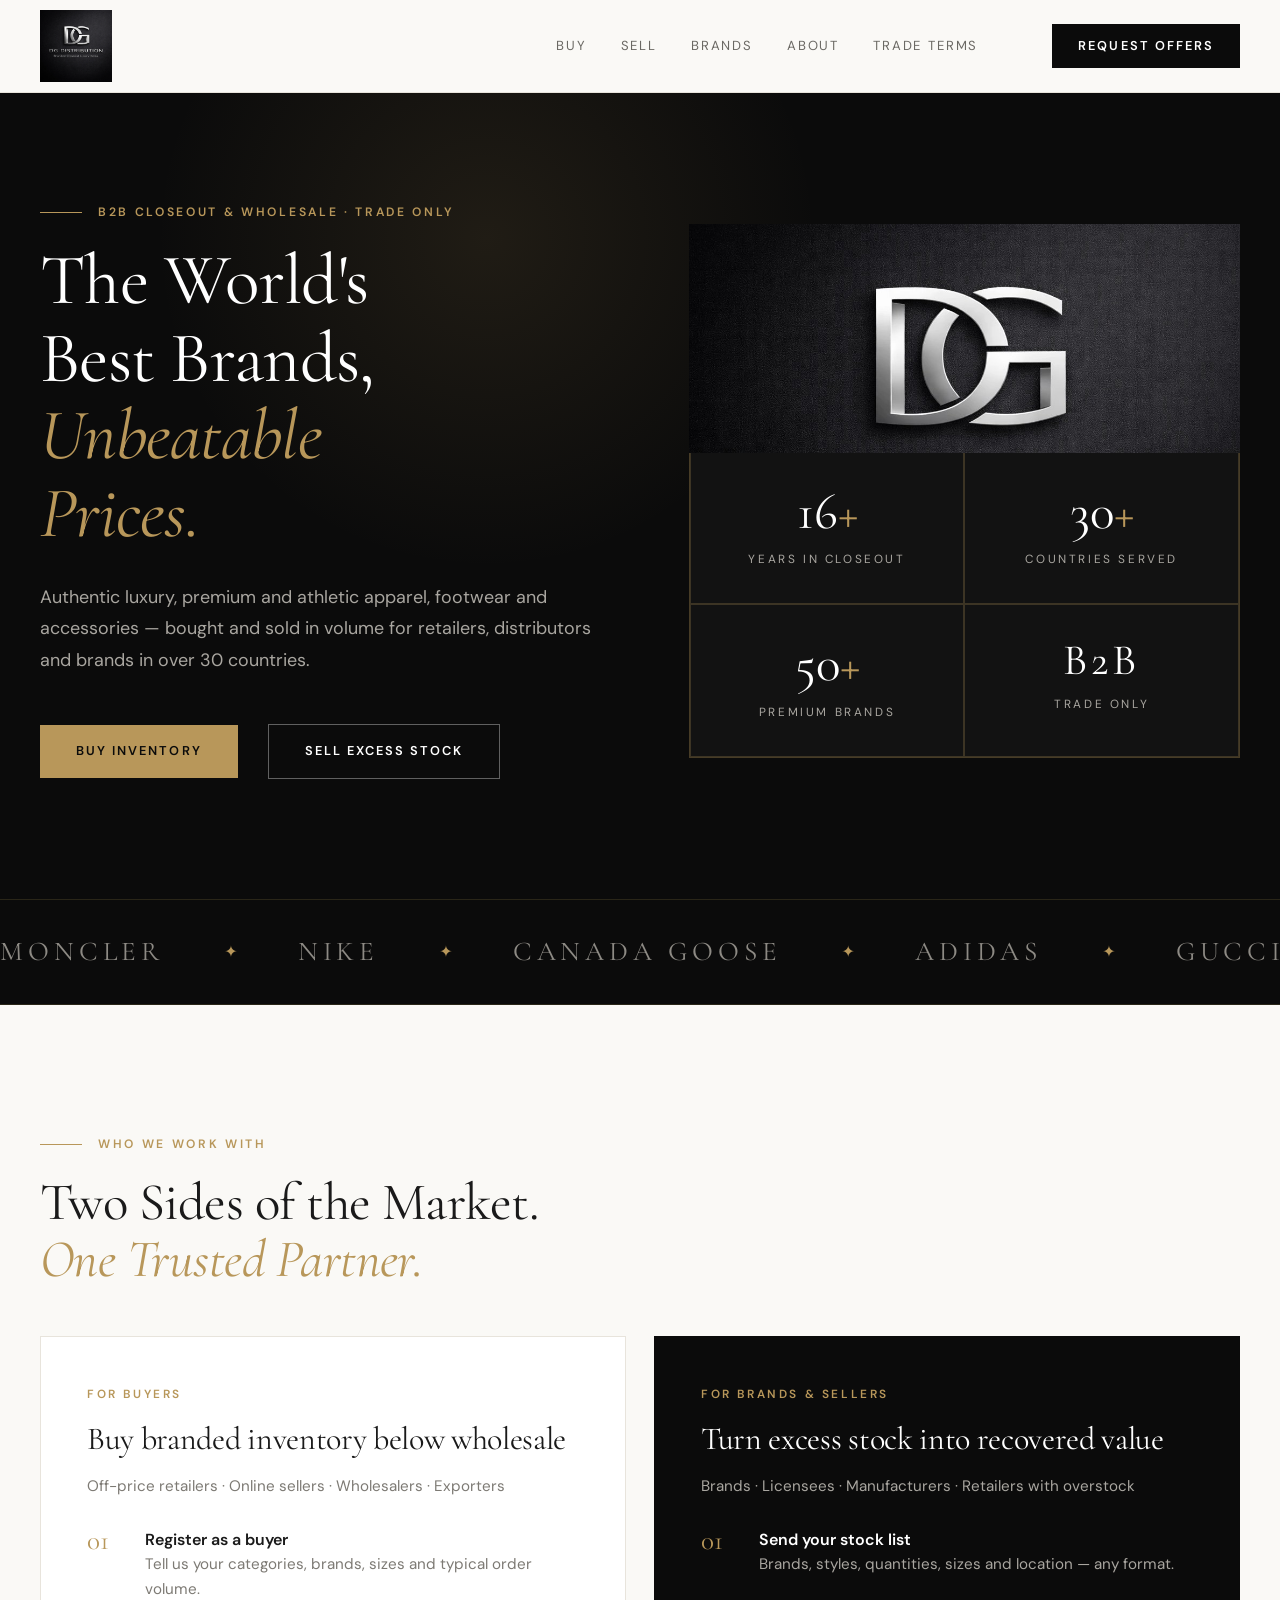
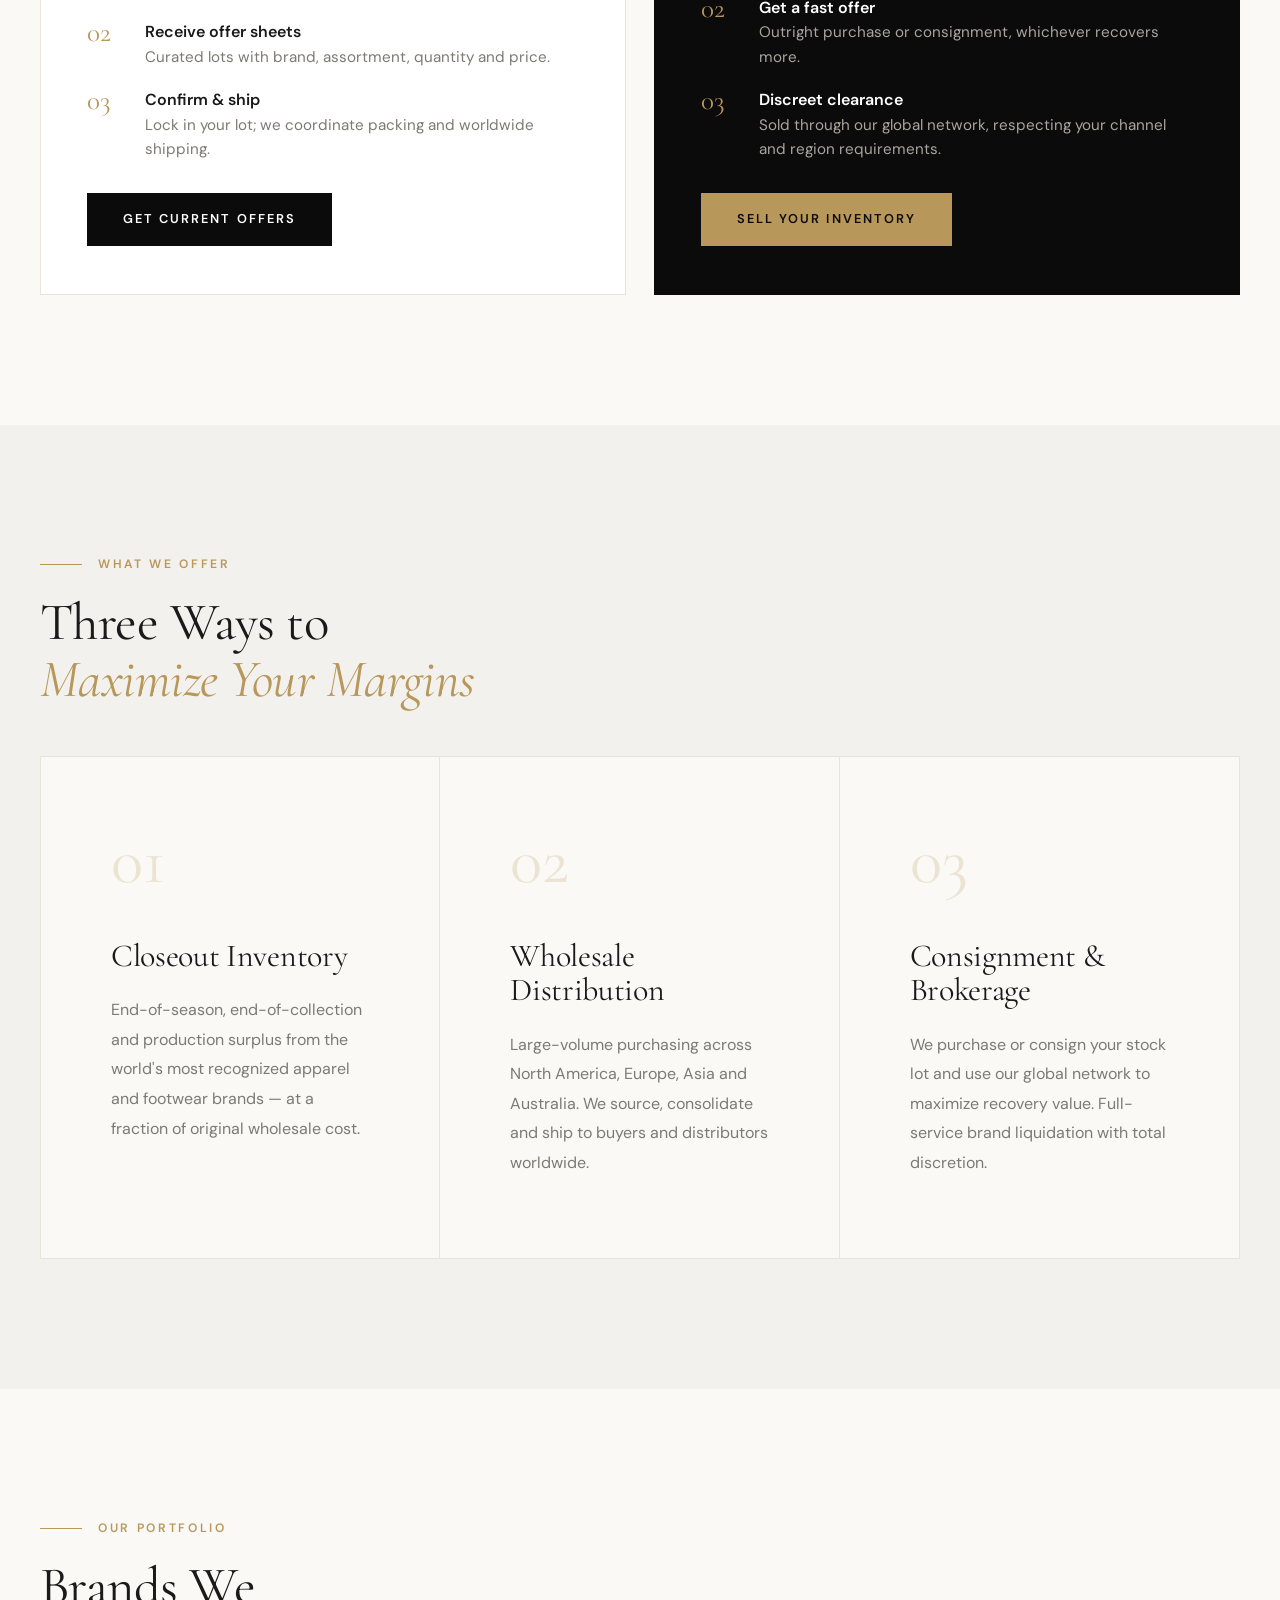
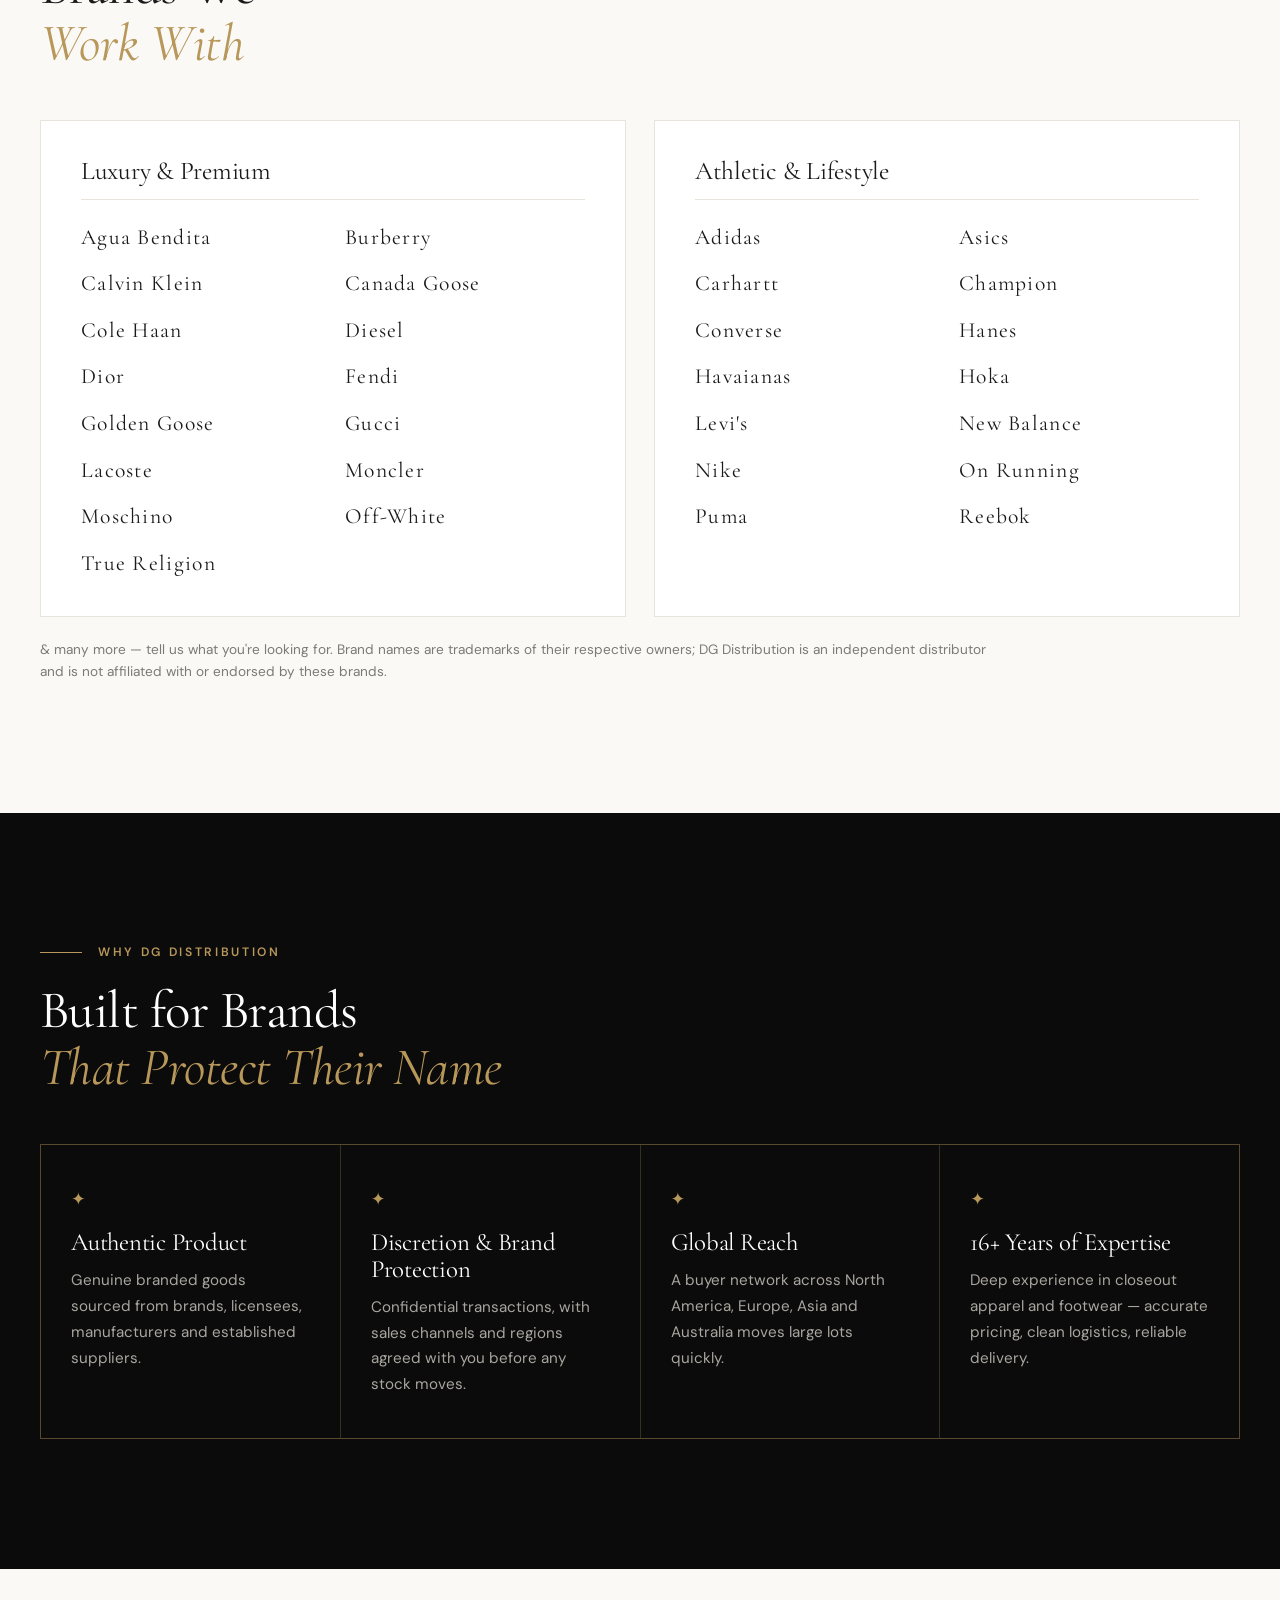
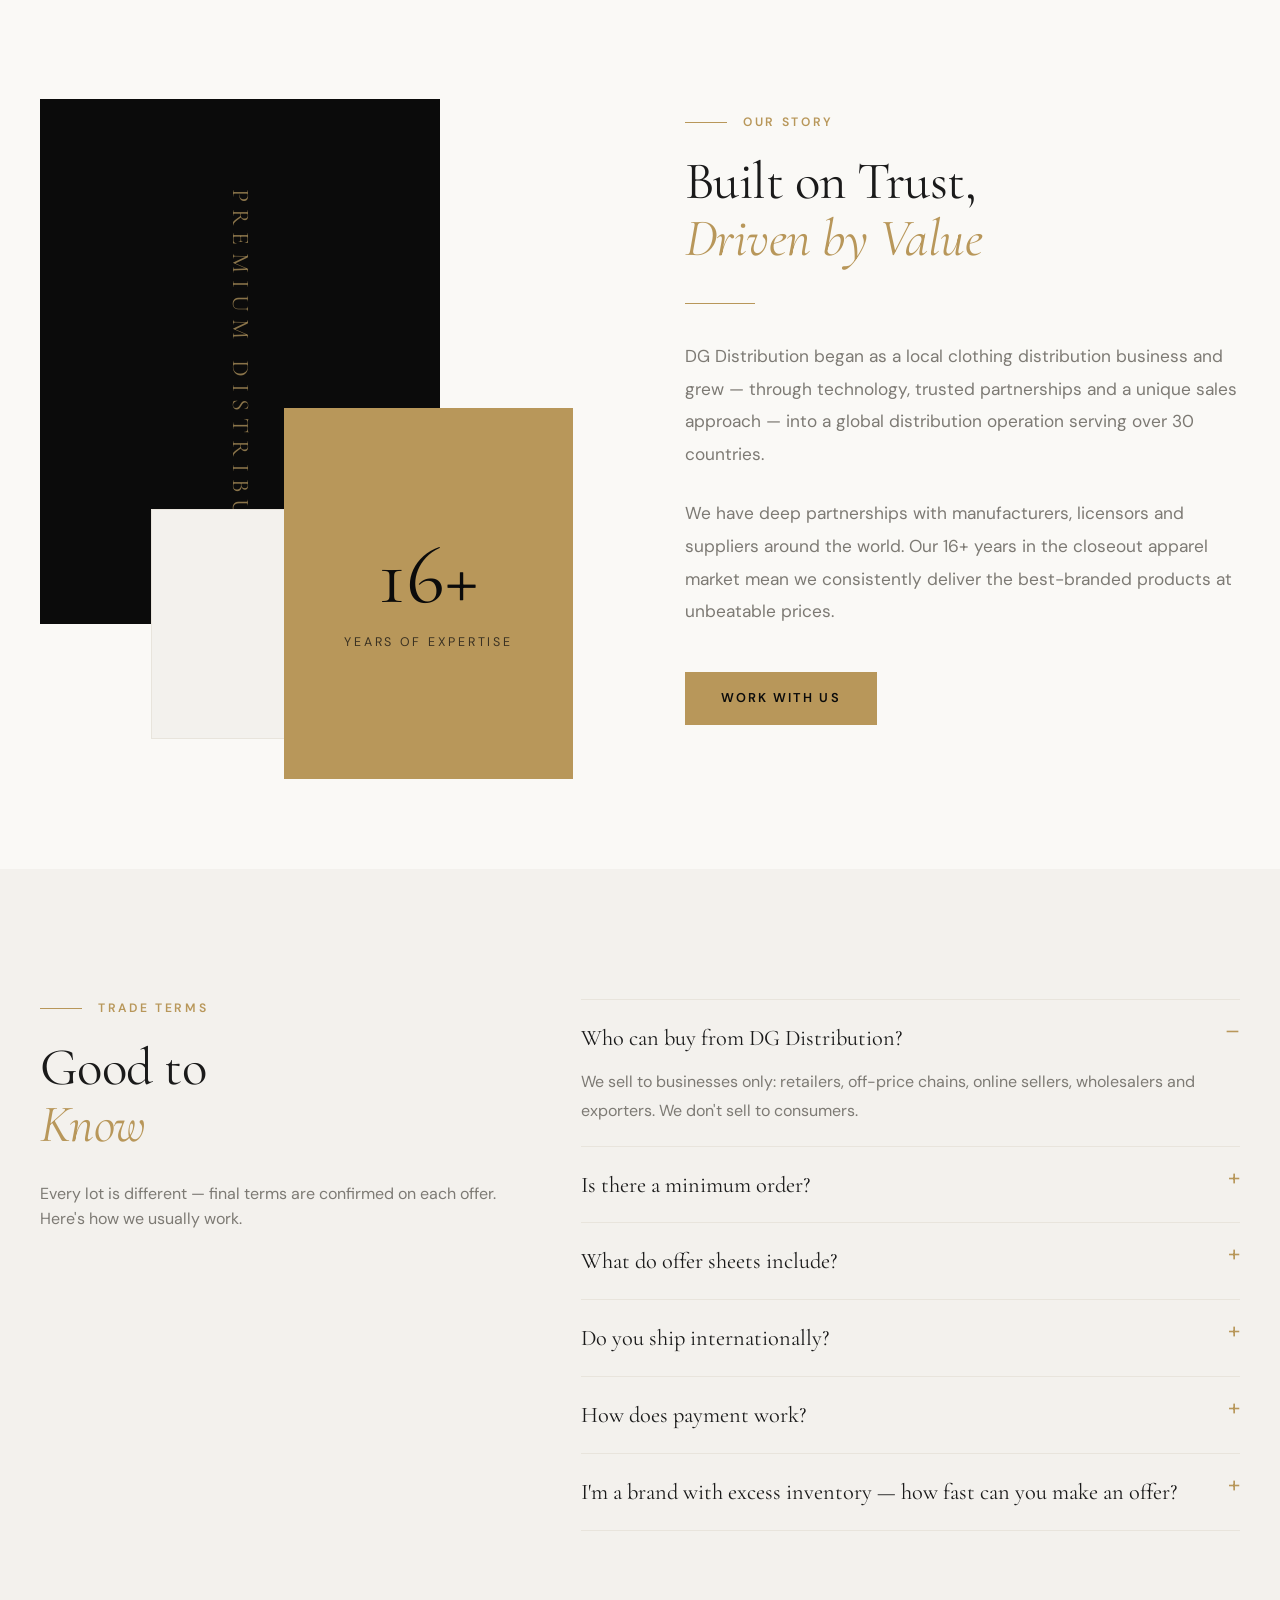
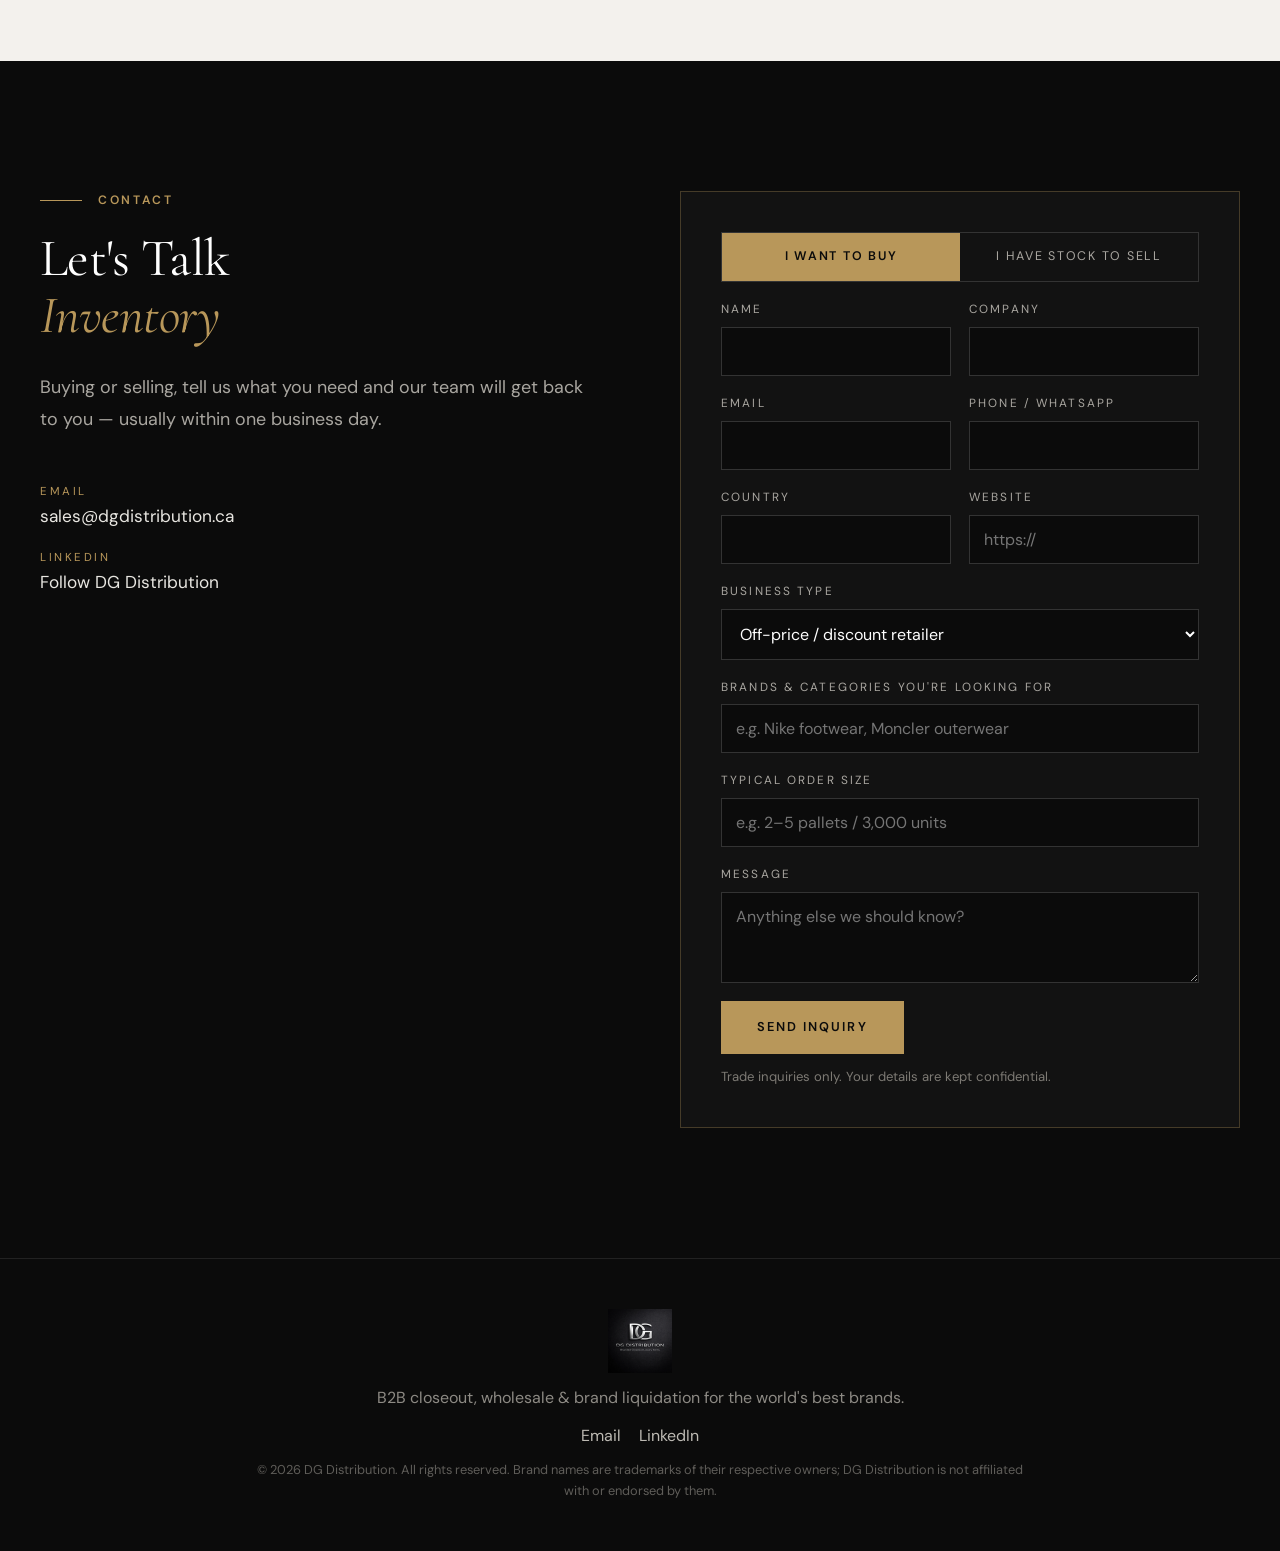
==== index.html @ c4bf0ea6 "Sort luxury and athletic brand lists alphabetically Co-Authored-By: Claude Opus 5.5 <noreply@anthrop" ====
<!doctype html>
<html lang="en">
<head>
  <meta charset="utf-8">
  <meta name="viewport" content="width=device-width, initial-scale=1, viewport-fit=cover">
  <title>DG Distribution | B2B Closeout &amp; Wholesale for Luxury and Athletic Brands</title>
  <meta name="description" content="DG Distribution buys and sells authentic branded closeout and wholesale inventory — luxury, premium and athletic apparel, footwear and accessories. Trade only. 16+ years, 30+ countries.">
  <meta property="og:title" content="DG Distribution — The World's Best Brands, Unbeatable Prices.">
  <meta property="og:description" content="B2B closeout, wholesale distribution and brand liquidation for luxury and athletic brands.">
  <meta property="og:image" content="https://dgdistribution.ca/img/logo-full.jpg">
  <meta name="theme-color" content="#0b0b0b">
  <link rel="icon" type="image/png" href="img/icon.png">
  <link rel="apple-touch-icon" href="img/icon.png">
  <link rel="preconnect" href="https://fonts.googleapis.com">
  <link rel="preconnect" href="https://fonts.gstatic.com" crossorigin>
  <link rel="stylesheet" href="https://fonts.googleapis.com/css2?family=Cormorant+Garamond:ital,wght@0,400;0,500;0,600;1,400;1,500&family=DM+Sans:wght@400;500;600&display=swap">
  <link rel="stylesheet" href="styles.css?v=2">
  <script src="script.js?v=2" defer></script>
</head>
<body>
  <a class="skip" href="#main">Skip to content</a>

  <header class="header" id="top">
    <div class="wrap header-in">
      <a class="logo" href="#top" aria-label="DG Distribution — home"><img src="img/logo.png" alt="DG Distribution" width="92" height="92"></a>
      <button class="menu-btn" type="button" aria-expanded="false" aria-controls="nav" aria-label="Open menu"><span></span><span></span><span></span></button>
      <nav class="nav" id="nav" aria-label="Main">
        <a href="#buyers">Buy</a>
        <a href="#sellers">Sell</a>
        <a href="#brands">Brands</a>
        <a href="#about">About</a>
        <a href="#terms">Trade Terms</a>
        <a class="btn btn-dark nav-cta" href="#contact" data-role="buyer">Request Offers</a>
      </nav>
    </div>
  </header>

  <main id="main">
    <!-- Hero -->
    <section class="hero">
      <div class="wrap hero-in">
        <div class="hero-copy">
          <p class="eyebrow">B2B Closeout &amp; Wholesale · Trade Only</p>
          <h1>The World's Best Brands, <em>Unbeatable Prices.</em></h1>
          <p class="lead">Authentic luxury, premium and athletic apparel, footwear and accessories — bought and sold in volume for retailers, distributors and brands in over 30 countries.</p>
          <div class="hero-cta">
            <a class="btn btn-gold" href="#contact" data-role="buyer">Buy Inventory</a>
            <a class="btn btn-ghost" href="#contact" data-role="seller">Sell Excess Stock</a>
          </div>
        </div>
        <div class="hero-art">
          <div class="emblem"><img src="img/dg-emblem.jpg" alt="DG Distribution" width="1024" height="425"></div>
          <dl class="stats">
            <div><dt>16<span>+</span></dt><dd>Years in Closeout</dd></div>
            <div><dt>30<span>+</span></dt><dd>Countries Served</dd></div>
            <div><dt>50<span>+</span></dt><dd>Premium Brands</dd></div>
            <div><dt class="dt-text">B2B</dt><dd>Trade Only</dd></div>
          </dl>
        </div>
      </div>
    </section>

    <!-- Brand ticker -->
    <div class="ticker" aria-hidden="true">
      <div class="ticker-track">
        <span>Moncler</span><i>✦</i><span>Nike</span><i>✦</i><span>Canada Goose</span><i>✦</i><span>Adidas</span><i>✦</i><span>Gucci</span><i>✦</i><span>New Balance</span><i>✦</i><span>Lacoste</span><i>✦</i><span>Puma</span><i>✦</i><span>Calvin Klein</span><i>✦</i><span>Asics</span><i>✦</i>
        <span>Moncler</span><i>✦</i><span>Nike</span><i>✦</i><span>Canada Goose</span><i>✦</i><span>Adidas</span><i>✦</i><span>Gucci</span><i>✦</i><span>New Balance</span><i>✦</i><span>Lacoste</span><i>✦</i><span>Puma</span><i>✦</i><span>Calvin Klein</span><i>✦</i><span>Asics</span><i>✦</i>
      </div>
    </div>

    <!-- Two audiences -->
    <section class="section" id="who">
      <div class="wrap">
        <p class="eyebrow">Who We Work With</p>
        <h2>Two Sides of the Market. <em>One Trusted Partner.</em></h2>
        <div class="paths">
          <article class="path reveal" id="buyers">
            <p class="path-tag">For Buyers</p>
            <h3>Buy branded inventory below wholesale</h3>
            <p class="path-who">Off-price retailers · Online sellers · Wholesalers · Exporters</p>
            <ol class="steps">
              <li><strong>Register as a buyer</strong><span>Tell us your categories, brands, sizes and typical order volume.</span></li>
              <li><strong>Receive offer sheets</strong><span>Curated lots with brand, assortment, quantity and price.</span></li>
              <li><strong>Confirm &amp; ship</strong><span>Lock in your lot; we coordinate packing and worldwide shipping.</span></li>
            </ol>
            <a class="btn btn-dark" href="#contact" data-role="buyer">Get Current Offers</a>
          </article>
          <article class="path path-dark reveal" id="sellers">
            <p class="path-tag">For Brands &amp; Sellers</p>
            <h3>Turn excess stock into recovered value</h3>
            <p class="path-who">Brands · Licensees · Manufacturers · Retailers with overstock</p>
            <ol class="steps">
              <li><strong>Send your stock list</strong><span>Brands, styles, quantities, sizes and location — any format.</span></li>
              <li><strong>Get a fast offer</strong><span>Outright purchase or consignment, whichever recovers more.</span></li>
              <li><strong>Discreet clearance</strong><span>Sold through our global network, respecting your channel and region requirements.</span></li>
            </ol>
            <a class="btn btn-gold" href="#contact" data-role="seller">Sell Your Inventory</a>
          </article>
        </div>
      </div>
    </section>

    <!-- Services -->
    <section class="section section-alt" id="services">
      <div class="wrap">
        <p class="eyebrow">What We Offer</p>
        <h2>Three Ways to <em>Maximize Your Margins</em></h2>
        <div class="services">
          <article class="service reveal">
            <span class="num">01</span>
            <h3>Closeout Inventory</h3>
            <p>End-of-season, end-of-collection and production surplus from the world's most recognized apparel and footwear brands — at a fraction of original wholesale cost.</p>
          </article>
          <article class="service reveal">
            <span class="num">02</span>
            <h3>Wholesale Distribution</h3>
            <p>Large-volume purchasing across North America, Europe, Asia and Australia. We source, consolidate and ship to buyers and distributors worldwide.</p>
          </article>
          <article class="service reveal">
            <span class="num">03</span>
            <h3>Consignment &amp; Brokerage</h3>
            <p>We purchase or consign your stock lot and use our global network to maximize recovery value. Full-service brand liquidation with total discretion.</p>
          </article>
        </div>
      </div>
    </section>

    <!-- Brands -->
    <section class="section" id="brands">
      <div class="wrap">
        <p class="eyebrow">Our Portfolio</p>
        <h2>Brands We <em>Work With</em></h2>
        <div class="brand-groups">
          <div class="brand-group reveal">
            <h3>Luxury &amp; Premium</h3>
            <ul>
              <li>Agua Bendita</li><li>Burberry</li><li>Calvin Klein</li><li>Canada Goose</li><li>Cole Haan</li><li>Diesel</li><li>Dior</li><li>Fendi</li><li>Golden Goose</li><li>Gucci</li><li>Lacoste</li><li>Moncler</li><li>Moschino</li><li>Off-White</li><li>True Religion</li>
            </ul>
          </div>
          <div class="brand-group reveal">
            <h3>Athletic &amp; Lifestyle</h3>
            <ul>
              <li>Adidas</li><li>Asics</li><li>Carhartt</li><li>Champion</li><li>Converse</li><li>Hanes</li><li>Havaianas</li><li>Hoka</li><li>Levi's</li><li>New Balance</li><li>Nike</li><li>On Running</li><li>Puma</li><li>Reebok</li>
            </ul>
          </div>
        </div>
        <p class="brand-note">&amp; many more — tell us what you're looking for. Brand names are trademarks of their respective owners; DG Distribution is an independent distributor and is not affiliated with or endorsed by these brands.</p>
      </div>
    </section>

    <!-- Why DG -->
    <section class="section section-dark" id="why">
      <div class="wrap">
        <p class="eyebrow">Why DG Distribution</p>
        <h2>Built for Brands <em>That Protect Their Name</em></h2>
        <div class="why">
          <div class="why-item reveal">
            <span class="why-icon" aria-hidden="true">✦</span>
            <h3>Authentic Product</h3>
            <p>Genuine branded goods sourced from brands, licensees, manufacturers and established suppliers.</p>
          </div>
          <div class="why-item reveal">
            <span class="why-icon" aria-hidden="true">✦</span>
            <h3>Discretion &amp; Brand Protection</h3>
            <p>Confidential transactions, with sales channels and regions agreed with you before any stock moves.</p>
          </div>
          <div class="why-item reveal">
            <span class="why-icon" aria-hidden="true">✦</span>
            <h3>Global Reach</h3>
            <p>A buyer network across North America, Europe, Asia and Australia moves large lots quickly.</p>
          </div>
          <div class="why-item reveal">
            <span class="why-icon" aria-hidden="true">✦</span>
            <h3>16+ Years of Expertise</h3>
            <p>Deep experience in closeout apparel and footwear — accurate pricing, clean logistics, reliable delivery.</p>
          </div>
        </div>
      </div>
    </section>

    <!-- About -->
    <section class="section" id="about">
      <div class="wrap about">
        <div class="about-art reveal" aria-hidden="true">
          <div class="art-black"><span>Premium Distribution</span></div>
          <div class="art-light"></div>
          <div class="art-gold"><strong>16+</strong><span>Years of Expertise</span></div>
        </div>
        <div class="about-copy">
          <p class="eyebrow">Our Story</p>
          <h2>Built on Trust, <em>Driven by Value</em></h2>
          <hr class="rule">
          <p>DG Distribution began as a local clothing distribution business and grew — through technology, trusted partnerships and a unique sales approach — into a global distribution operation serving over 30 countries.</p>
          <p>We have deep partnerships with manufacturers, licensors and suppliers around the world. Our 16+ years in the closeout apparel market mean we consistently deliver the best-branded products at unbeatable prices.</p>
          <a class="btn btn-gold" href="#contact" data-role="buyer">Work With Us</a>
        </div>
      </div>
    </section>

    <!-- Trade terms -->
    <section class="section section-alt" id="terms">
      <div class="wrap terms">
        <div>
          <p class="eyebrow">Trade Terms</p>
          <h2>Good to <em>Know</em></h2>
          <p class="terms-intro">Every lot is different — final terms are confirmed on each offer. Here's how we usually work.</p>
        </div>
        <div class="faq">
          <details open>
            <summary>Who can buy from DG Distribution?</summary>
            <p>We sell to businesses only: retailers, off-price chains, online sellers, wholesalers and exporters. We don't sell to consumers.</p>
          </details>
          <details>
            <summary>Is there a minimum order?</summary>
            <p>Minimums depend on the lot. Most offers are sold by the case or by the pallet. Tell us your typical order size and we'll match offers to it.</p>
          </details>
          <details>
            <summary>What do offer sheets include?</summary>
            <p>Brand, product type, assortment and size breakdown, quantities, condition, location and price — with photos where available.</p>
          </details>
          <details>
            <summary>Do you ship internationally?</summary>
            <p>Yes. We ship worldwide; shipping terms (pick-up, FOB or delivered) are quoted with each lot.</p>
          </details>
          <details>
            <summary>How does payment work?</summary>
            <p>Payment is by bank wire transfer. Terms are confirmed on each order before shipping.</p>
          </details>
          <details>
            <summary>I'm a brand with excess inventory — how fast can you make an offer?</summary>
            <p>Send us your stock list and we'll come back quickly with an outright purchase or consignment proposal. All conversations are confidential.</p>
          </details>
        </div>
      </div>
    </section>

    <!-- Contact -->
    <section class="section section-dark" id="contact">
      <div class="wrap contact">
        <div class="contact-copy">
          <p class="eyebrow">Contact</p>
          <h2>Let's Talk <em>Inventory</em></h2>
          <p class="lead">Buying or selling, tell us what you need and our team will get back to you — usually within one business day.</p>
          <ul class="contact-list" id="contact-list"></ul>
        </div>
        <form class="inquiry" id="inquiry" novalidate>
          <div class="role-switch" role="radiogroup" aria-label="I want to">
            <label><input type="radio" name="role" value="buyer" checked><span>I want to buy</span></label>
            <label><input type="radio" name="role" value="seller"><span>I have stock to sell</span></label>
          </div>
          <div class="row">
            <label>Name<input name="name" required autocomplete="name"></label>
            <label>Company<input name="company" required autocomplete="organization"></label>
          </div>
          <div class="row">
            <label>Email<input name="email" type="email" required autocomplete="email"></label>
            <label>Phone / WhatsApp<input name="phone" type="tel" autocomplete="tel"></label>
          </div>
          <div class="row">
            <label>Country<input name="country" autocomplete="country-name"></label>
            <label>Website<input name="website" type="url" placeholder="https://" autocomplete="url"></label>
          </div>
          <label data-for="buyer">Business type
            <select name="business_type">
              <option>Off-price / discount retailer</option>
              <option>Online seller / marketplace</option>
              <option>Wholesaler / distributor</option>
              <option>Exporter</option>
              <option>Other</option>
            </select>
          </label>
          <label><span data-for="buyer">Brands &amp; categories you're looking for</span><span data-for="seller" hidden>Brands &amp; categories you have</span>
            <input name="brands" placeholder="e.g. Nike footwear, Moncler outerwear">
          </label>
          <label><span data-for="buyer">Typical order size</span><span data-for="seller" hidden>Approximate quantity &amp; stock location</span>
            <input name="volume" placeholder="e.g. 2–5 pallets / 3,000 units">
          </label>
          <label>Message<textarea name="message" rows="3" placeholder="Anything else we should know?"></textarea></label>
          <input type="text" name="_honey" class="hp" tabindex="-1" autocomplete="off" aria-hidden="true">
          <p class="form-msg" role="status" aria-live="polite" hidden></p>
          <button class="btn btn-gold" type="submit">Send Inquiry</button>
          <p class="fine">Trade inquiries only. Your details are kept confidential.</p>
        </form>
      </div>
    </section>
  </main>

  <footer class="footer">
    <div class="wrap footer-in">
      <img src="img/logo.png" alt="DG Distribution" width="64" height="64">
      <p>B2B closeout, wholesale &amp; brand liquidation for the world's best brands.</p>
      <p class="footer-links" id="footer-links"></p>
      <p class="copy">© <span data-year></span> DG Distribution. All rights reserved. Brand names are trademarks of their respective owners; DG Distribution is not affiliated with or endorsed by them.</p>
    </div>
  </footer>

  <a class="sticky-cta" href="#contact" data-role="buyer">Request Offers</a>
</body>
</html>
---- styles.css ----
:root {
  --black: #0b0b0b;
  --black-2: #161616;
  --gold: #b8975a;
  --gold-soft: #c9ab72;
  --cream: #faf9f6;
  --stone: #f3f1ed;
  --line: #e8e4dc;
  --ink: #1a1a1a;
  --muted: #7d7a74;
  --serif: 'Cormorant Garamond', Georgia, serif;
  --sans: 'DM Sans', system-ui, -apple-system, sans-serif;
}

* { box-sizing: border-box; }
html { scroll-behavior: smooth; scroll-padding-top: 96px; }
body { margin: 0; font-family: var(--sans); color: var(--ink); background: var(--cream); line-height: 1.6; -webkit-font-smoothing: antialiased; }
img { max-width: 100%; display: block; }
a { color: inherit; }
.wrap { width: min(1200px, calc(100% - 40px)); margin: 0 auto; }
.skip { position: absolute; left: -9999px; }
.skip:focus { left: 16px; top: 16px; background: #fff; padding: 8px 14px; z-index: 100; }

h1, h2, h3 { font-family: var(--serif); font-weight: 400; line-height: 1.08; margin: 0; letter-spacing: -.01em; }
h1 em, h2 em { color: var(--gold); font-style: italic; }
h2 { font-size: clamp(2.1rem, 4.2vw, 3.3rem); margin-bottom: 48px; }
h2 em { display: block; }
.eyebrow { display: flex; align-items: center; gap: 16px; margin: 0 0 20px; font-size: .76rem; font-weight: 600; letter-spacing: .22em; text-transform: uppercase; color: var(--gold); }
.eyebrow::before { content: ''; width: 42px; height: 1px; background: currentColor; }

/* Buttons */
.btn { display: inline-block; font: 600 .8rem/1 var(--sans); letter-spacing: .16em; text-transform: uppercase; text-decoration: none; padding: 20px 36px; border: 0; cursor: pointer; transition: background .2s, color .2s; }
.btn-dark { background: var(--black); color: #fff; }
.btn-dark:hover { background: #2a2a2a; }
.btn-gold { background: var(--gold); color: var(--black); }
.btn-gold:hover { background: var(--gold-soft); }
.link-arrow { font-size: .82rem; letter-spacing: .2em; text-transform: uppercase; color: #bdbdbd; text-decoration: none; }
.link-arrow:hover { color: #fff; }

/* Header */
.header { position: sticky; top: 0; z-index: 50; background: rgba(250, 249, 246, .94); backdrop-filter: blur(8px); border-bottom: 1px solid var(--line); }
.header-in { display: flex; align-items: center; justify-content: space-between; height: 92px; gap: 24px; }
.logo img { width: 72px; height: 72px; }
.nav { display: flex; align-items: center; gap: 34px; }
.nav a:not(.btn) { font-size: .82rem; letter-spacing: .14em; text-transform: uppercase; text-decoration: none; color: #6b6964; }
.nav a:not(.btn):hover { color: var(--black); }
.nav-cta { margin-left: 40px; padding: 16px 26px; }
.menu-btn { display: none; background: none; border: 0; width: 44px; height: 44px; padding: 10px; cursor: pointer; }
.menu-btn span { display: block; height: 2px; background: var(--black); margin: 5px 0; }

/* Hero */
.hero { background: radial-gradient(circle at 38% 18%, rgba(184, 151, 90, .12), transparent 32%), var(--black); color: #fff; padding: 110px 0 120px; overflow: hidden; }
.hero-in { display: grid; grid-template-columns: 1.05fr 1fr; gap: 70px; align-items: center; }
.hero h1 { font-size: clamp(2.6rem, 5.6vw, 5rem); margin-bottom: 30px; max-width: 11ch; }
.hero h1 em { display: block; }
.lead { font-size: 1.12rem; color: #a9a6a0; max-width: 34em; margin: 0 0 48px; line-height: 1.75; }
.hero-cta { display: flex; align-items: center; gap: 30px; flex-wrap: wrap; }
.hero-art { position: relative; }
.emblem { background: #1b1b1b; aspect-ratio: 1024 / 425; overflow: hidden; }
.emblem { position: relative; background: #121212; }
.emblem img { width: 100%; height: 100%; object-fit: cover; }
.stats { display: grid; grid-template-columns: 1fr 1fr; margin: -2px 0 0; border: 1px solid rgba(184, 151, 90, .35); }
.stats div { padding: 34px 16px; text-align: center; border: 1px solid rgba(184, 151, 90, .25); background: #121212; }
.stats dt { font-family: var(--serif); font-size: clamp(2.4rem, 4vw, 3.4rem); line-height: 1; }
.stats dt span { color: var(--gold); }
.stats dd { margin: 12px 0 0; font-size: .74rem; letter-spacing: .22em; text-transform: uppercase; color: #a9a6a0; }

/* Ticker */
.ticker { background: var(--black); border-top: 1px solid #2a2618; border-bottom: 1px solid #2a2618; overflow: hidden; padding: 30px 0; }
.ticker-track { display: flex; gap: 60px; width: max-content; animation: ticker 40s linear infinite; align-items: center; }
.ticker span { font-family: var(--serif); font-size: 1.7rem; letter-spacing: .18em; text-transform: uppercase; color: #8d8a84; white-space: nowrap; }
.ticker i { color: var(--gold); font-style: normal; font-size: 1rem; }
@keyframes ticker { to { transform: translateX(-50%); } }
@media (prefers-reduced-motion: reduce) { .ticker-track { animation: none; } }

/* Sections */
.section { padding: 130px 0; }
.section-alt { background: var(--stone); }
.section-dark { background: var(--black); color: #fff; }

.services { display: grid; grid-template-columns: repeat(3, 1fr); border: 1px solid var(--line); }
.service { padding: 70px 70px 80px; border-right: 1px solid var(--line); background: var(--cream); transition: background .25s; }
.service:last-child { border-right: 0; }
.service:hover { background: var(--stone); }
.num { display: block; font-family: var(--serif); font-size: 4.2rem; line-height: 1; color: #ece4d3; margin-bottom: 44px; }
.service h3 { font-size: 2rem; margin-bottom: 22px; }
.service p { color: var(--muted); margin: 0; line-height: 1.85; }

.brand-grid { list-style: none; margin: 0; padding: 0; display: flex; flex-wrap: wrap; border-left: 1px solid var(--line); border-top: 1px solid var(--line); }
.brand-grid li { font-family: var(--serif); font-size: 1.6rem; letter-spacing: .12em; padding: 26px 56px; background: var(--cream); border-right: 1px solid var(--line); border-bottom: 1px solid var(--line); transition: color .2s, background .2s; }
.brand-grid li:hover { background: #fff; color: var(--gold); }
.brand-grid .more { color: var(--muted); }

.about { display: grid; grid-template-columns: 1fr 1fr; gap: 90px; align-items: center; }
.about-art { position: relative; min-height: 640px; }
.art-black { position: absolute; left: 0; top: 0; width: 72%; height: 82%; background: var(--black); display: flex; justify-content: center; padding-top: 90px; }
.art-black span { writing-mode: vertical-rl; font-family: var(--serif); font-size: 1.5rem; letter-spacing: .3em; text-transform: uppercase; color: #8a744a; }
.art-light { position: absolute; left: 20%; bottom: 0; width: 30%; height: 36%; background: var(--stone); border: 1px solid var(--line); }
.art-gold { position: absolute; left: 44%; bottom: -40px; width: 52%; height: 58%; background: var(--gold); display: flex; flex-direction: column; align-items: center; justify-content: center; }
.art-gold strong { font-family: var(--serif); font-weight: 400; font-size: 5.2rem; line-height: 1; color: var(--black); }
.art-gold span { margin-top: 16px; font-size: .78rem; letter-spacing: .22em; text-transform: uppercase; color: #3a3122; }
.about-copy h2 { margin-bottom: 36px; }
.rule { width: 70px; border: 0; border-top: 1px solid var(--gold); margin: 0 0 36px; }
.about-copy p { color: var(--muted); font-size: 1.08rem; line-height: 1.9; margin: 0 0 26px; }
.about-copy .btn { margin-top: 18px; }

/* Contact */
.contact { display: grid; grid-template-columns: 1fr 1fr; gap: 80px; align-items: start; }
.contact h2 { margin-bottom: 28px; }
.contact-list { list-style: none; padding: 0; margin: 0; display: grid; gap: 18px; }
.contact-list li { display: grid; gap: 2px; }
.contact-list small { font-size: .72rem; letter-spacing: .22em; text-transform: uppercase; color: var(--gold); }
.contact-list a, .contact-list span { color: #e8e6e1; font-size: 1.08rem; text-decoration: none; }
.contact-list a:hover { color: var(--gold-soft); }
.inquiry { background: #121212; border: 1px solid rgba(184, 151, 90, .3); padding: 40px; display: grid; gap: 18px; }
.inquiry .row { display: grid; grid-template-columns: 1fr 1fr; gap: 18px; }
.inquiry label { display: grid; gap: 8px; font-size: .74rem; letter-spacing: .18em; text-transform: uppercase; color: #a9a6a0; }
.inquiry input, .inquiry select, .inquiry textarea { font: 400 1rem var(--sans); letter-spacing: 0; text-transform: none; color: #fff; background: #0b0b0b; border: 1px solid #333; padding: 13px 14px; border-radius: 0; width: 100%; }
.inquiry input:focus, .inquiry select:focus, .inquiry textarea:focus { outline: none; border-color: var(--gold); }
.inquiry .btn { justify-self: start; }
.form-error { margin: 0; color: #e6a07a; font-size: .92rem; }
.fine { margin: -6px 0 0; font-size: .82rem; color: #7d7a74; }

/* Footer */
.footer { background: var(--black); color: #8d8a84; border-top: 1px solid #222; padding: 50px 0; }
.footer-in { display: grid; justify-items: center; text-align: center; gap: 12px; }
.footer p { margin: 0; }
.footer .copy { font-size: .8rem; color: #5f5d59; max-width: 60em; }

/* Reveal on scroll */
.reveal { opacity: 0; transform: translateY(18px); transition: opacity .7s ease, transform .7s ease; }
.reveal.in { opacity: 1; transform: none; }
@media (prefers-reduced-motion: reduce) { .reveal { opacity: 1; transform: none; transition: none; } }

/* Responsive */
@media (max-width: 1080px) {
  .nav-cta { margin-left: 20px; }
  .nav { gap: 28px; }
  .service { padding: 50px 40px 60px; }
  .brand-grid li { padding: 22px 36px; }
}
@media (max-width: 900px) {
  .menu-btn { display: block; }
  .nav { position: absolute; top: 92px; left: 0; right: 0; background: var(--cream); border-bottom: 1px solid var(--line); flex-direction: column; align-items: stretch; gap: 0; padding: 10px 20px 20px; display: none; }
  .nav.open { display: flex; }
  .nav a:not(.btn) { padding: 14px 0; border-bottom: 1px solid var(--line); }
  .nav-cta { margin: 16px 0 0; text-align: center; }
  .hero { padding: 70px 0 80px; }
  .hero-in, .about, .contact { grid-template-columns: 1fr; gap: 50px; }
  .services { grid-template-columns: 1fr; }
  .service { border-right: 0; border-bottom: 1px solid var(--line); }
  .service:last-child { border-bottom: 0; }
  .section { padding: 90px 0; }
  .about-art { min-height: 460px; margin-bottom: 40px; }
}
@media (max-width: 560px) {
  .header-in { height: 76px; }
  .logo img { width: 56px; height: 56px; }
  .nav { top: 76px; }
  h2 { margin-bottom: 34px; }
  .stats div { padding: 24px 10px; }
  .brand-grid li { font-size: 1.25rem; padding: 18px 22px; flex: 1 1 auto; text-align: center; }
  .inquiry { padding: 24px 18px; }
  .inquiry .row { grid-template-columns: 1fr; }
  .art-gold strong { font-size: 3.8rem; }
  .ticker span { font-size: 1.3rem; }
}

/* ---------- Redesign additions ---------- */
.btn-ghost { background: transparent; color: #fff; border: 1px solid rgba(255,255,255,.35); }
.btn-ghost:hover { border-color: var(--gold); color: var(--gold-soft); }
.stats .dt-text { font-size: clamp(2rem, 3.4vw, 2.8rem); letter-spacing: .08em; }

/* Two audiences */
.paths { display: grid; grid-template-columns: 1fr 1fr; gap: 28px; }
.path { border: 1px solid var(--line); background: #fff; padding: 48px 46px; display: flex; flex-direction: column; gap: 18px; scroll-margin-top: 110px; }
.path-dark { background: var(--black); color: #fff; border-color: var(--black); }
.path-tag { margin: 0; font-size: .74rem; font-weight: 600; letter-spacing: .22em; text-transform: uppercase; color: var(--gold); }
.path h3 { font-size: 2rem; }
.path-who { margin: 0; color: var(--muted); font-size: .95rem; }
.path-dark .path-who { color: #a9a6a0; }
.steps { list-style: none; counter-reset: step; margin: 10px 0 14px; padding: 0; display: grid; gap: 18px; flex: 1; }
.steps li { counter-increment: step; display: grid; grid-template-columns: 44px 1fr; column-gap: 14px; }
.steps li::before { content: counter(step, decimal-leading-zero); grid-row: span 2; font-family: var(--serif); font-size: 1.7rem; line-height: 1; color: var(--gold); }
.steps strong { font-weight: 600; }
.steps span { color: var(--muted); font-size: .95rem; line-height: 1.6; }
.path-dark .steps span { color: #a9a6a0; }
.path .btn { align-self: flex-start; }

/* Brands in two groups */
.brand-groups { display: grid; grid-template-columns: 1fr 1fr; gap: 28px; }
.brand-group { border: 1px solid var(--line); background: #fff; padding: 36px 40px; }
.brand-group h3 { font-size: 1.6rem; margin-bottom: 20px; padding-bottom: 14px; border-bottom: 1px solid var(--line); }
.brand-group ul { list-style: none; margin: 0; padding: 0; display: grid; grid-template-columns: repeat(2, 1fr); gap: 12px 24px; }
.brand-group li { font-family: var(--serif); font-size: 1.35rem; letter-spacing: .06em; color: var(--ink); }
.brand-note { margin: 22px 0 0; font-size: .85rem; color: var(--muted); max-width: 70em; }

/* Why DG */
.why { display: grid; grid-template-columns: repeat(4, 1fr); gap: 1px; background: rgba(184,151,90,.25); border: 1px solid rgba(184,151,90,.25); }
.why-item { background: var(--black); padding: 40px 30px; }
.why-icon { color: var(--gold); font-size: 1.1rem; }
.why-item h3 { font-size: 1.55rem; margin: 16px 0 12px; color: #fff; }
.why-item p { margin: 0; color: #a9a6a0; font-size: .95rem; line-height: 1.7; }

/* Trade terms */
.terms { display: grid; grid-template-columns: 1fr 1.4fr; gap: 70px; align-items: start; }
.terms-intro { color: var(--muted); margin: -20px 0 0; }
.faq details { border-bottom: 1px solid var(--line); padding: 20px 0; }
.faq details:first-child { border-top: 1px solid var(--line); }
.faq summary { cursor: pointer; list-style: none; font-family: var(--serif); font-size: 1.4rem; display: flex; justify-content: space-between; gap: 20px; }
.faq summary::-webkit-details-marker { display: none; }
.faq summary::after { content: '+'; color: var(--gold); font-family: var(--sans); font-size: 1.4rem; line-height: 1; }
.faq details[open] summary::after { content: '–'; }
.faq p { margin: 12px 0 0; color: var(--muted); line-height: 1.8; }

/* Inquiry form */
.role-switch { display: grid; grid-template-columns: 1fr 1fr; border: 1px solid #333; }
.role-switch label { display: block; cursor: pointer; position: relative; }
.role-switch input { position: absolute; inset: 0; width: 1px !important; height: 1px; padding: 0 !important; border: 0 !important; opacity: 0; pointer-events: none; }
.role-switch span { display: block; text-align: center; padding: 14px 10px; font-size: .78rem; letter-spacing: .14em; text-transform: uppercase; color: #a9a6a0; }
.role-switch input:checked + span { background: var(--gold); color: var(--black); font-weight: 600; }
.role-switch input:focus-visible + span { outline: 2px solid var(--gold-soft); outline-offset: -4px; }
.hp { position: absolute; left: -9999px; width: 1px; height: 1px; opacity: 0; }
.form-msg { margin: 0; font-size: .95rem; }
.form-msg.ok { color: #9fd19a; }
.form-msg.err { color: #e6a07a; }
.footer-links { display: flex; gap: 18px; flex-wrap: wrap; justify-content: center; }
.footer-links a { color: #bdbab3; text-decoration: none; }
.footer-links a:hover { color: var(--gold-soft); }

/* Sticky CTA on phones */
.sticky-cta { display: none; }
@media (max-width: 900px) {
  .paths, .brand-groups, .terms { grid-template-columns: 1fr; gap: 24px; }
  .why { grid-template-columns: 1fr 1fr; }
  .path { padding: 36px 26px; }
  .sticky-cta { display: block; position: fixed; left: 16px; right: 16px; bottom: max(16px, env(safe-area-inset-bottom)); z-index: 40; background: var(--gold); color: var(--black); text-align: center; text-decoration: none; font: 600 .82rem/1 var(--sans); letter-spacing: .16em; text-transform: uppercase; padding: 18px; box-shadow: 0 10px 30px rgba(0,0,0,.25); }
  .footer { padding-bottom: 100px; }
}
@media (max-width: 560px) {
  .why { grid-template-columns: 1fr; }
  .brand-group { padding: 28px 22px; }
  .brand-group li { font-size: 1.2rem; }
  .faq summary { font-size: 1.2rem; }
  .hero-cta .btn { flex: 1 1 100%; text-align: center; }
}

.about-copy .eyebrow { color: var(--gold); font-size: .76rem; line-height: 1.6; margin-bottom: 20px; }
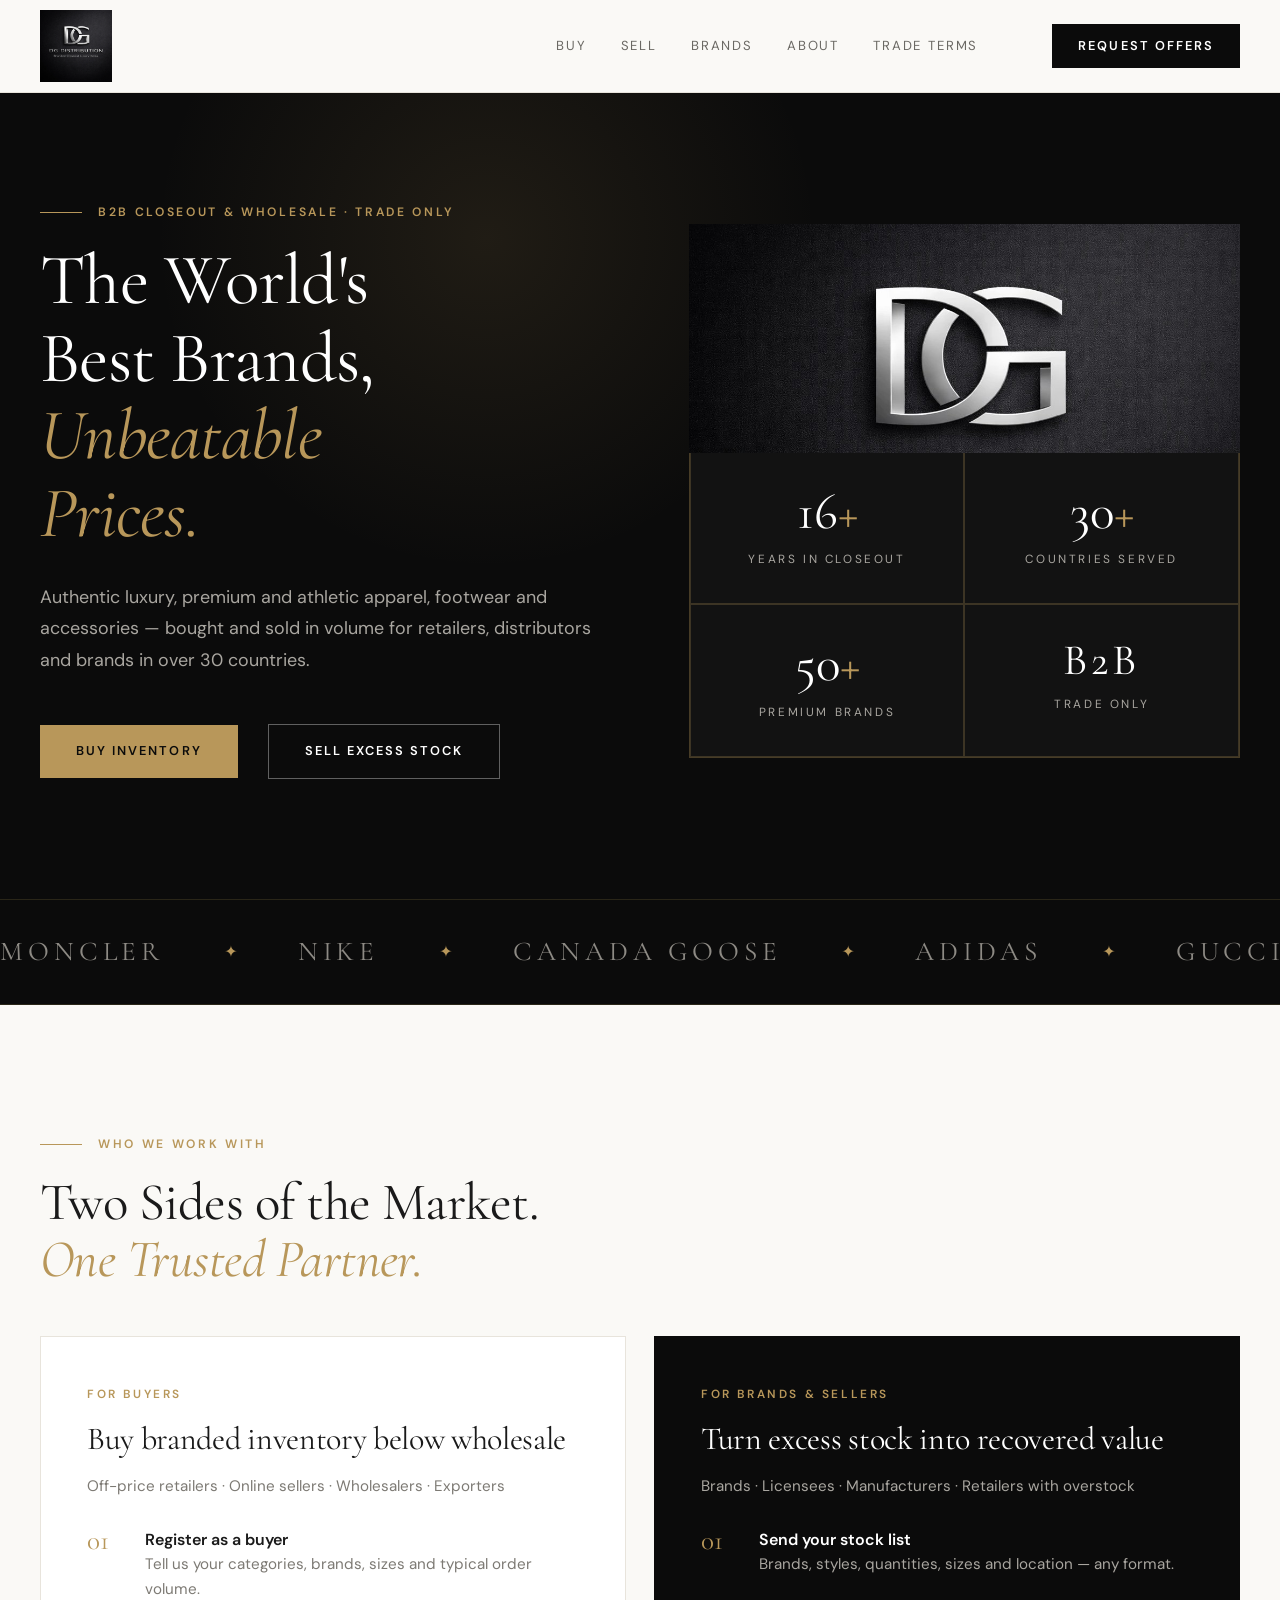
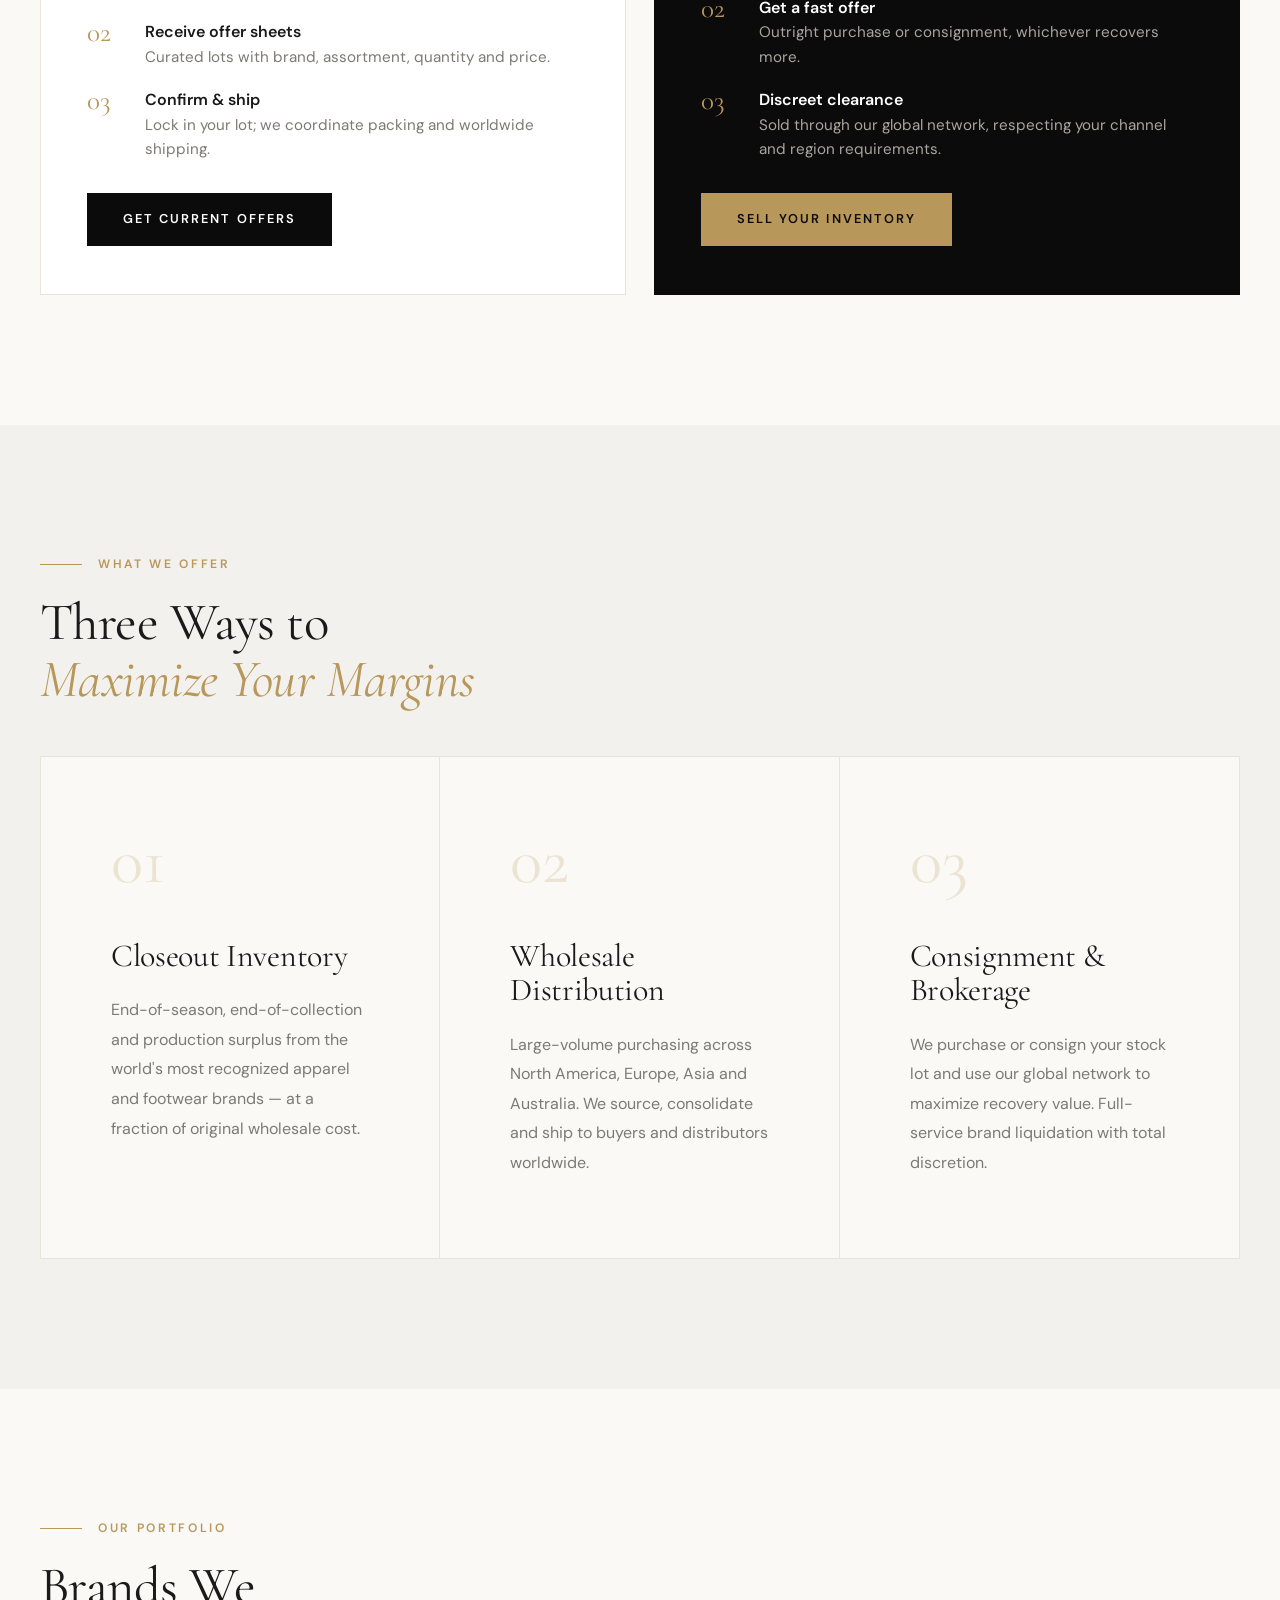
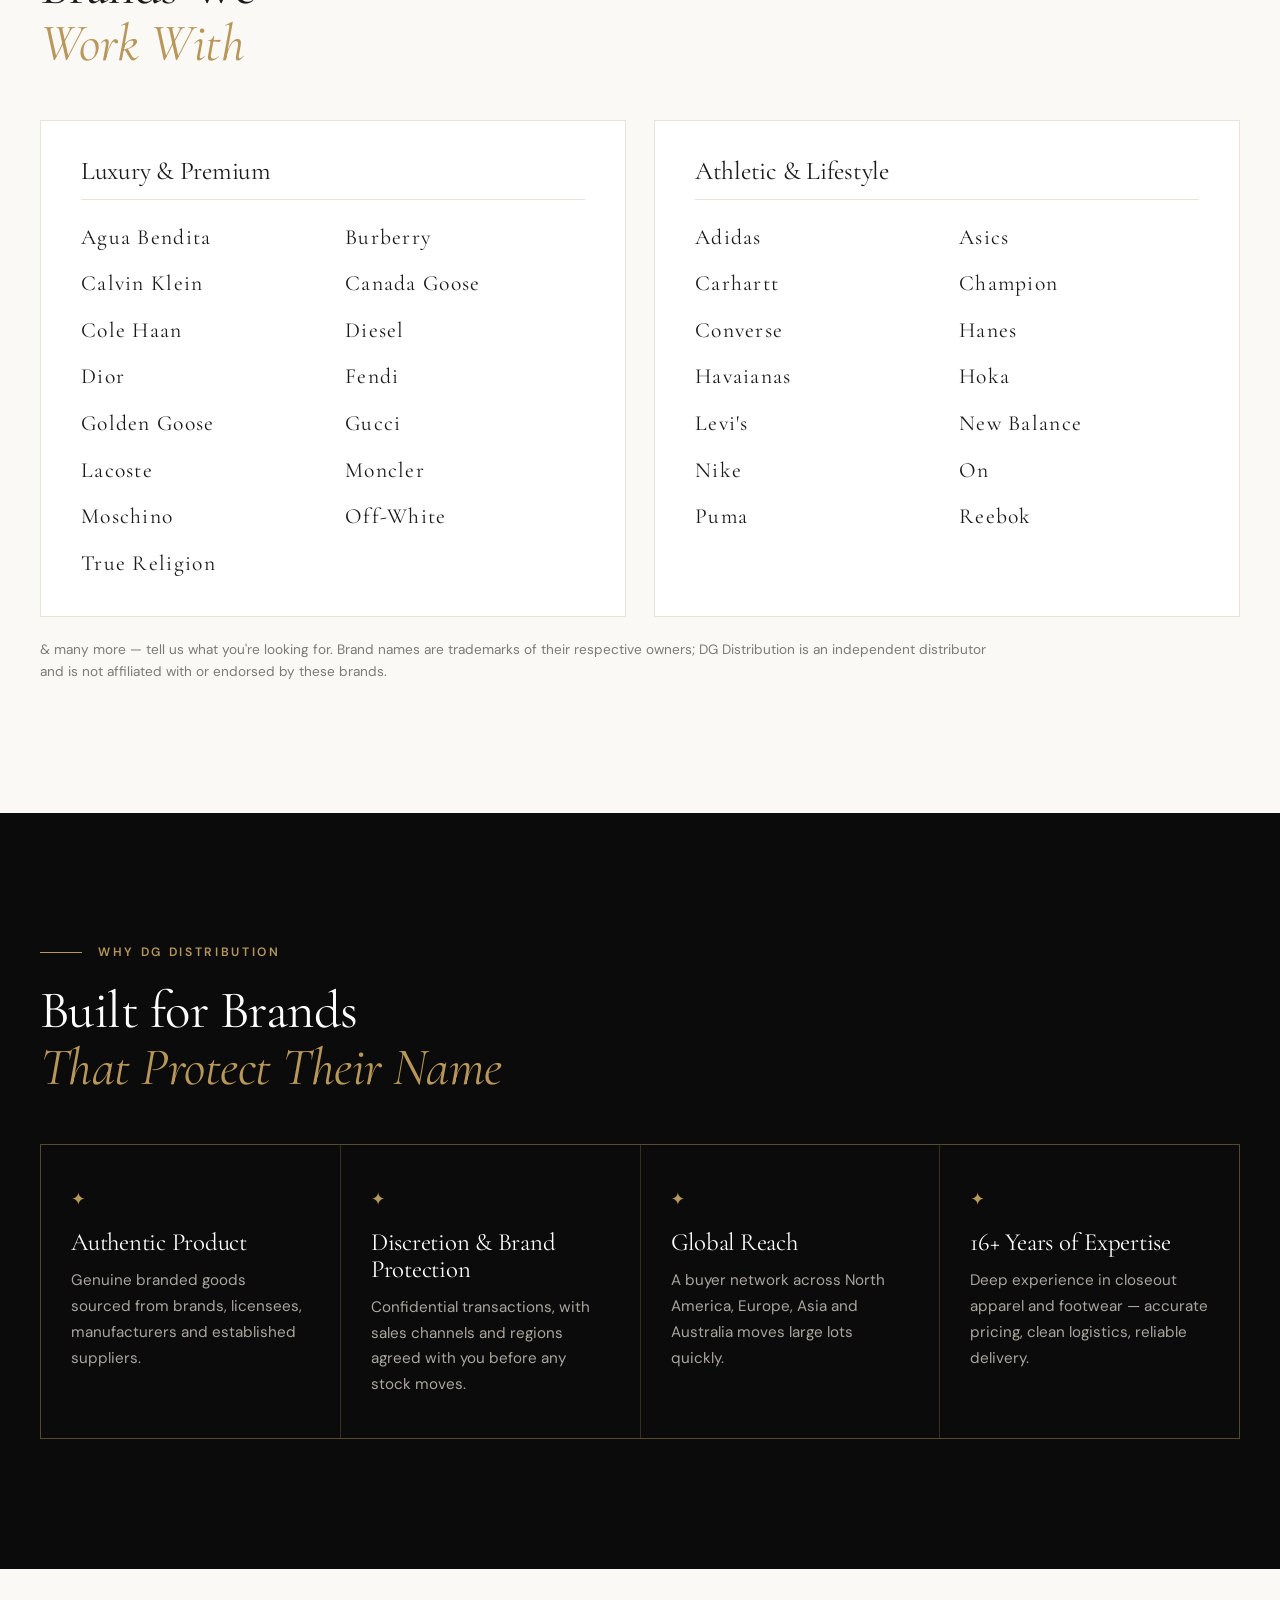
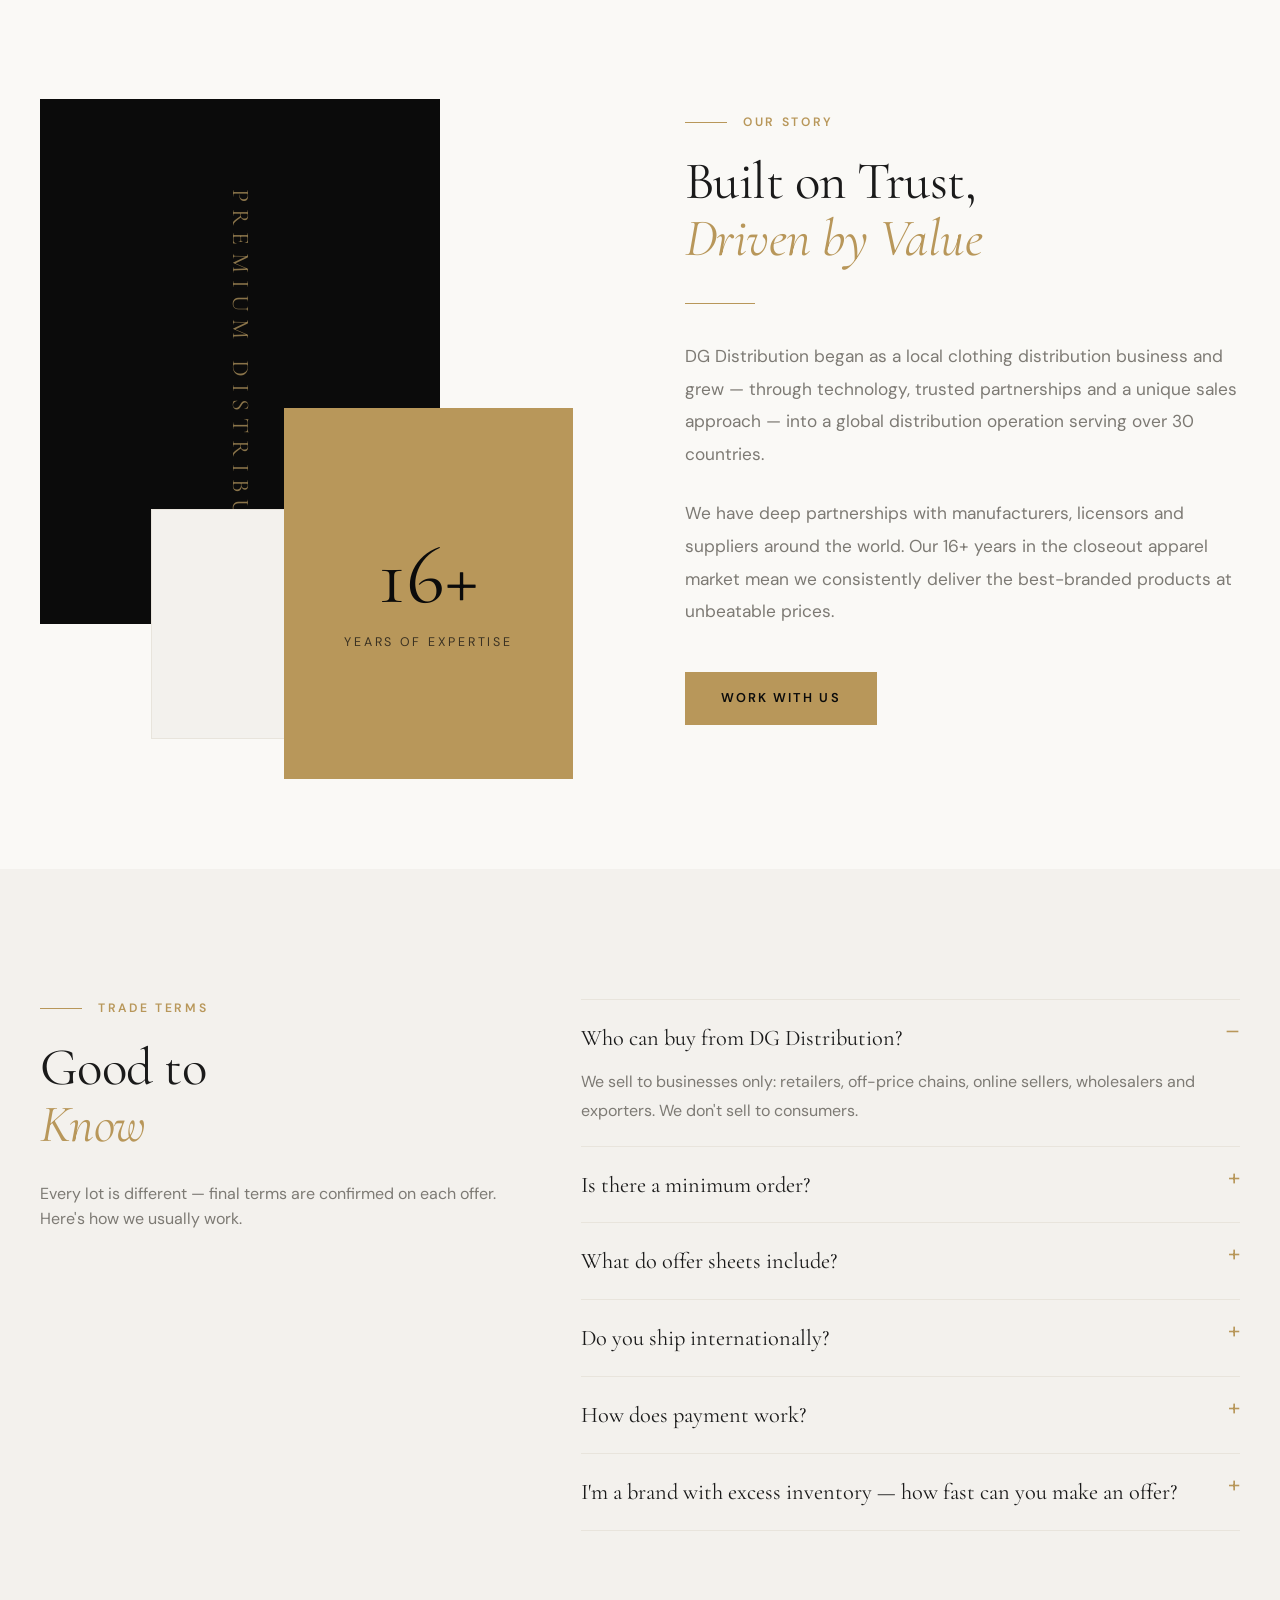
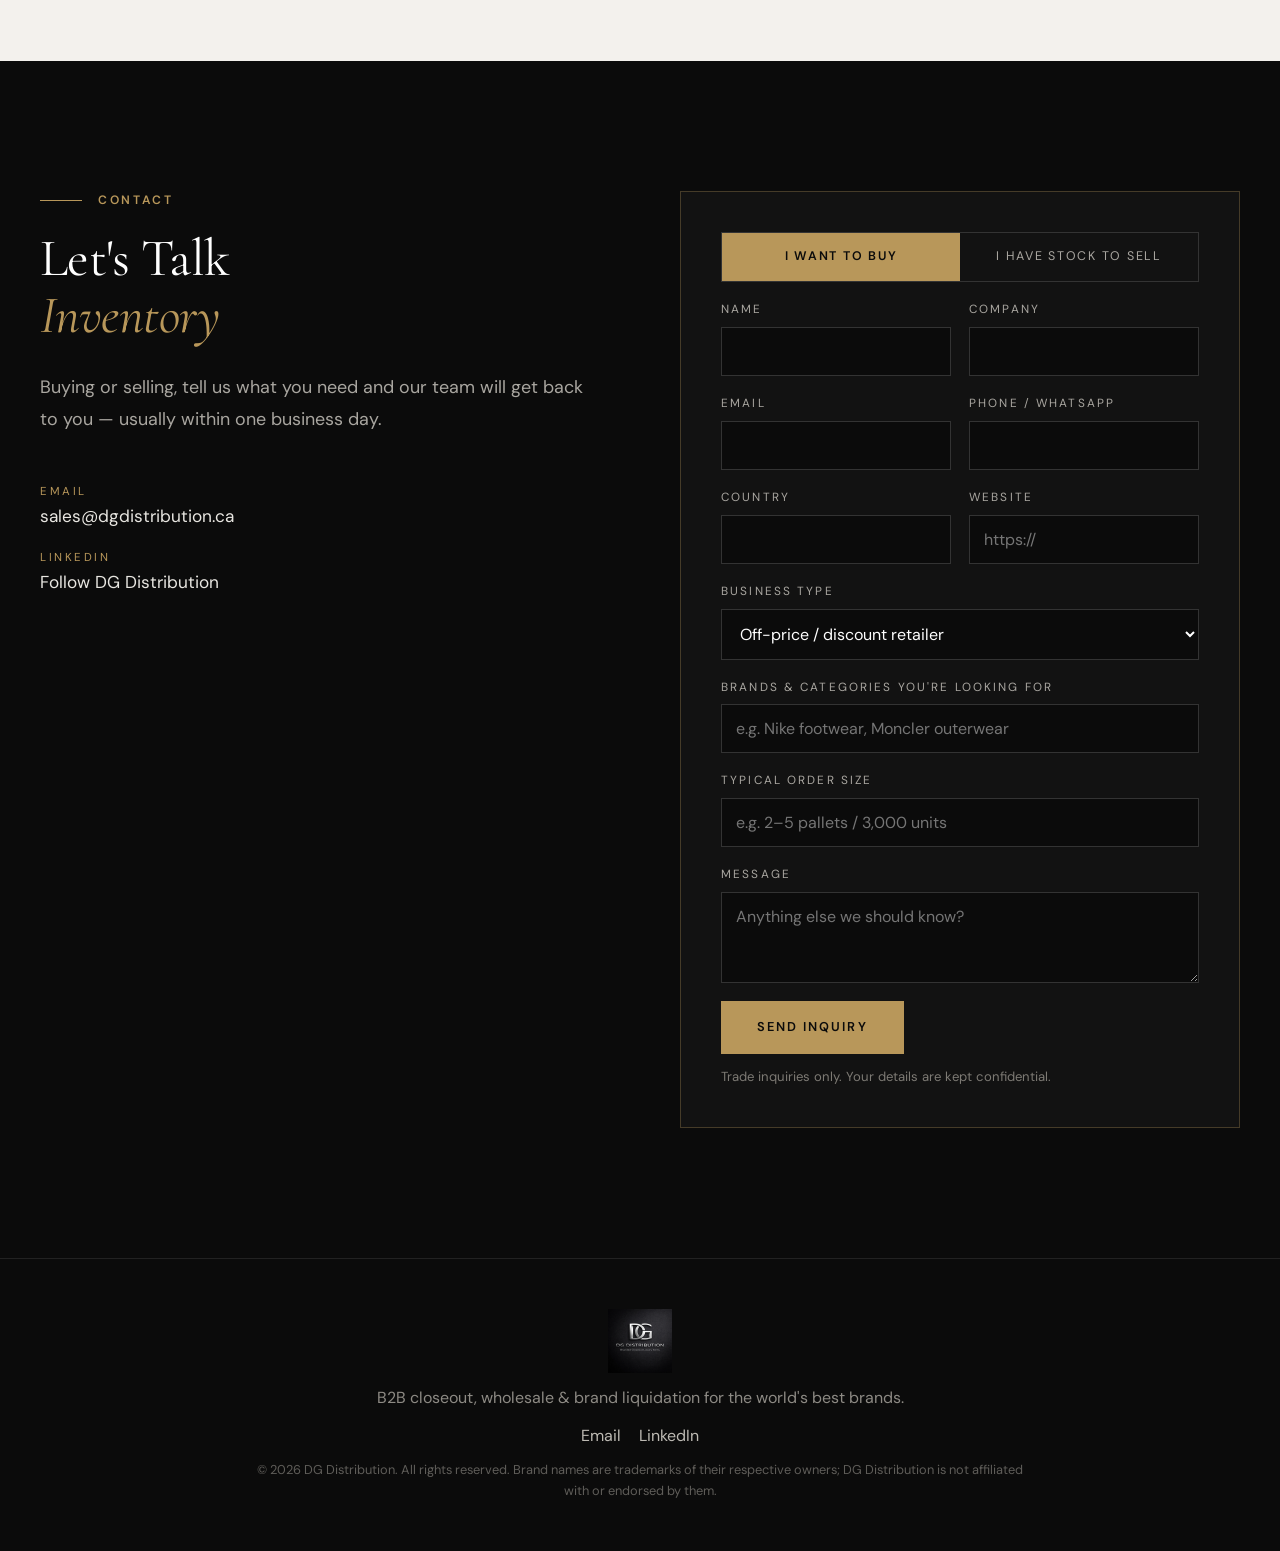
==== commit b952f005: "Shorten On Running to On in athletic brands Co-Authored-By: Claude Opus 5.5 <noreply@anthropic.com> " ====
--- a/index.html
+++ b/index.html
@@ -140,7 +140,7 @@
           <div class="brand-group reveal">
             <h3>Athletic &amp; Lifestyle</h3>
             <ul>
-              <li>Adidas</li><li>Asics</li><li>Carhartt</li><li>Champion</li><li>Converse</li><li>Hanes</li><li>Havaianas</li><li>Hoka</li><li>Levi's</li><li>New Balance</li><li>Nike</li><li>On Running</li><li>Puma</li><li>Reebok</li>
+              <li>Adidas</li><li>Asics</li><li>Carhartt</li><li>Champion</li><li>Converse</li><li>Hanes</li><li>Havaianas</li><li>Hoka</li><li>Levi's</li><li>New Balance</li><li>Nike</li><li>On</li><li>Puma</li><li>Reebok</li>
             </ul>
           </div>
         </div>
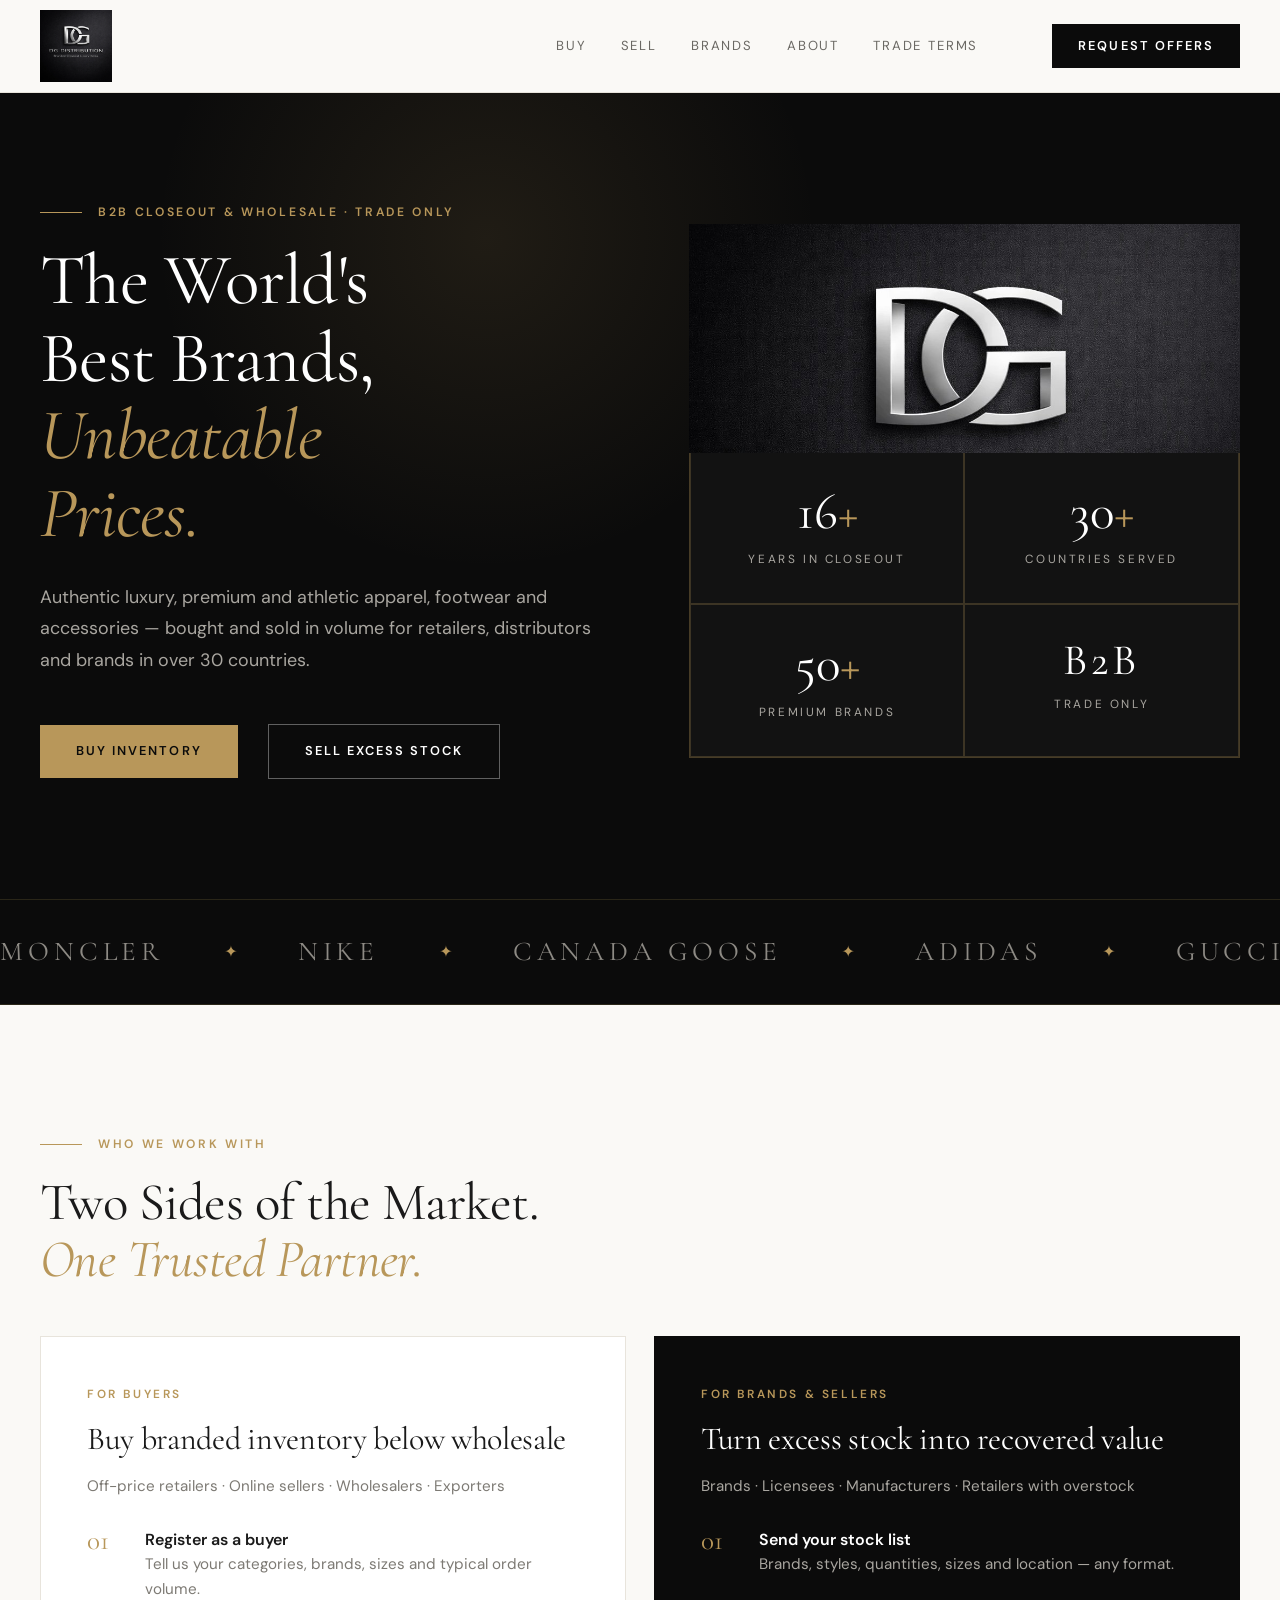
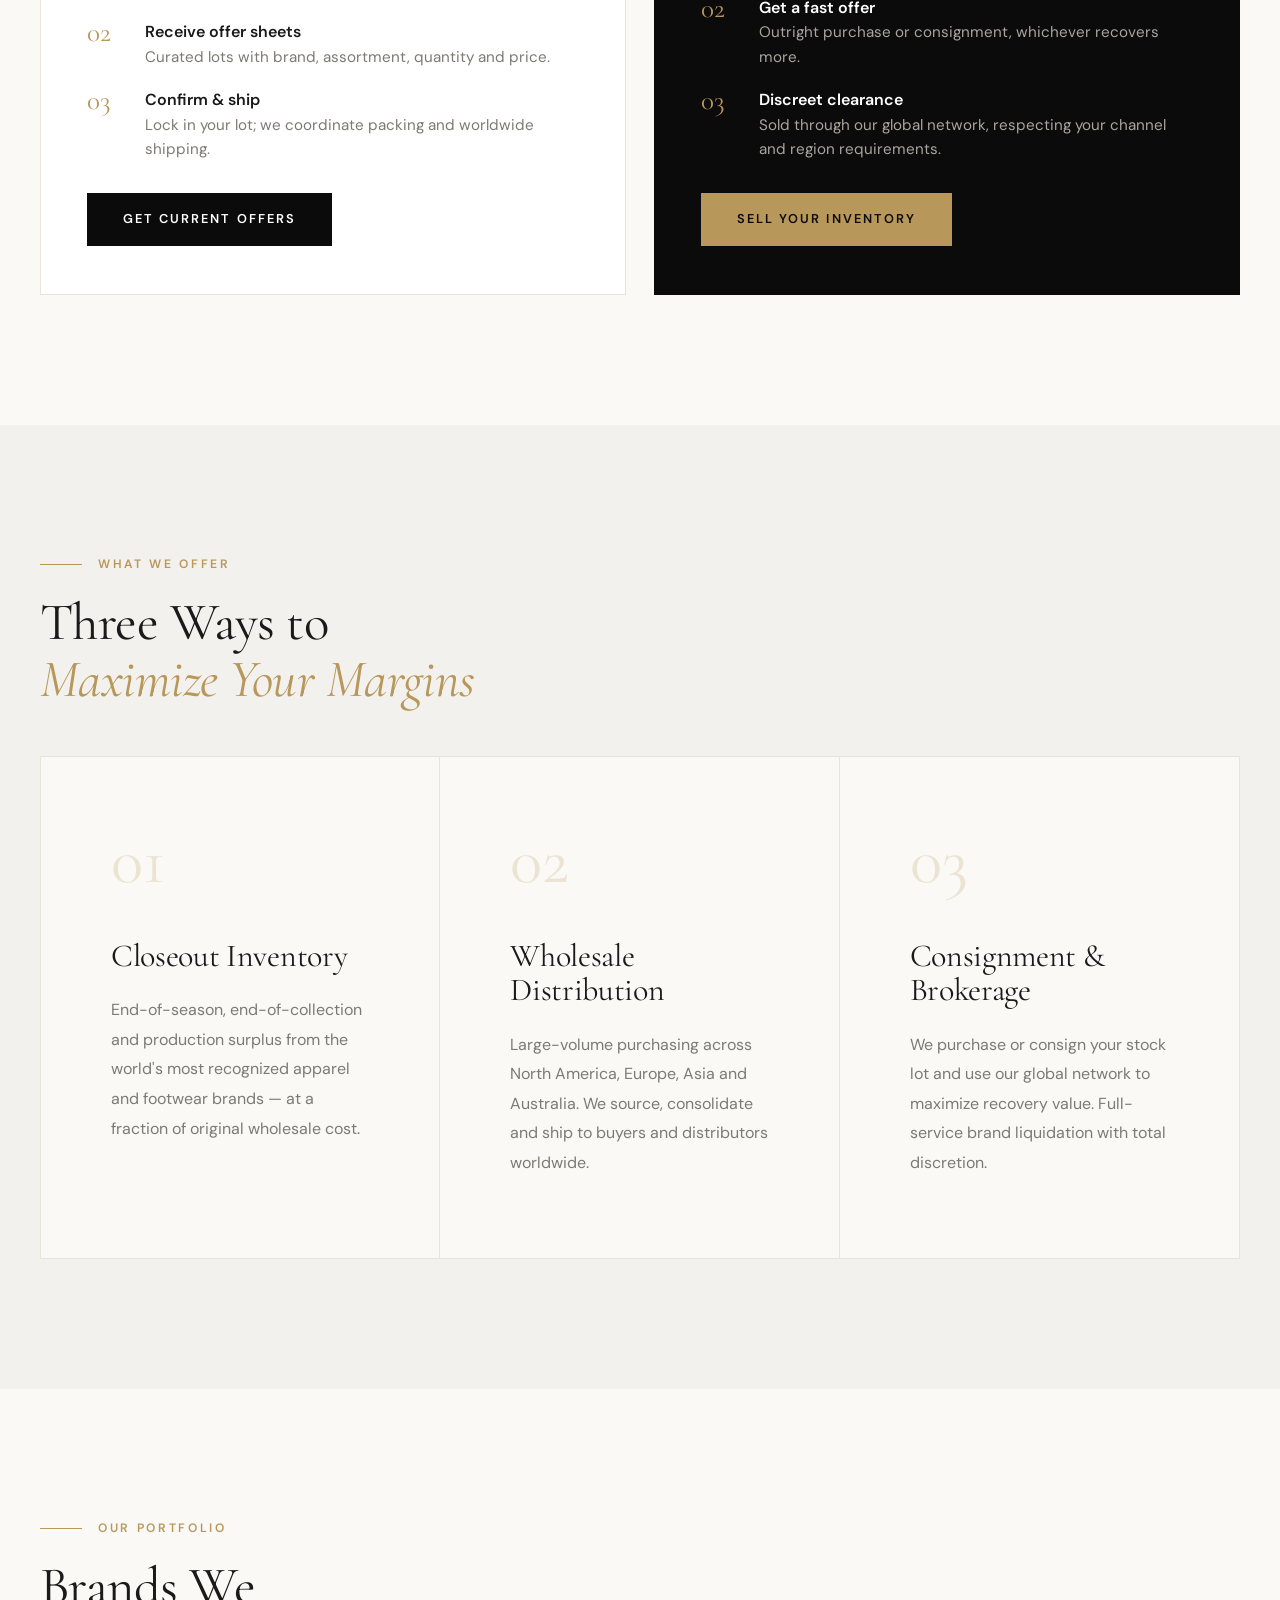
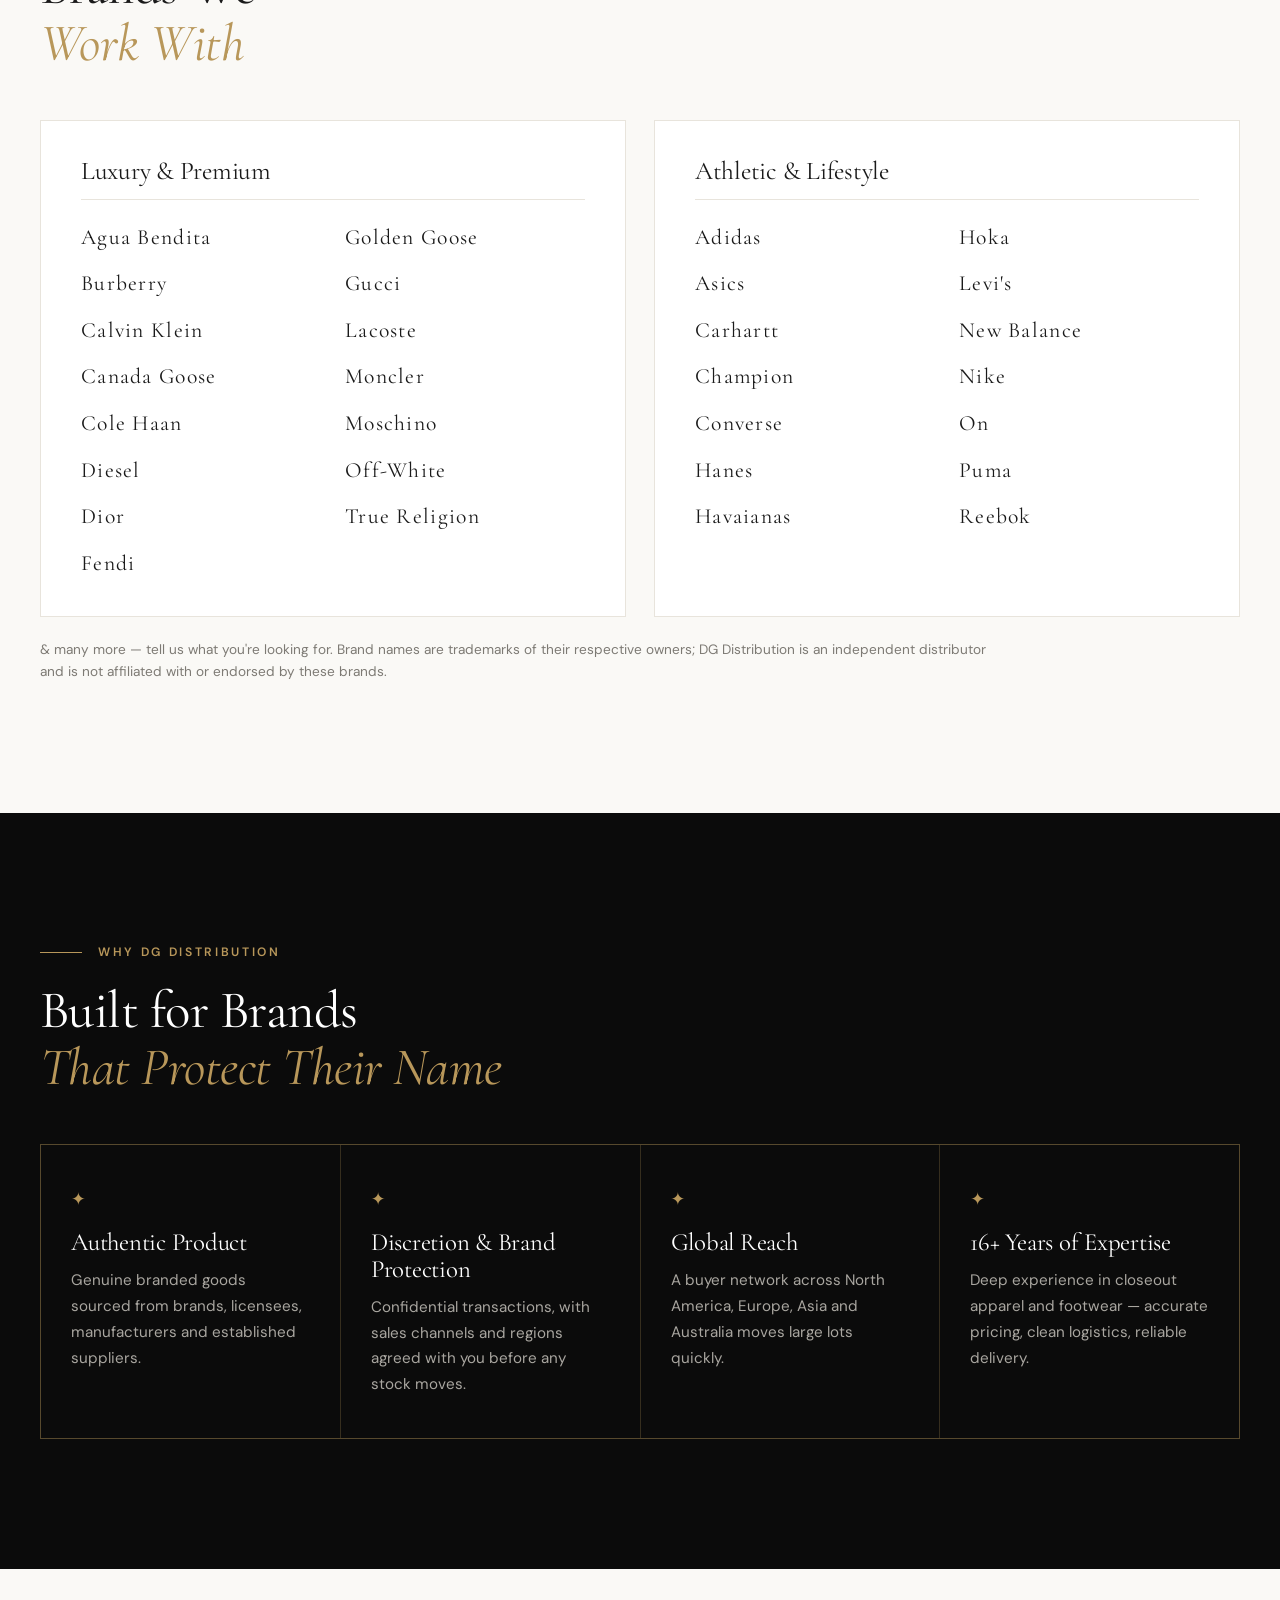
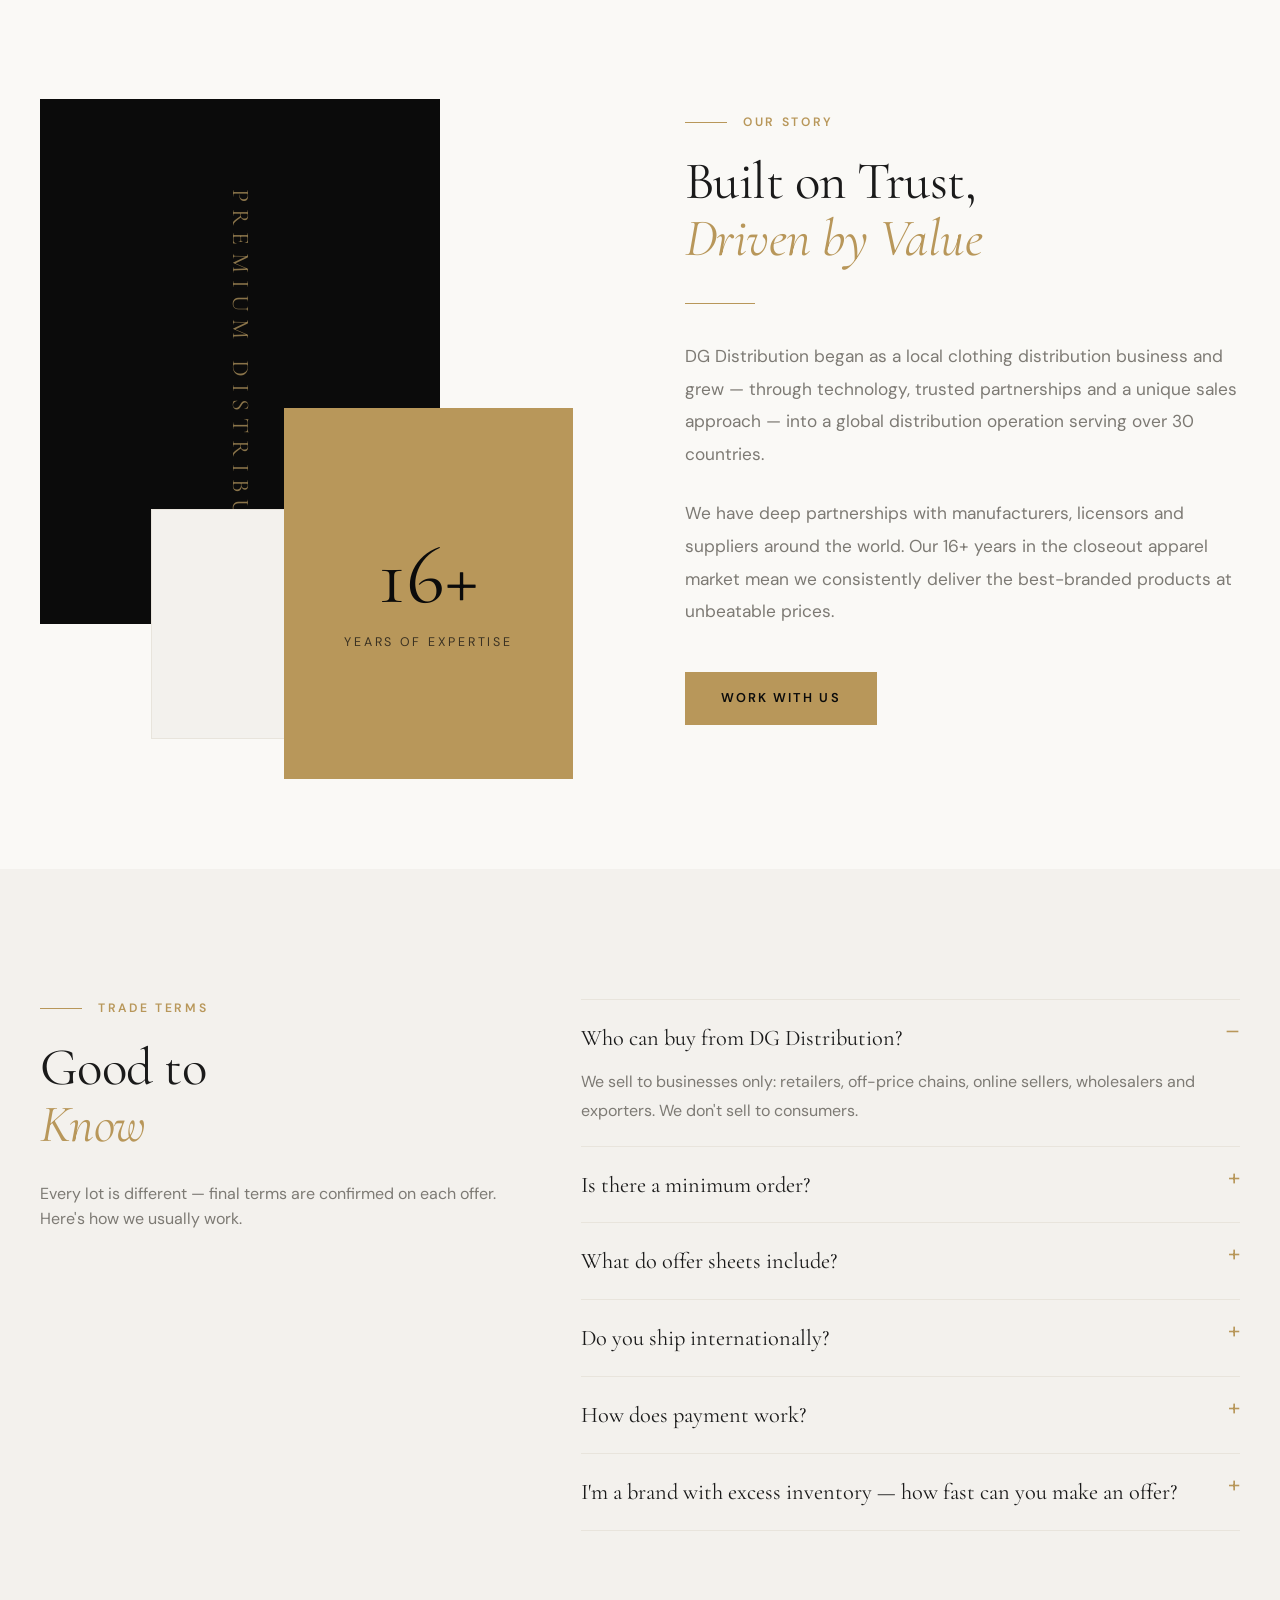
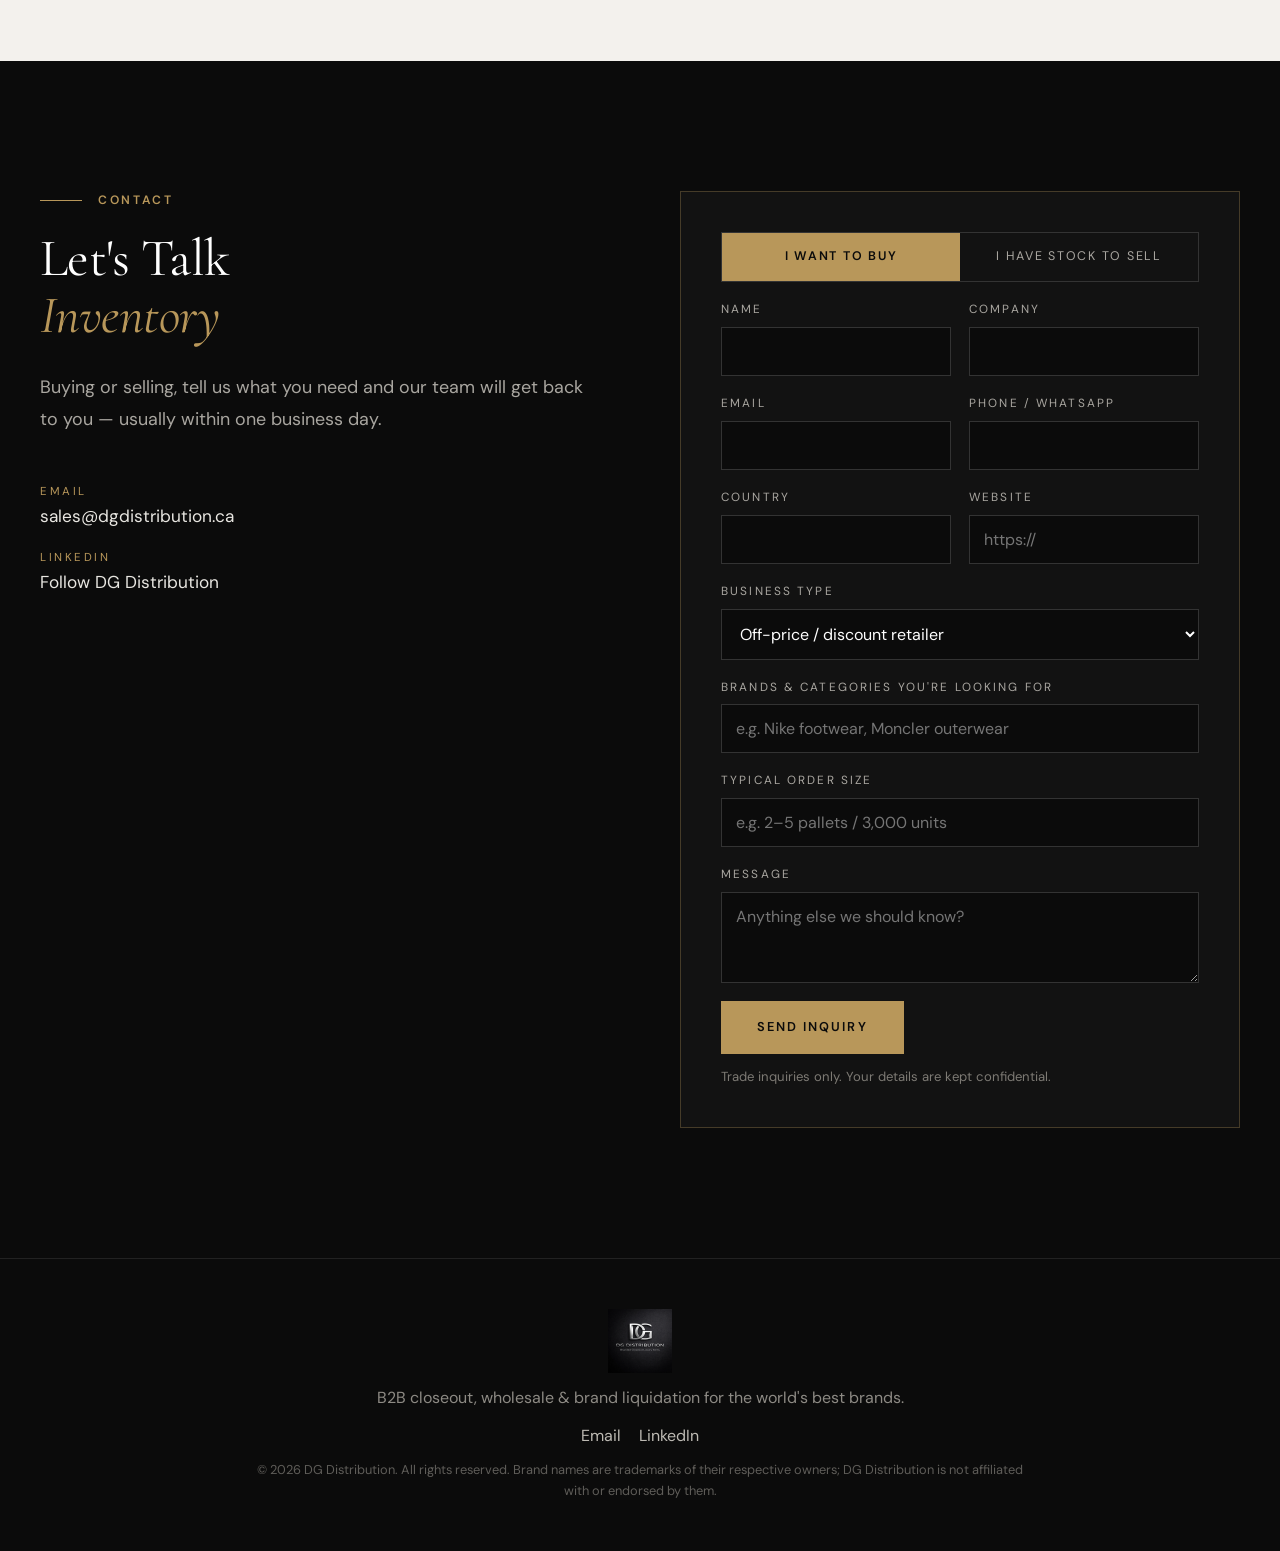
==== commit 37a7dd98: "Brand lists: fill columns top to bottom so alphabetical order reads down Co-Authored-By: Claude Opus" ====
--- a/index.html
+++ b/index.html
@@ -14,7 +14,7 @@
   <link rel="preconnect" href="https://fonts.googleapis.com">
   <link rel="preconnect" href="https://fonts.gstatic.com" crossorigin>
   <link rel="stylesheet" href="https://fonts.googleapis.com/css2?family=Cormorant+Garamond:ital,wght@0,400;0,500;0,600;1,400;1,500&family=DM+Sans:wght@400;500;600&display=swap">
-  <link rel="stylesheet" href="styles.css?v=2">
+  <link rel="stylesheet" href="styles.css?v=3">
   <script src="script.js?v=2" defer></script>
 </head>
 <body>
--- a/styles.css
+++ b/styles.css
@@ -191,8 +191,8 @@
 .brand-groups { display: grid; grid-template-columns: 1fr 1fr; gap: 28px; }
 .brand-group { border: 1px solid var(--line); background: #fff; padding: 36px 40px; }
 .brand-group h3 { font-size: 1.6rem; margin-bottom: 20px; padding-bottom: 14px; border-bottom: 1px solid var(--line); }
-.brand-group ul { list-style: none; margin: 0; padding: 0; display: grid; grid-template-columns: repeat(2, 1fr); gap: 12px 24px; }
-.brand-group li { font-family: var(--serif); font-size: 1.35rem; letter-spacing: .06em; color: var(--ink); }
+.brand-group ul { list-style: none; margin: 0; padding: 0; columns: 2; column-gap: 24px; }
+.brand-group li { font-family: var(--serif); font-size: 1.35rem; letter-spacing: .06em; color: var(--ink); margin-bottom: 12px; break-inside: avoid; }
 .brand-note { margin: 22px 0 0; font-size: .85rem; color: var(--muted); max-width: 70em; }
 
 /* Why DG */
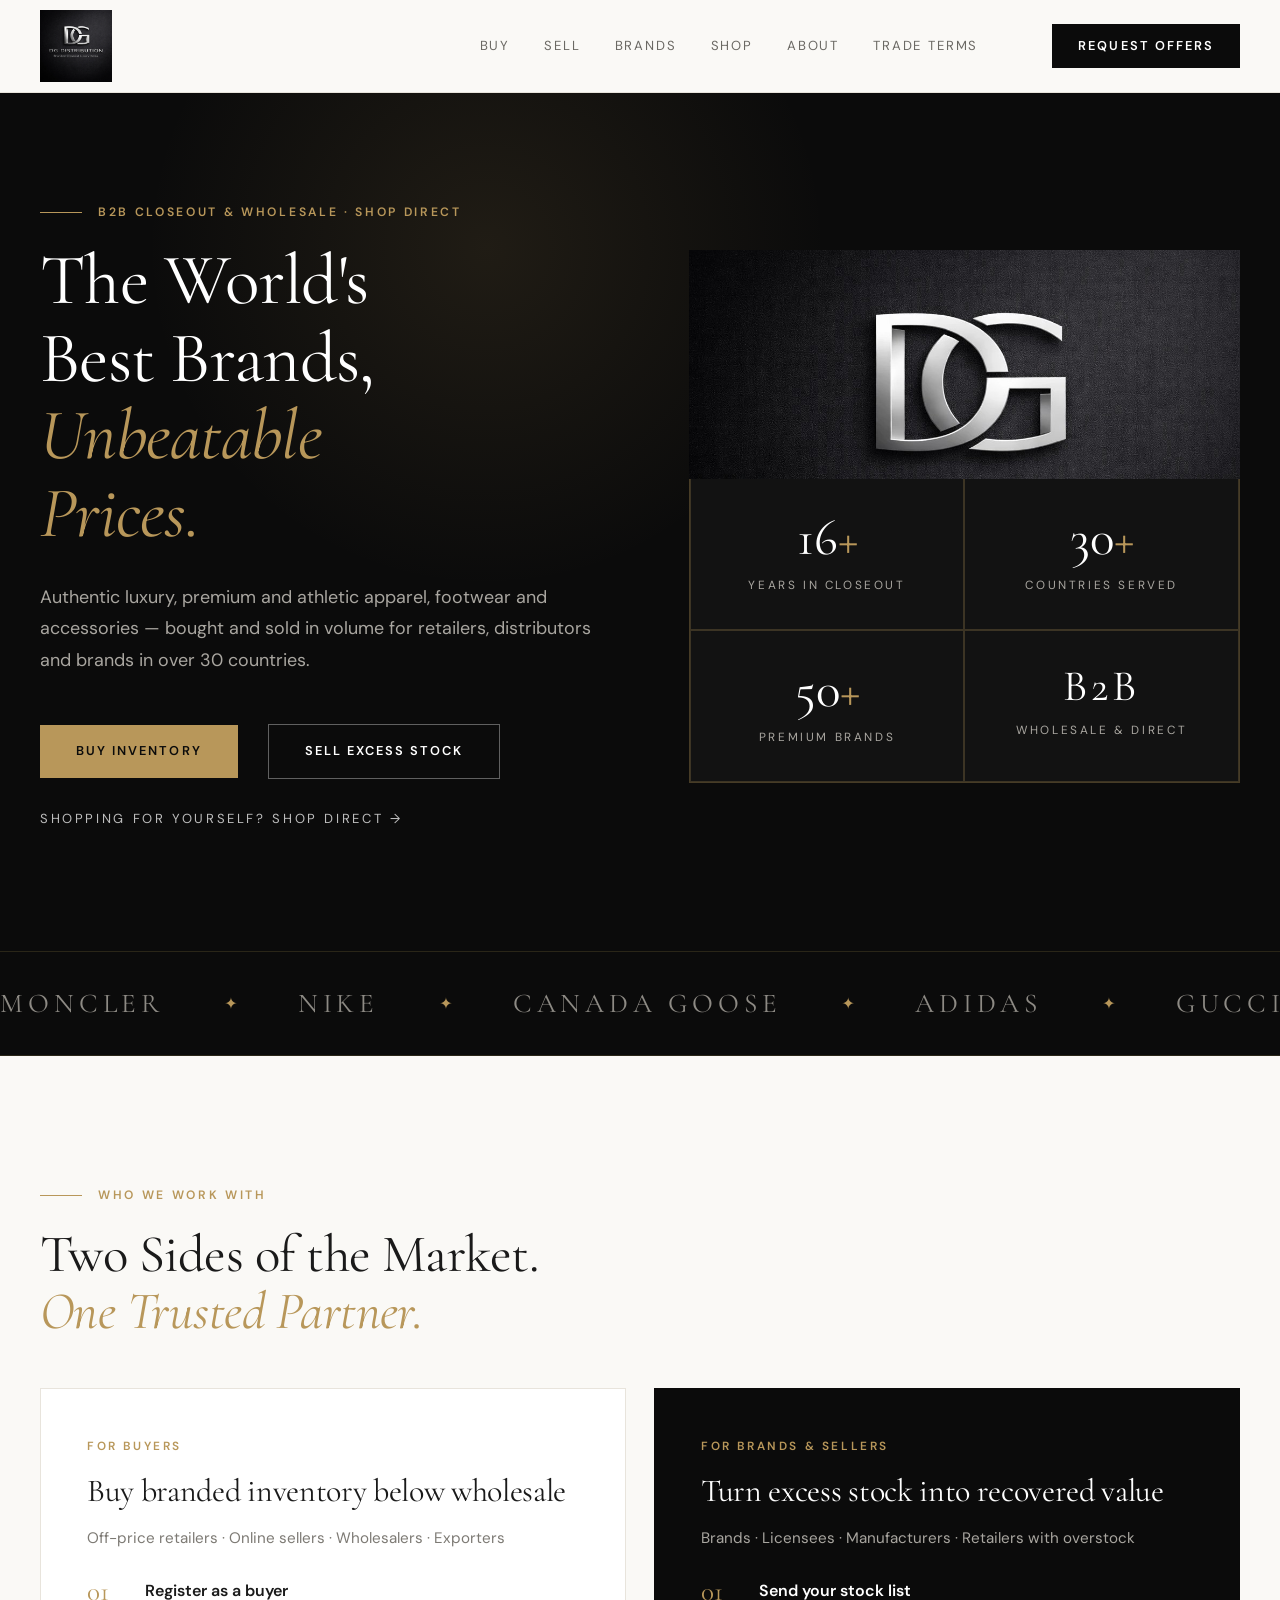
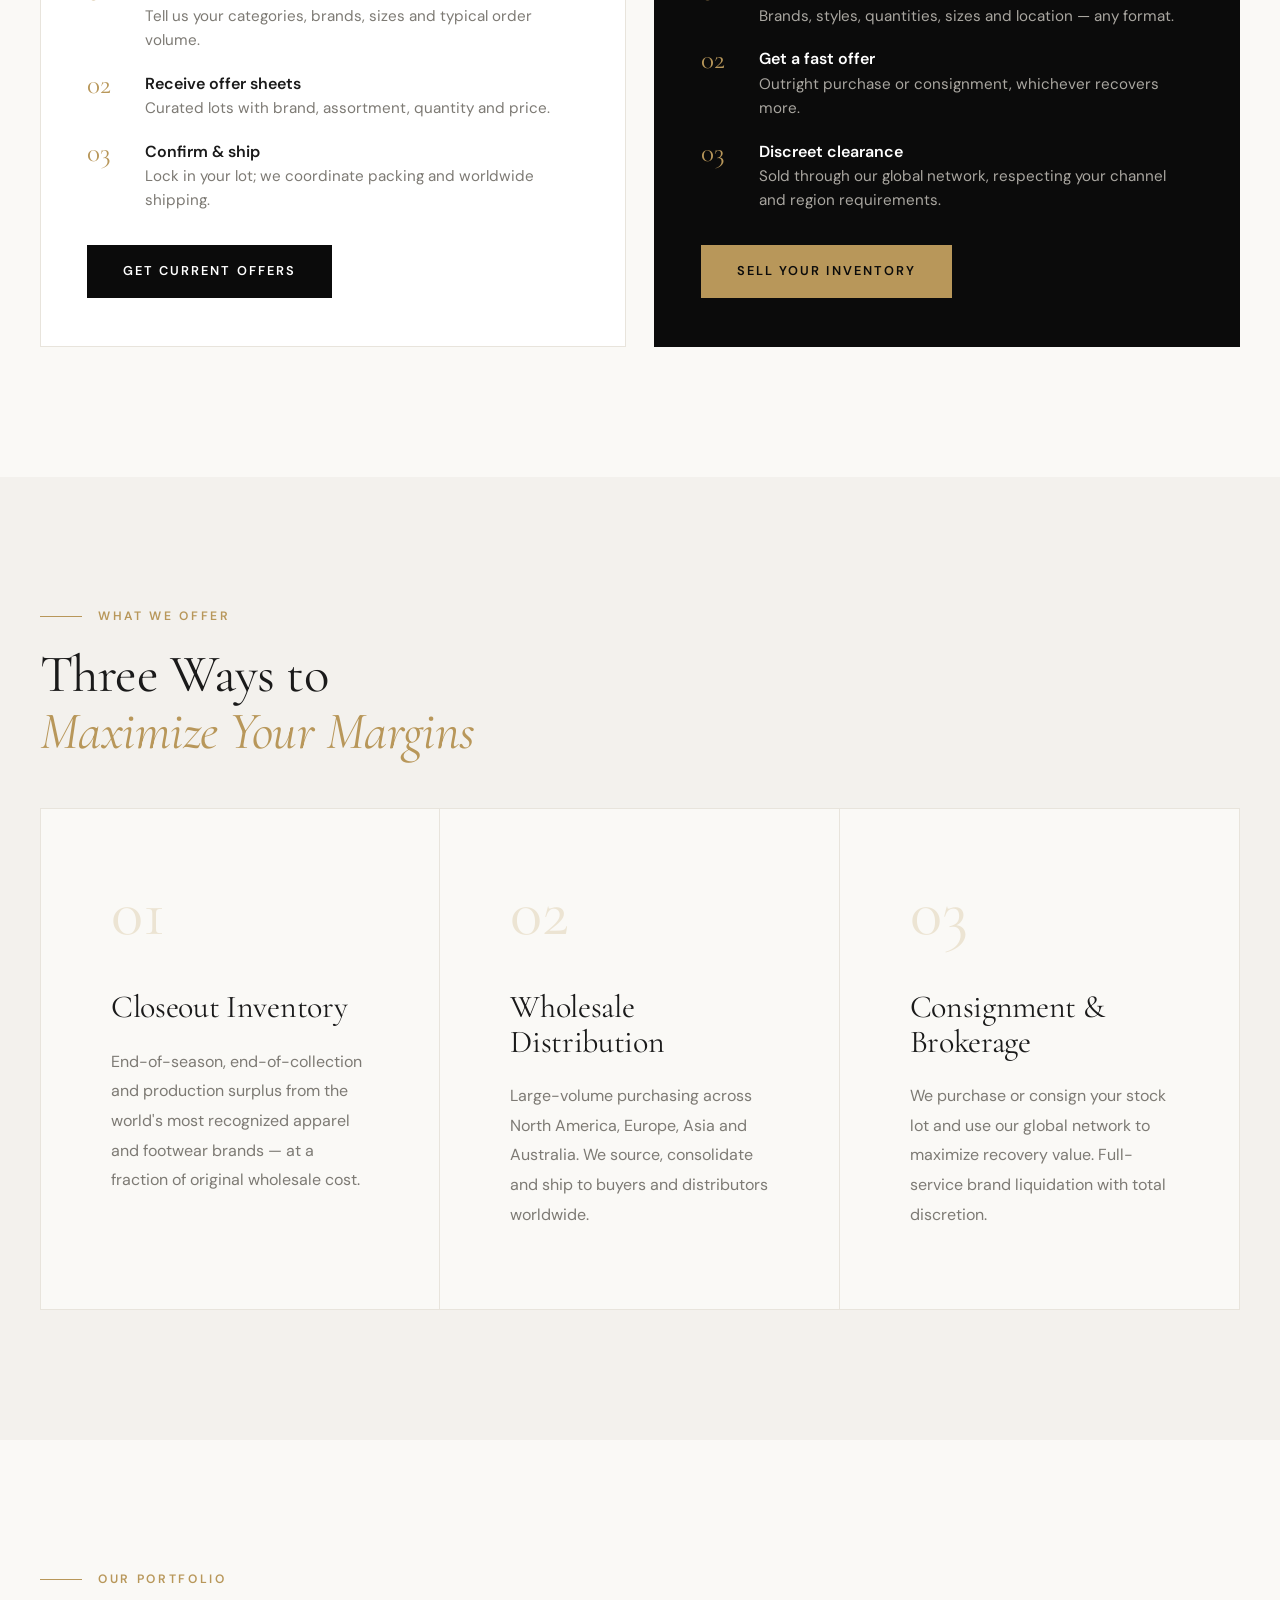
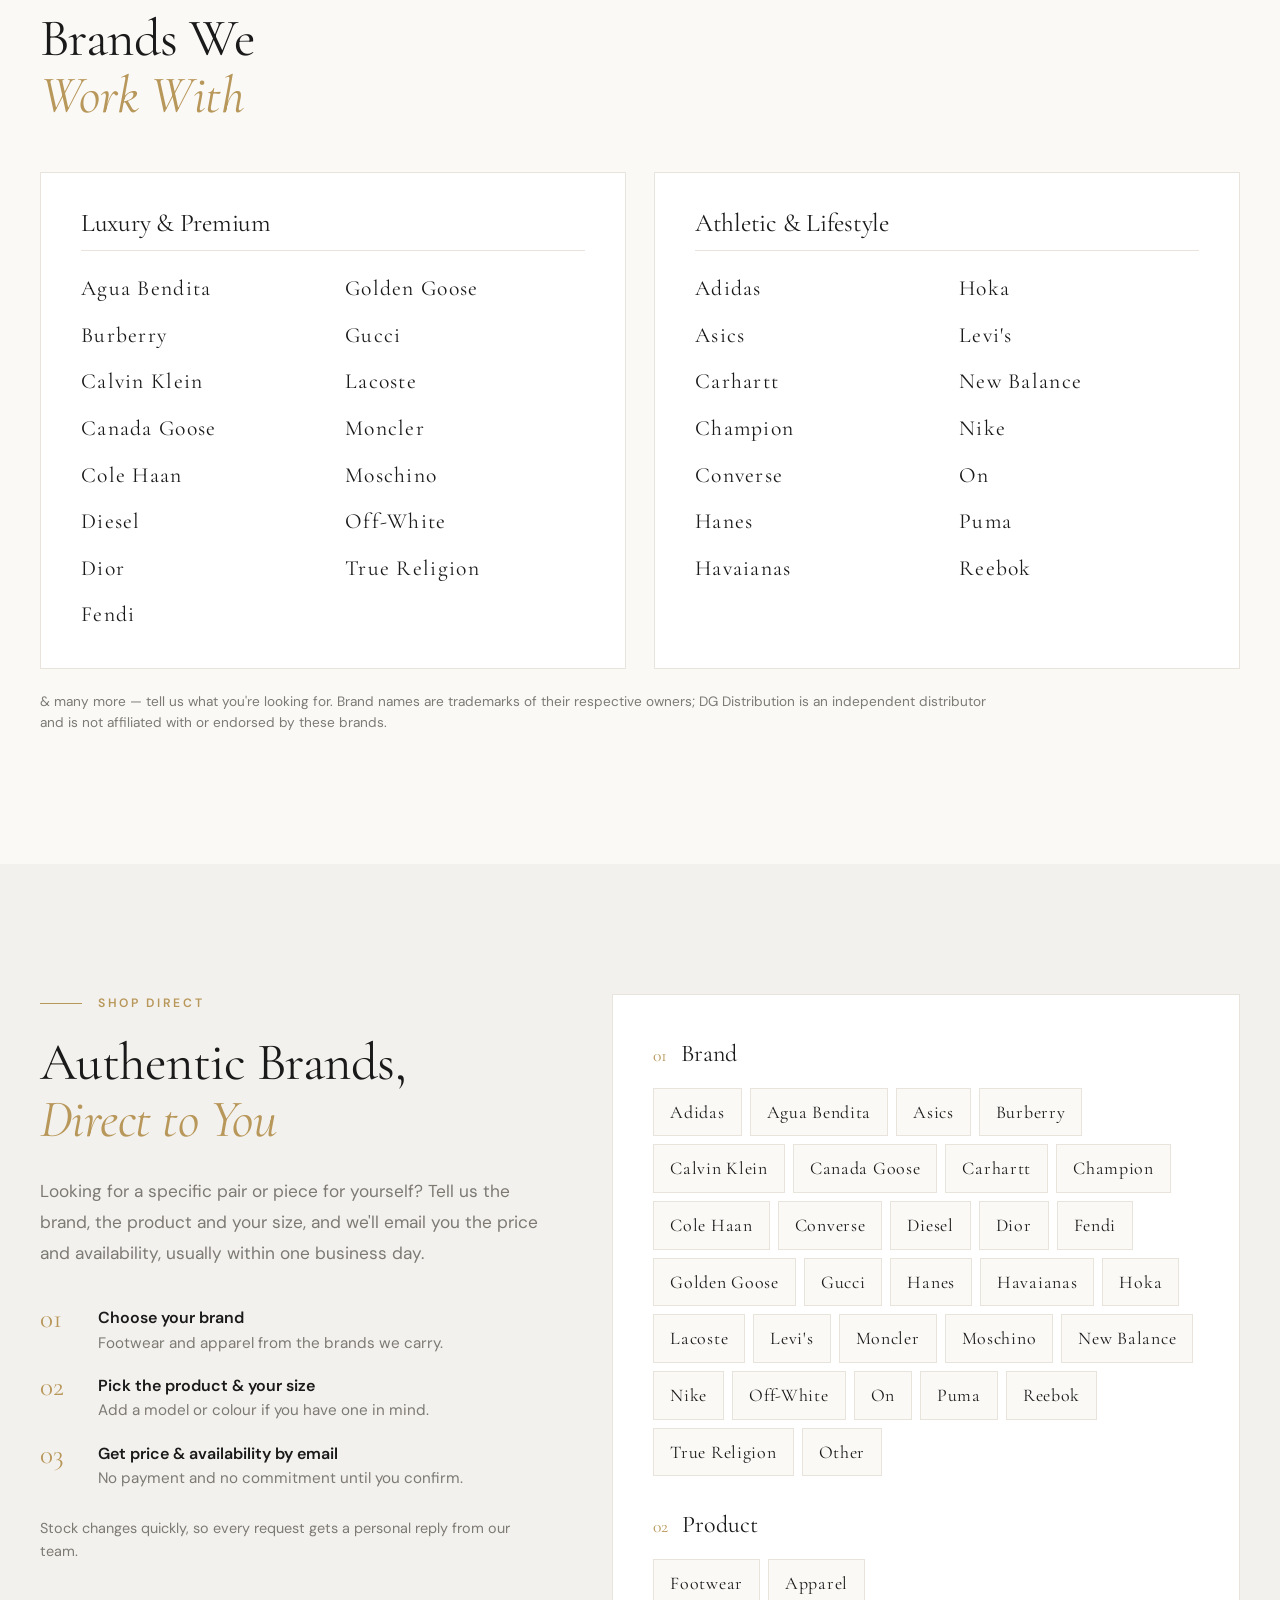
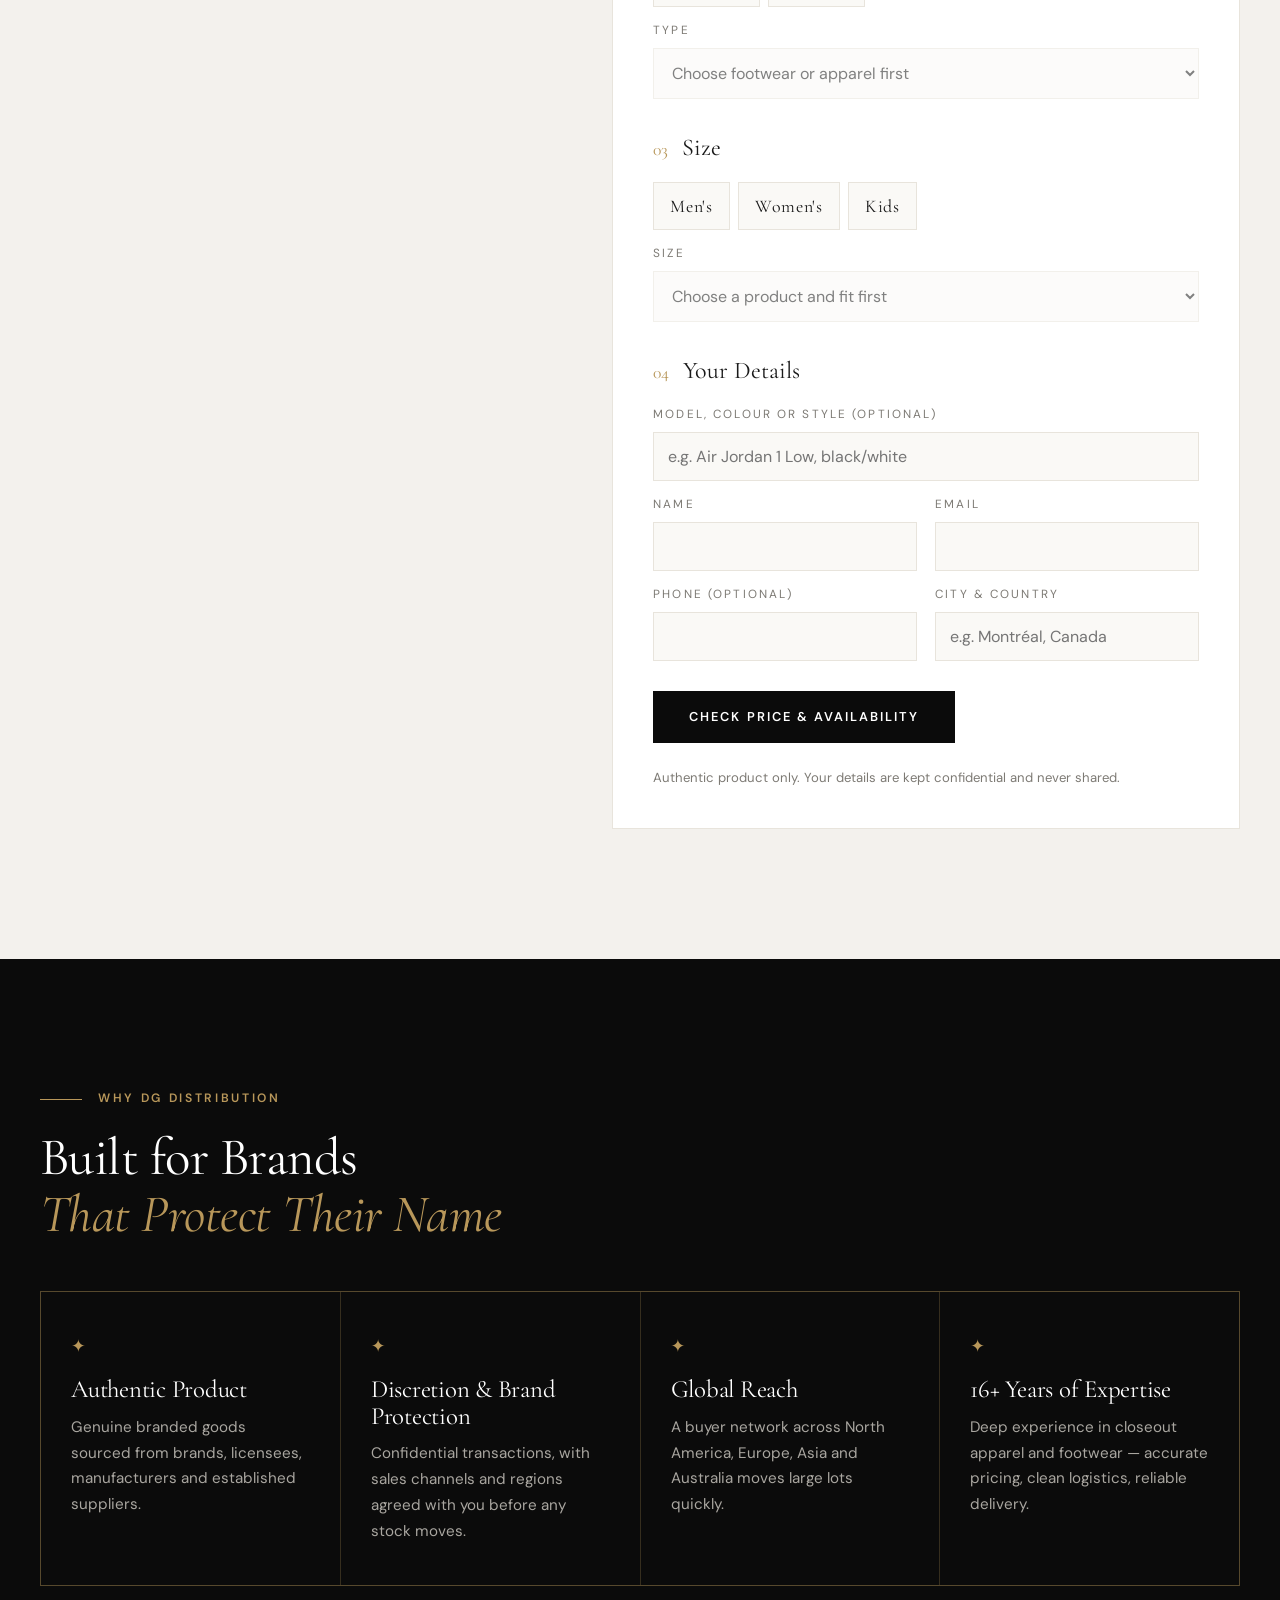
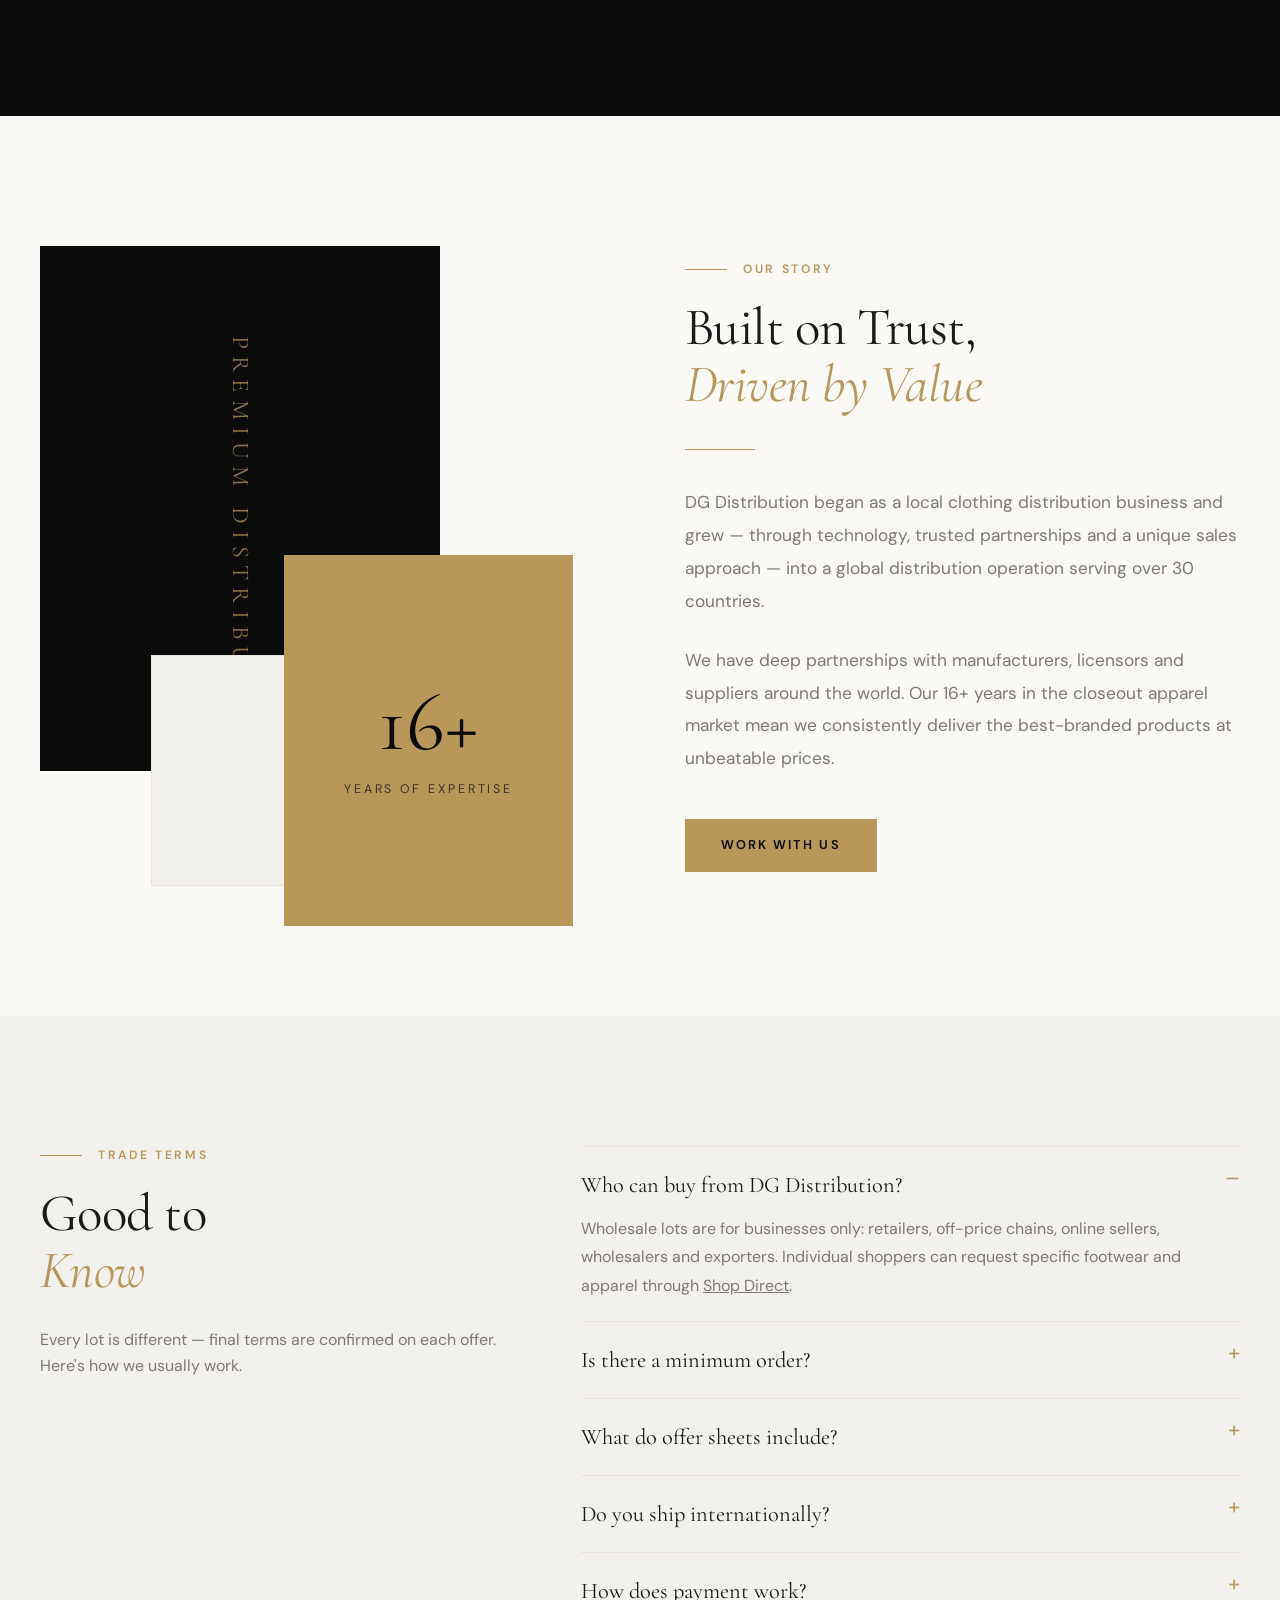
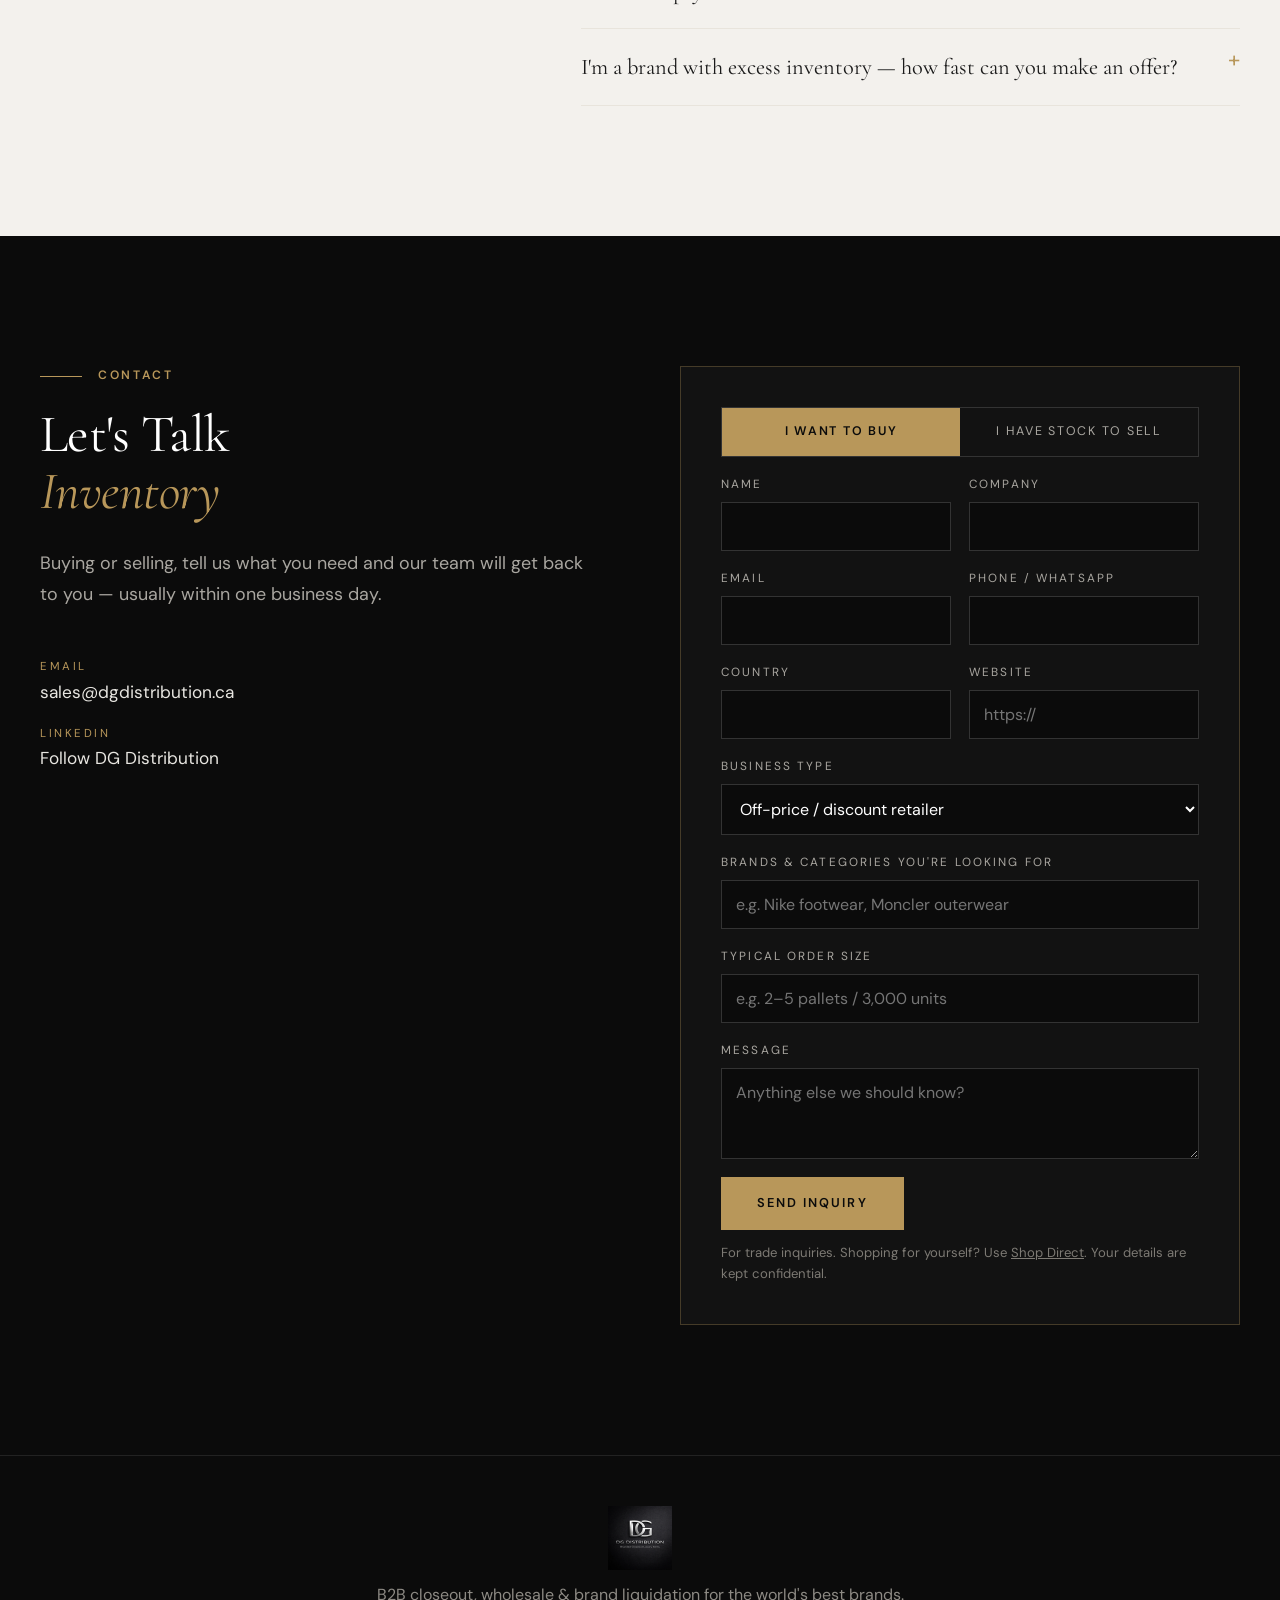
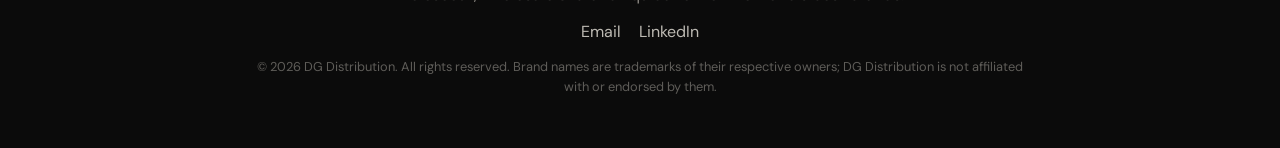
==== commit d2cae343: "Add Shop Direct: shoppers pick brand, product and size, and get price and availability by email Co-A" ====
--- a/index.html
+++ b/index.html
@@ -4,7 +4,7 @@
   <meta charset="utf-8">
   <meta name="viewport" content="width=device-width, initial-scale=1, viewport-fit=cover">
   <title>DG Distribution | B2B Closeout &amp; Wholesale for Luxury and Athletic Brands</title>
-  <meta name="description" content="DG Distribution buys and sells authentic branded closeout and wholesale inventory — luxury, premium and athletic apparel, footwear and accessories. Trade only. 16+ years, 30+ countries.">
+  <meta name="description" content="DG Distribution buys and sells authentic branded closeout and wholesale inventory — luxury, premium and athletic apparel, footwear and accessories. Wholesale for the trade, plus direct orders for individual shoppers. 16+ years, 30+ countries.">
   <meta property="og:title" content="DG Distribution — The World's Best Brands, Unbeatable Prices.">
   <meta property="og:description" content="B2B closeout, wholesale distribution and brand liquidation for luxury and athletic brands.">
   <meta property="og:image" content="https://dgdistribution.ca/img/logo-full.jpg">
@@ -14,8 +14,8 @@
   <link rel="preconnect" href="https://fonts.googleapis.com">
   <link rel="preconnect" href="https://fonts.gstatic.com" crossorigin>
   <link rel="stylesheet" href="https://fonts.googleapis.com/css2?family=Cormorant+Garamond:ital,wght@0,400;0,500;0,600;1,400;1,500&family=DM+Sans:wght@400;500;600&display=swap">
-  <link rel="stylesheet" href="styles.css?v=3">
-  <script src="script.js?v=2" defer></script>
+  <link rel="stylesheet" href="styles.css?v=4">
+  <script src="script.js?v=4" defer></script>
 </head>
 <body>
   <a class="skip" href="#main">Skip to content</a>
@@ -28,6 +28,7 @@
         <a href="#buyers">Buy</a>
         <a href="#sellers">Sell</a>
         <a href="#brands">Brands</a>
+        <a href="#shop">Shop</a>
         <a href="#about">About</a>
         <a href="#terms">Trade Terms</a>
         <a class="btn btn-dark nav-cta" href="#contact" data-role="buyer">Request Offers</a>
@@ -40,13 +41,14 @@
     <section class="hero">
       <div class="wrap hero-in">
         <div class="hero-copy">
-          <p class="eyebrow">B2B Closeout &amp; Wholesale · Trade Only</p>
+          <p class="eyebrow">B2B Closeout &amp; Wholesale · Shop Direct</p>
           <h1>The World's Best Brands, <em>Unbeatable Prices.</em></h1>
           <p class="lead">Authentic luxury, premium and athletic apparel, footwear and accessories — bought and sold in volume for retailers, distributors and brands in over 30 countries.</p>
           <div class="hero-cta">
             <a class="btn btn-gold" href="#contact" data-role="buyer">Buy Inventory</a>
             <a class="btn btn-ghost" href="#contact" data-role="seller">Sell Excess Stock</a>
           </div>
+          <p class="hero-shop"><a class="link-arrow" href="#shop">Shopping for yourself? Shop direct →</a></p>
         </div>
         <div class="hero-art">
           <div class="emblem"><img src="img/dg-emblem.jpg" alt="DG Distribution" width="1024" height="425"></div>
@@ -54,7 +56,7 @@
             <div><dt>16<span>+</span></dt><dd>Years in Closeout</dd></div>
             <div><dt>30<span>+</span></dt><dd>Countries Served</dd></div>
             <div><dt>50<span>+</span></dt><dd>Premium Brands</dd></div>
-            <div><dt class="dt-text">B2B</dt><dd>Trade Only</dd></div>
+            <div><dt class="dt-text">B2B</dt><dd>Wholesale &amp; Direct</dd></div>
           </dl>
         </div>
       </div>
@@ -148,6 +150,63 @@
       </div>
     </section>
 
+    <!-- Shop direct (consumers) -->
+    <section class="section section-alt" id="shop">
+      <div class="wrap shop">
+        <div class="shop-copy">
+          <p class="eyebrow">Shop Direct</p>
+          <h2>Authentic Brands, <em>Direct to You</em></h2>
+          <p class="shop-lead">Looking for a specific pair or piece for yourself? Tell us the brand, the product and your size, and we'll email you the price and availability, usually within one business day.</p>
+          <ol class="steps">
+            <li><strong>Choose your brand</strong><span>Footwear and apparel from the brands we carry.</span></li>
+            <li><strong>Pick the product &amp; your size</strong><span>Add a model or colour if you have one in mind.</span></li>
+            <li><strong>Get price &amp; availability by email</strong><span>No payment and no commitment until you confirm.</span></li>
+          </ol>
+          <p class="shop-note">Stock changes quickly, so every request gets a personal reply from our team.</p>
+        </div>
+        <form class="shop-form" id="shop-form" novalidate>
+          <fieldset>
+            <legend><span>01</span> Brand</legend>
+            <div class="chips" id="shop-brands"></div>
+            <label hidden data-other>Which brand?<input name="brand_other" placeholder="e.g. Salomon"></label>
+          </fieldset>
+          <fieldset>
+            <legend><span>02</span> Product</legend>
+            <div class="chips">
+              <label class="chip"><input type="radio" name="type" value="Footwear"><span>Footwear</span></label>
+              <label class="chip"><input type="radio" name="type" value="Apparel"><span>Apparel</span></label>
+            </div>
+            <label>Type<select name="category" disabled><option value="">Choose footwear or apparel first</option></select></label>
+          </fieldset>
+          <fieldset>
+            <legend><span>03</span> Size</legend>
+            <div class="chips">
+              <label class="chip"><input type="radio" name="fit" value="Men's"><span>Men's</span></label>
+              <label class="chip"><input type="radio" name="fit" value="Women's"><span>Women's</span></label>
+              <label class="chip"><input type="radio" name="fit" value="Kids"><span>Kids</span></label>
+            </div>
+            <label>Size<select name="size" disabled><option value="">Choose a product and fit first</option></select></label>
+          </fieldset>
+          <fieldset>
+            <legend><span>04</span> Your Details</legend>
+            <label>Model, colour or style (optional)<input name="details" placeholder="e.g. Air Jordan 1 Low, black/white"></label>
+            <div class="row">
+              <label>Name<input name="name" required autocomplete="name"></label>
+              <label>Email<input name="email" type="email" required autocomplete="email"></label>
+            </div>
+            <div class="row">
+              <label>Phone (optional)<input name="phone" type="tel" autocomplete="tel"></label>
+              <label>City &amp; country<input name="location" placeholder="e.g. Montréal, Canada"></label>
+            </div>
+          </fieldset>
+          <input type="text" name="_honey" class="hp" tabindex="-1" autocomplete="off" aria-hidden="true">
+          <p class="form-msg" role="status" aria-live="polite" hidden></p>
+          <button class="btn btn-dark" type="submit">Check Price &amp; Availability</button>
+          <p class="fine">Authentic product only. Your details are kept confidential and never shared.</p>
+        </form>
+      </div>
+    </section>
+
     <!-- Why DG -->
     <section class="section section-dark" id="why">
       <div class="wrap">
@@ -208,7 +267,7 @@
         <div class="faq">
           <details open>
             <summary>Who can buy from DG Distribution?</summary>
-            <p>We sell to businesses only: retailers, off-price chains, online sellers, wholesalers and exporters. We don't sell to consumers.</p>
+            <p>Wholesale lots are for businesses only: retailers, off-price chains, online sellers, wholesalers and exporters. Individual shoppers can request specific footwear and apparel through <a href="#shop">Shop Direct</a>.</p>
           </details>
           <details>
             <summary>Is there a minimum order?</summary>
@@ -279,7 +338,7 @@
           <input type="text" name="_honey" class="hp" tabindex="-1" autocomplete="off" aria-hidden="true">
           <p class="form-msg" role="status" aria-live="polite" hidden></p>
           <button class="btn btn-gold" type="submit">Send Inquiry</button>
-          <p class="fine">Trade inquiries only. Your details are kept confidential.</p>
+          <p class="fine">For trade inquiries. Shopping for yourself? Use <a href="#shop">Shop Direct</a>. Your details are kept confidential.</p>
         </form>
       </div>
     </section>
--- a/styles.css
+++ b/styles.css
@@ -246,3 +246,38 @@
 }
 
 .about-copy .eyebrow { color: var(--gold); font-size: .76rem; line-height: 1.6; margin-bottom: 20px; }
+
+/* Shop direct (consumers) */
+.hero-shop { margin: 26px 0 0; }
+.shop { display: grid; grid-template-columns: 1fr 1.25fr; gap: 70px; align-items: start; }
+.shop-lead { color: var(--muted); font-size: 1.08rem; line-height: 1.8; margin: -20px 0 36px; }
+.shop-note { color: var(--muted); font-size: .9rem; margin: 26px 0 0; }
+.shop-form { background: #fff; border: 1px solid var(--line); padding: 40px; display: grid; gap: 30px; }
+.shop-form fieldset { border: 0; margin: 0; padding: 0; display: grid; gap: 14px; min-width: 0; }
+.shop-form legend { padding: 0; margin-bottom: 14px; font-family: var(--serif); font-size: 1.5rem; }
+.shop-form legend span { color: var(--gold); font-size: 1.1rem; margin-right: 8px; }
+.shop-form label:not(.chip) { display: grid; gap: 8px; font-size: .74rem; letter-spacing: .18em; text-transform: uppercase; color: var(--muted); }
+.shop-form label[hidden] { display: none; }
+.shop-form input:not([type="radio"]), .shop-form select { font: 400 1rem var(--sans); letter-spacing: 0; text-transform: none; color: var(--ink); background: var(--cream); border: 1px solid var(--line); padding: 13px 14px; border-radius: 0; width: 100%; }
+.shop-form input:focus, .shop-form select:focus { outline: none; border-color: var(--gold); }
+.shop-form select:disabled { opacity: .55; }
+.shop-form .row { display: grid; grid-template-columns: 1fr 1fr; gap: 18px; }
+.shop-form .btn { justify-self: start; }
+.shop-form .form-msg.ok { color: #2f7a3a; }
+.shop-form .form-msg.err { color: #b4532a; }
+.fine a { color: inherit; }
+.chips { display: flex; flex-wrap: wrap; gap: 8px; }
+.chip { position: relative; cursor: pointer; }
+.chip input { position: absolute; opacity: 0; width: 1px; height: 1px; pointer-events: none; }
+.chip span { display: block; padding: 9px 16px; border: 1px solid var(--line); background: var(--cream); font-family: var(--serif); font-size: 1.12rem; letter-spacing: .04em; transition: border-color .2s, background .2s, color .2s; }
+.chip:hover span { border-color: var(--gold); }
+.chip input:checked + span { background: var(--black); border-color: var(--black); color: #fff; }
+.chip input:focus-visible + span { outline: 2px solid var(--gold); outline-offset: 2px; }
+@media (max-width: 900px) {
+  .shop { grid-template-columns: 1fr; gap: 40px; }
+}
+@media (max-width: 560px) {
+  .shop-form { padding: 26px 18px; }
+  .shop-form .row { grid-template-columns: 1fr; }
+  .chip span { font-size: 1rem; padding: 8px 13px; }
+}
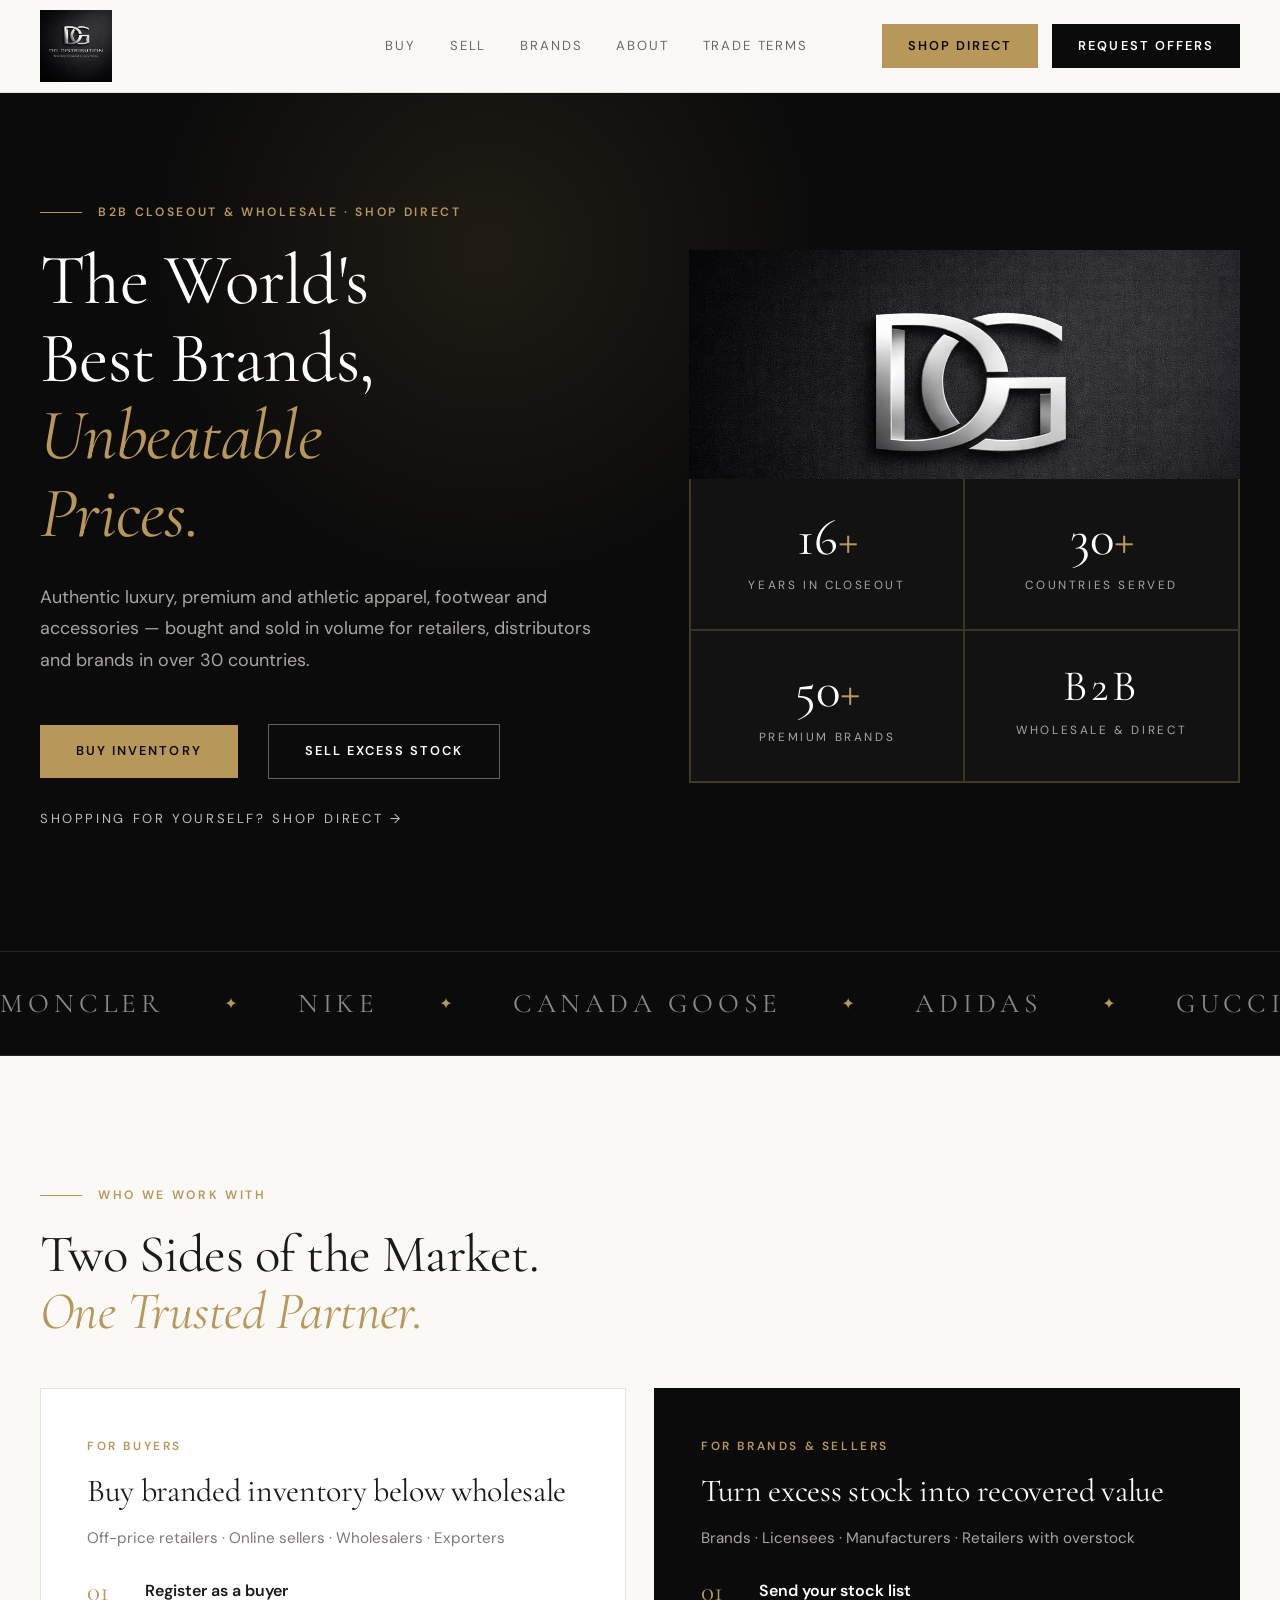
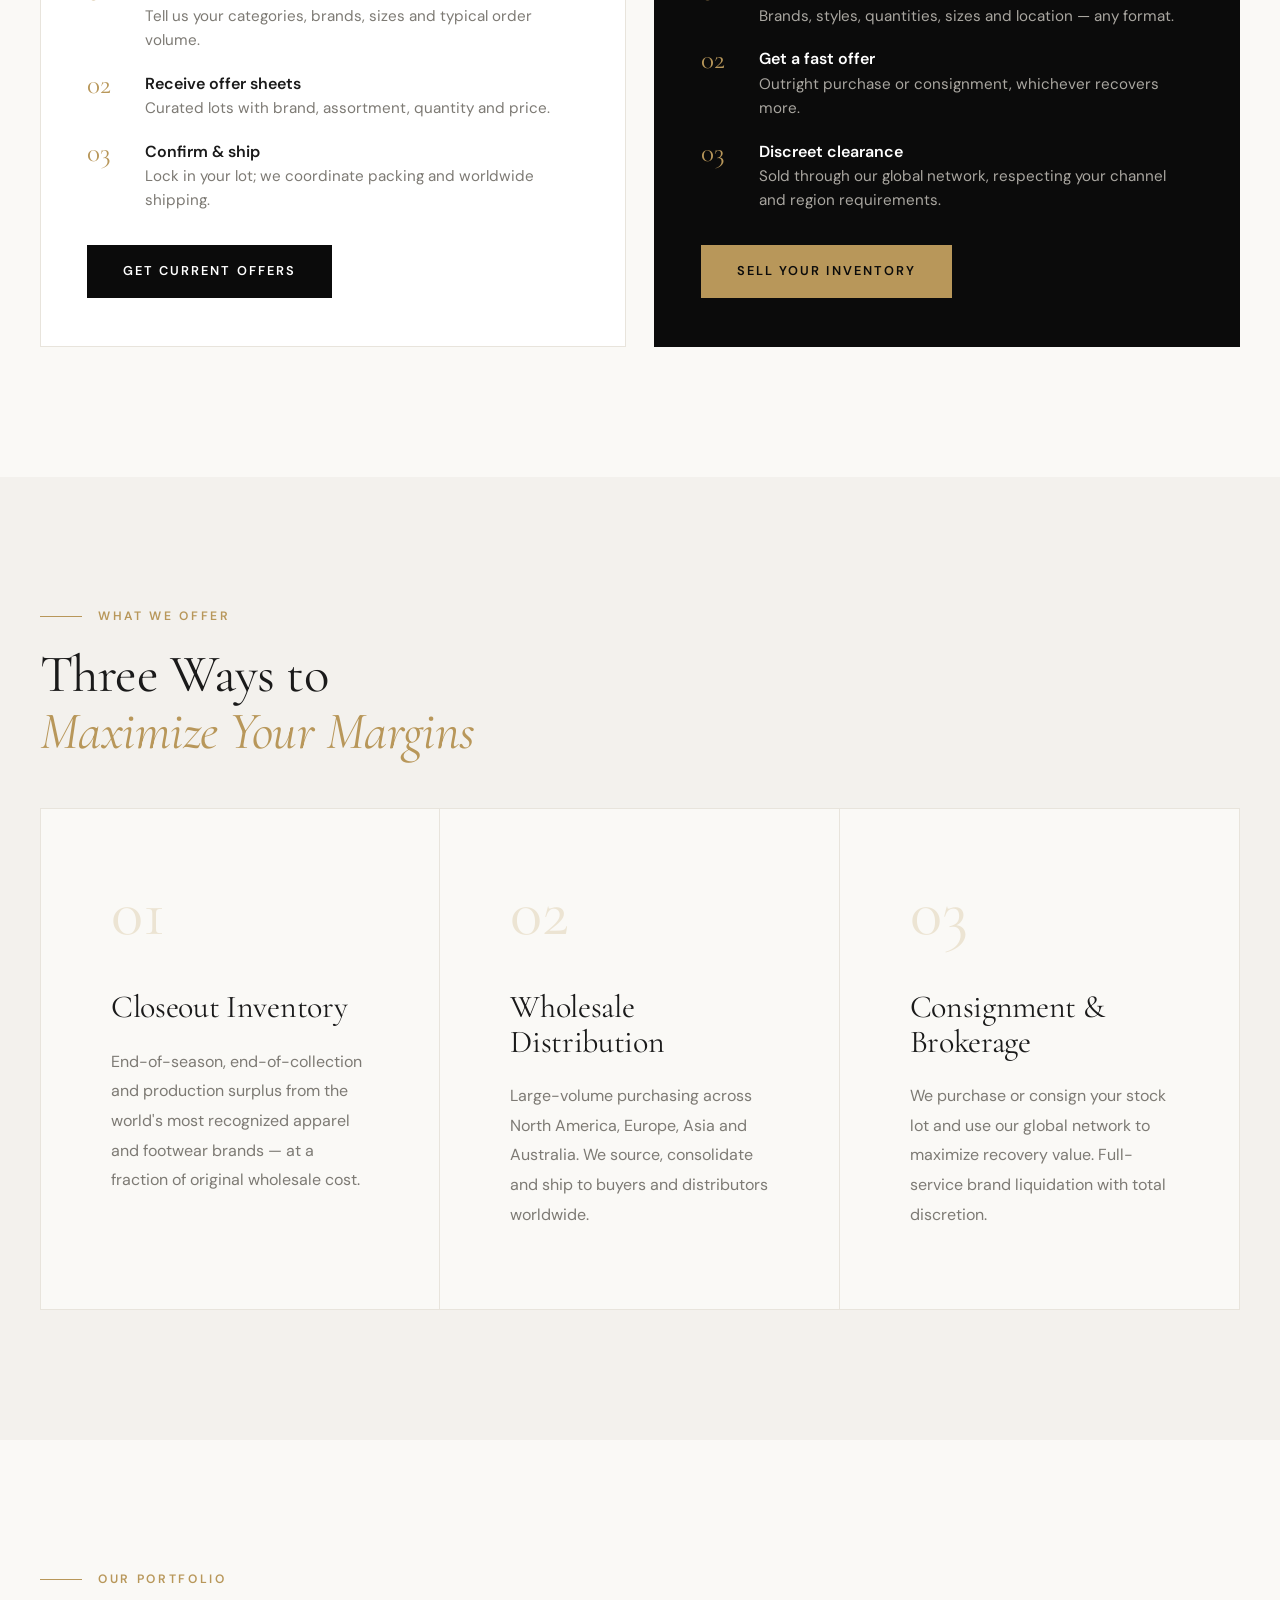
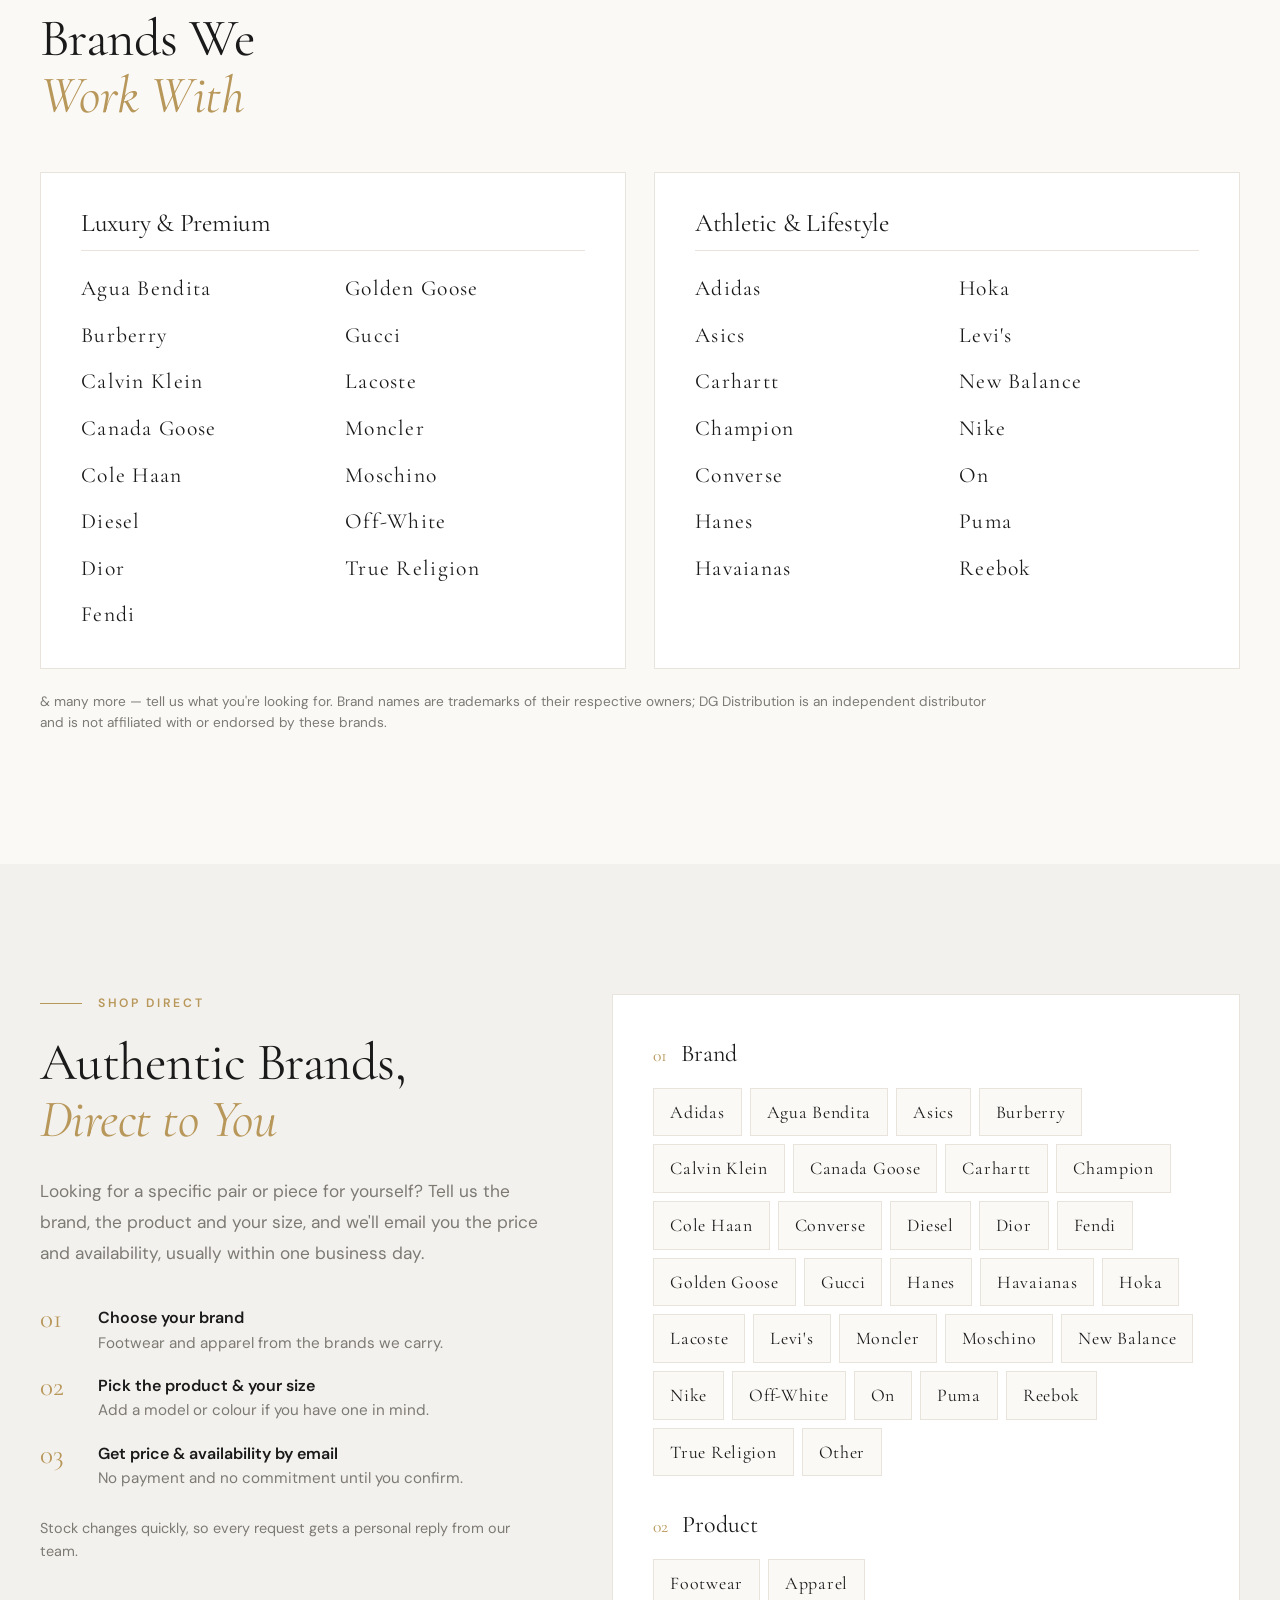
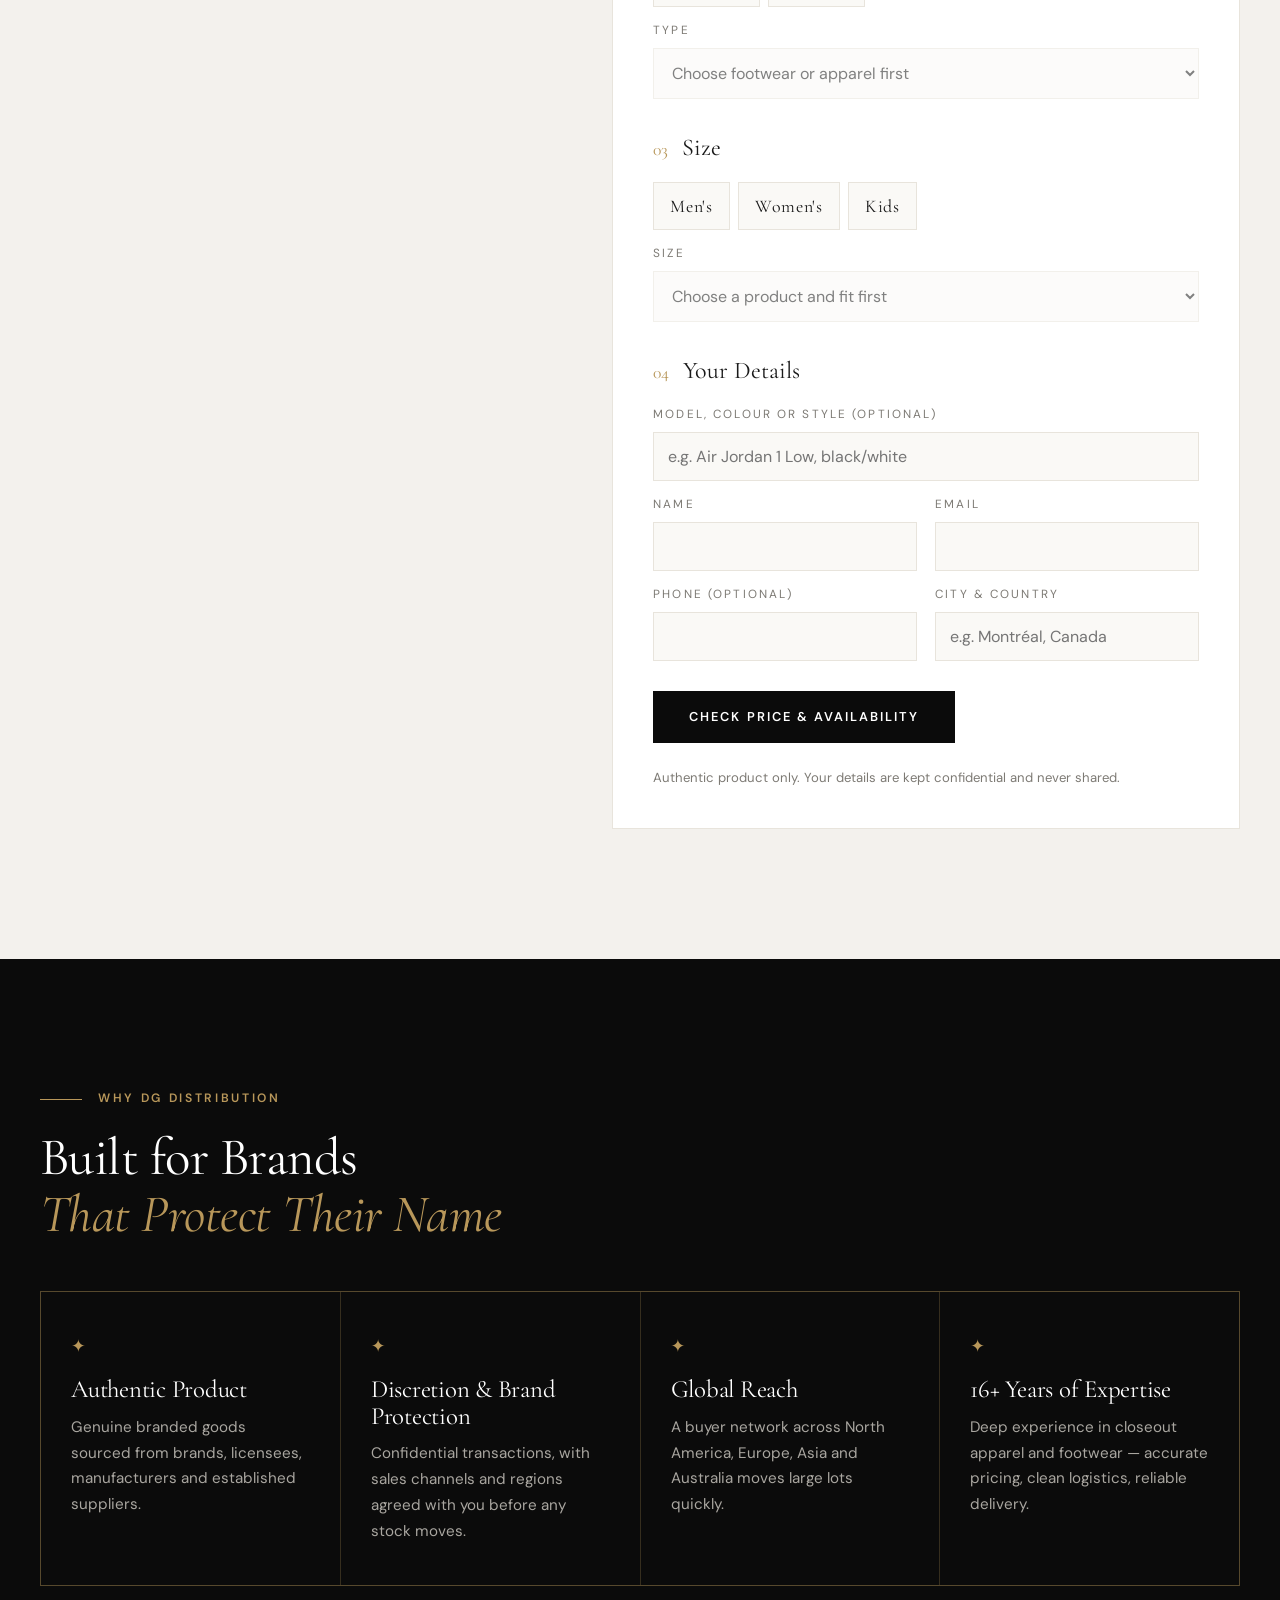
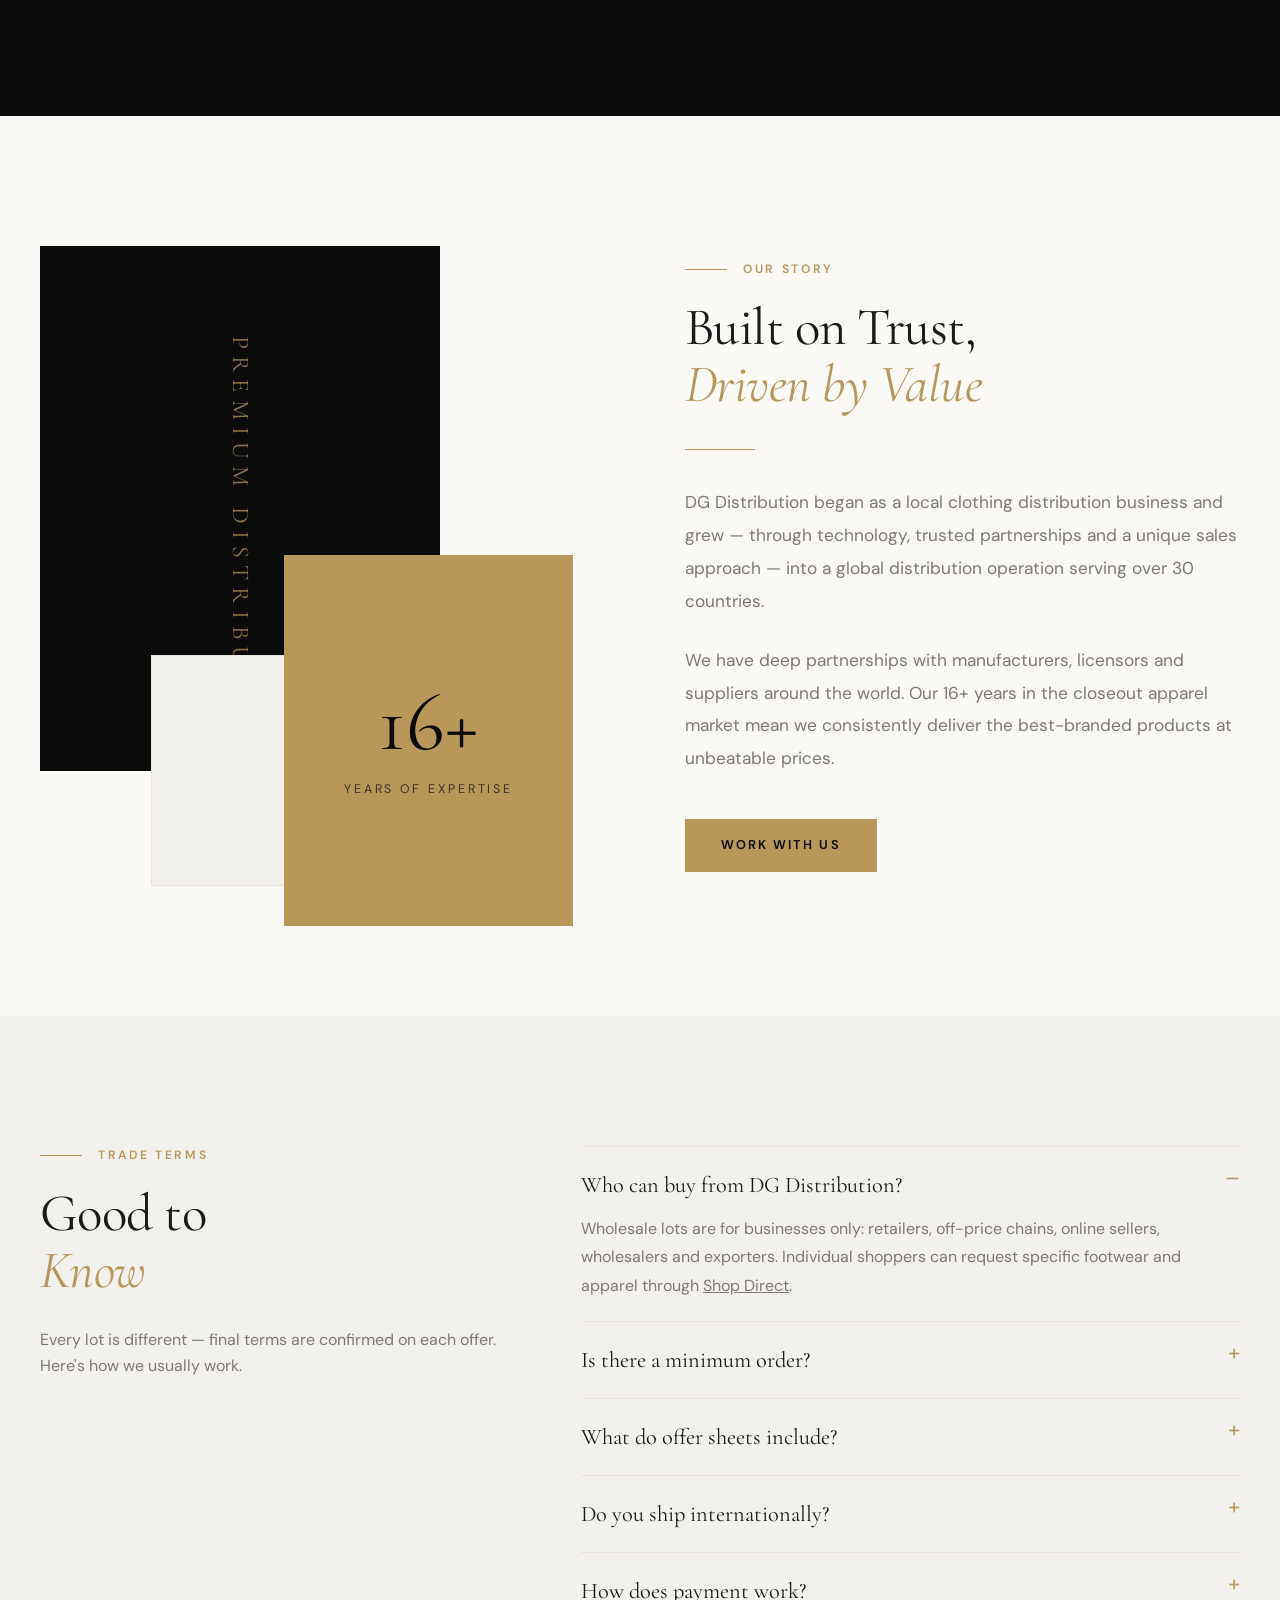
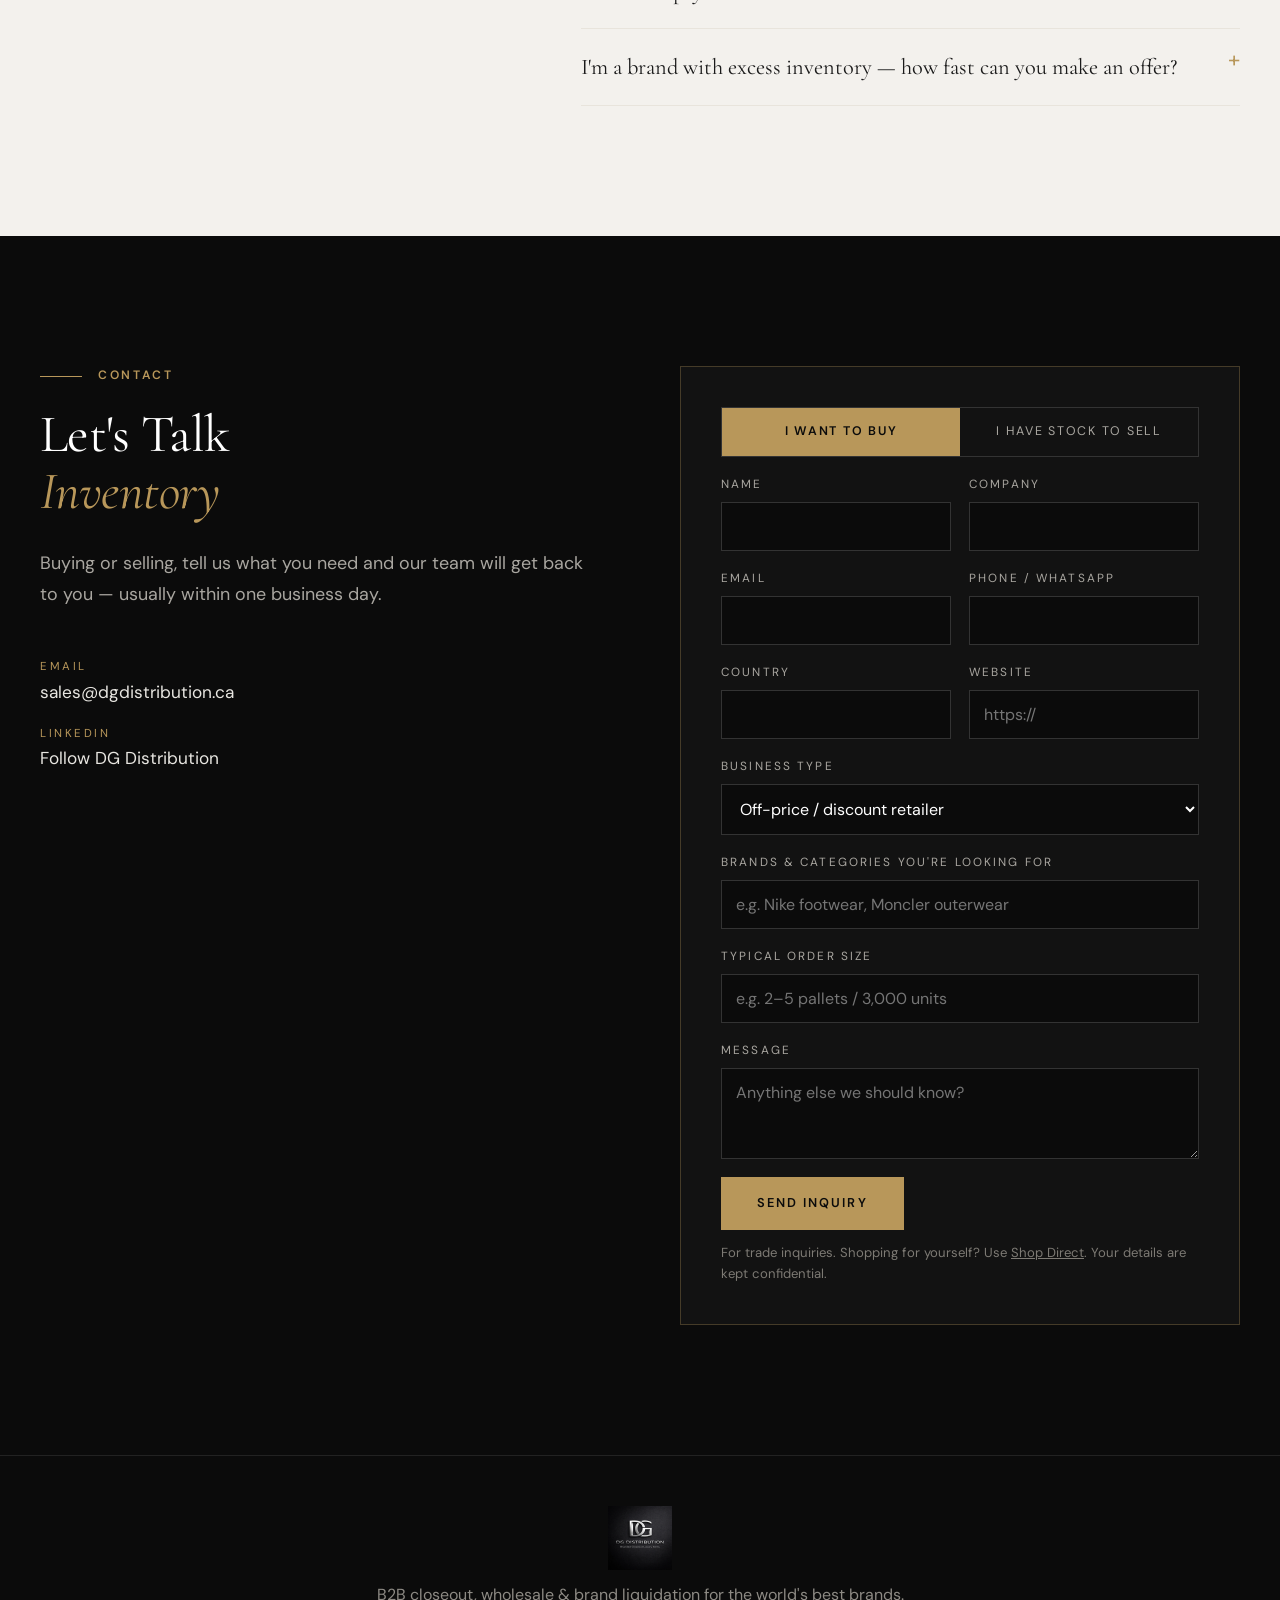
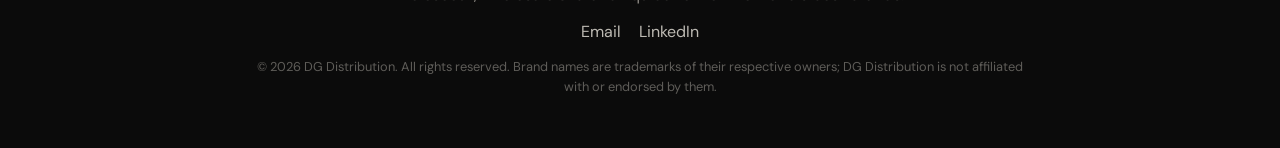
==== commit 4155b38b: "Add Shop Direct buttons to the header and the phone bottom bar Co-Authored-By: Claude Opus 5.5 <nore" ====
--- a/index.html
+++ b/index.html
@@ -14,7 +14,7 @@
   <link rel="preconnect" href="https://fonts.googleapis.com">
   <link rel="preconnect" href="https://fonts.gstatic.com" crossorigin>
   <link rel="stylesheet" href="https://fonts.googleapis.com/css2?family=Cormorant+Garamond:ital,wght@0,400;0,500;0,600;1,400;1,500&family=DM+Sans:wght@400;500;600&display=swap">
-  <link rel="stylesheet" href="styles.css?v=4">
+  <link rel="stylesheet" href="styles.css?v=5">
   <script src="script.js?v=4" defer></script>
 </head>
 <body>
@@ -28,9 +28,9 @@
         <a href="#buyers">Buy</a>
         <a href="#sellers">Sell</a>
         <a href="#brands">Brands</a>
-        <a href="#shop">Shop</a>
         <a href="#about">About</a>
         <a href="#terms">Trade Terms</a>
+        <a class="btn btn-gold nav-cta" href="#shop">Shop Direct</a>
         <a class="btn btn-dark nav-cta" href="#contact" data-role="buyer">Request Offers</a>
       </nav>
     </div>
@@ -353,6 +353,9 @@
     </div>
   </footer>
 
-  <a class="sticky-cta" href="#contact" data-role="buyer">Request Offers</a>
+  <div class="sticky-cta">
+    <a href="#shop">Shop Direct</a>
+    <a class="alt" href="#contact" data-role="buyer">Request Offers</a>
+  </div>
 </body>
 </html>
--- a/styles.css
+++ b/styles.css
@@ -45,6 +45,7 @@
 .nav a:not(.btn) { font-size: .82rem; letter-spacing: .14em; text-transform: uppercase; text-decoration: none; color: #6b6964; }
 .nav a:not(.btn):hover { color: var(--black); }
 .nav-cta { margin-left: 40px; padding: 16px 26px; }
+.nav-cta + .nav-cta { margin-left: -20px; }
 .menu-btn { display: none; background: none; border: 0; width: 44px; height: 44px; padding: 10px; cursor: pointer; }
 .menu-btn span { display: block; height: 2px; background: var(--black); margin: 5px 0; }
 
@@ -144,7 +145,7 @@
   .nav { position: absolute; top: 92px; left: 0; right: 0; background: var(--cream); border-bottom: 1px solid var(--line); flex-direction: column; align-items: stretch; gap: 0; padding: 10px 20px 20px; display: none; }
   .nav.open { display: flex; }
   .nav a:not(.btn) { padding: 14px 0; border-bottom: 1px solid var(--line); }
-  .nav-cta { margin: 16px 0 0; text-align: center; }
+  .nav-cta, .nav-cta + .nav-cta { margin: 16px 0 0; text-align: center; }
   .hero { padding: 70px 0 80px; }
   .hero-in, .about, .contact { grid-template-columns: 1fr; gap: 50px; }
   .services { grid-template-columns: 1fr; }
@@ -234,7 +235,9 @@
   .paths, .brand-groups, .terms { grid-template-columns: 1fr; gap: 24px; }
   .why { grid-template-columns: 1fr 1fr; }
   .path { padding: 36px 26px; }
-  .sticky-cta { display: block; position: fixed; left: 16px; right: 16px; bottom: max(16px, env(safe-area-inset-bottom)); z-index: 40; background: var(--gold); color: var(--black); text-align: center; text-decoration: none; font: 600 .82rem/1 var(--sans); letter-spacing: .16em; text-transform: uppercase; padding: 18px; box-shadow: 0 10px 30px rgba(0,0,0,.25); }
+  .sticky-cta { display: grid; grid-template-columns: 1fr 1fr; gap: 10px; position: fixed; left: 16px; right: 16px; bottom: max(16px, env(safe-area-inset-bottom)); z-index: 40; }
+  .sticky-cta a { background: var(--gold); color: var(--black); text-align: center; text-decoration: none; font: 600 .82rem/1 var(--sans); letter-spacing: .14em; text-transform: uppercase; padding: 18px 8px; box-shadow: 0 10px 30px rgba(0,0,0,.25); }
+  .sticky-cta a.alt { background: var(--black); color: #fff; outline: 1px solid var(--gold); outline-offset: -1px; }
   .footer { padding-bottom: 100px; }
 }
 @media (max-width: 560px) {
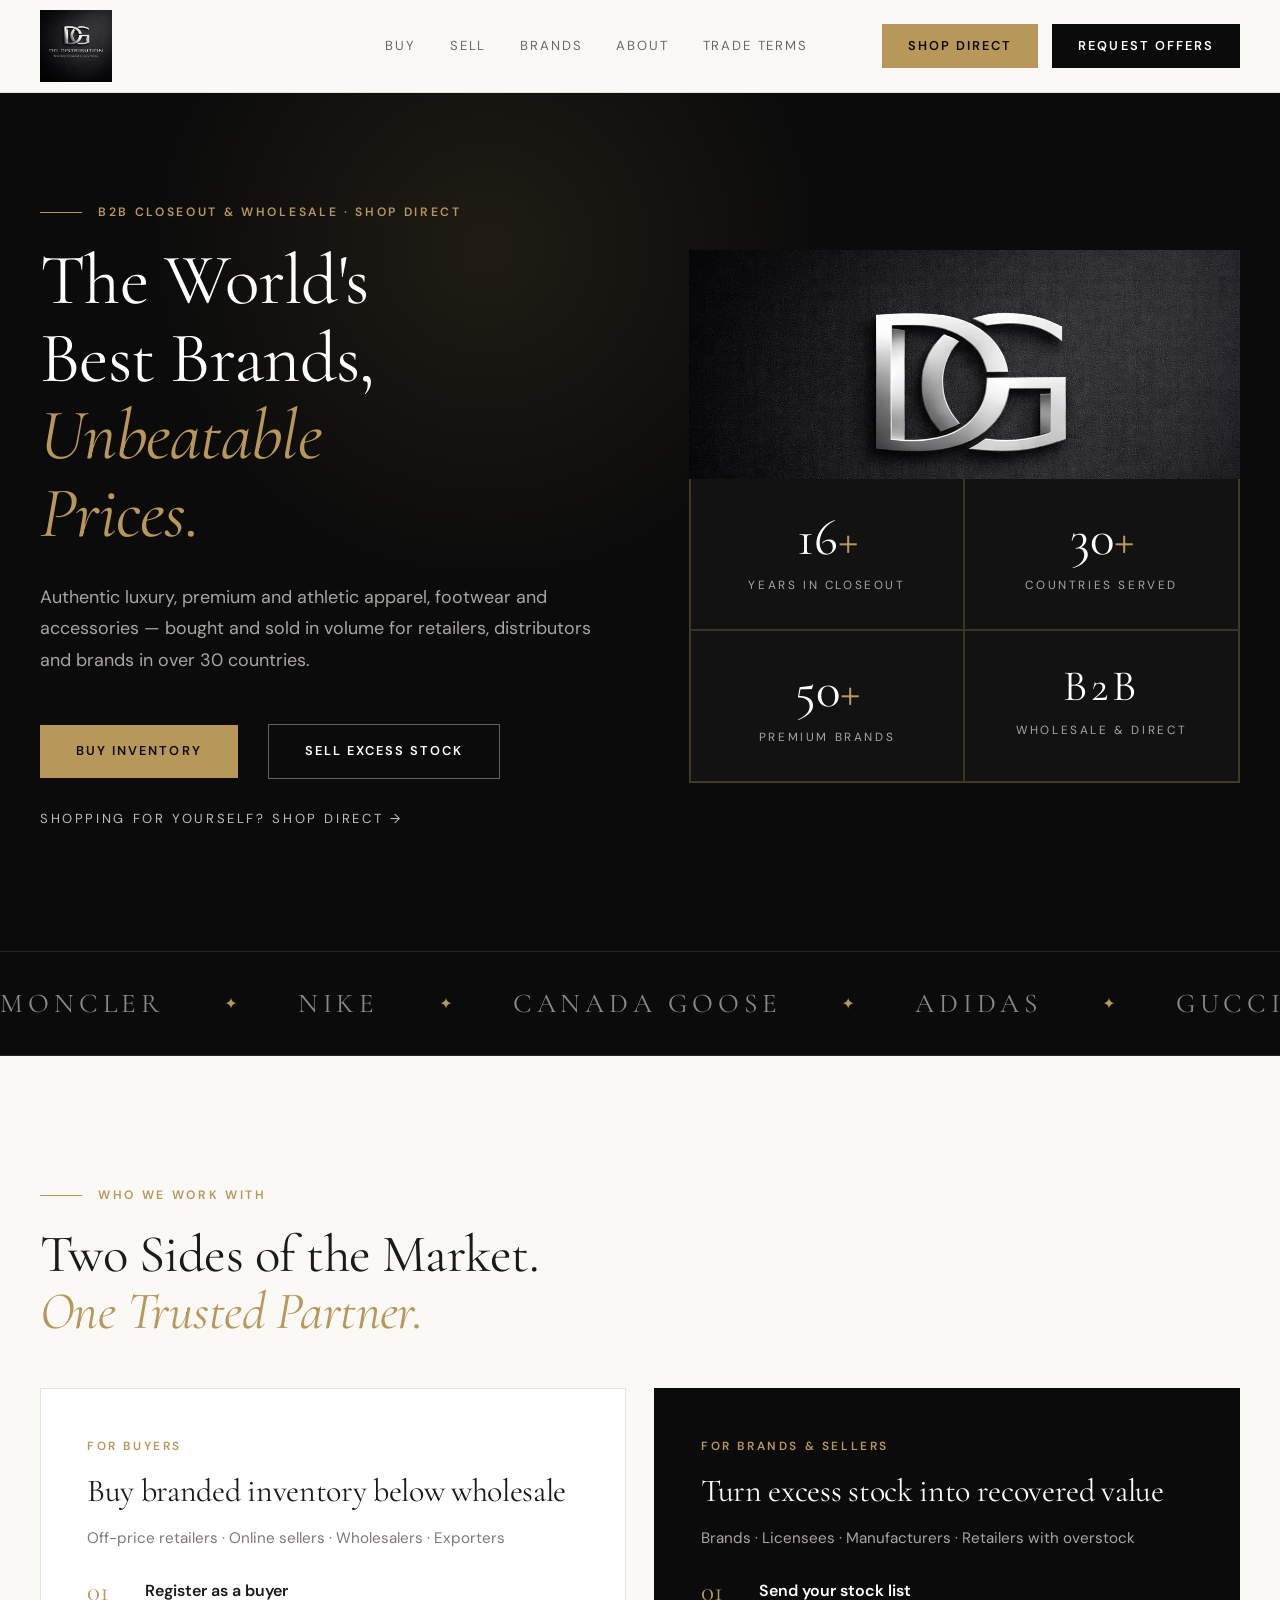
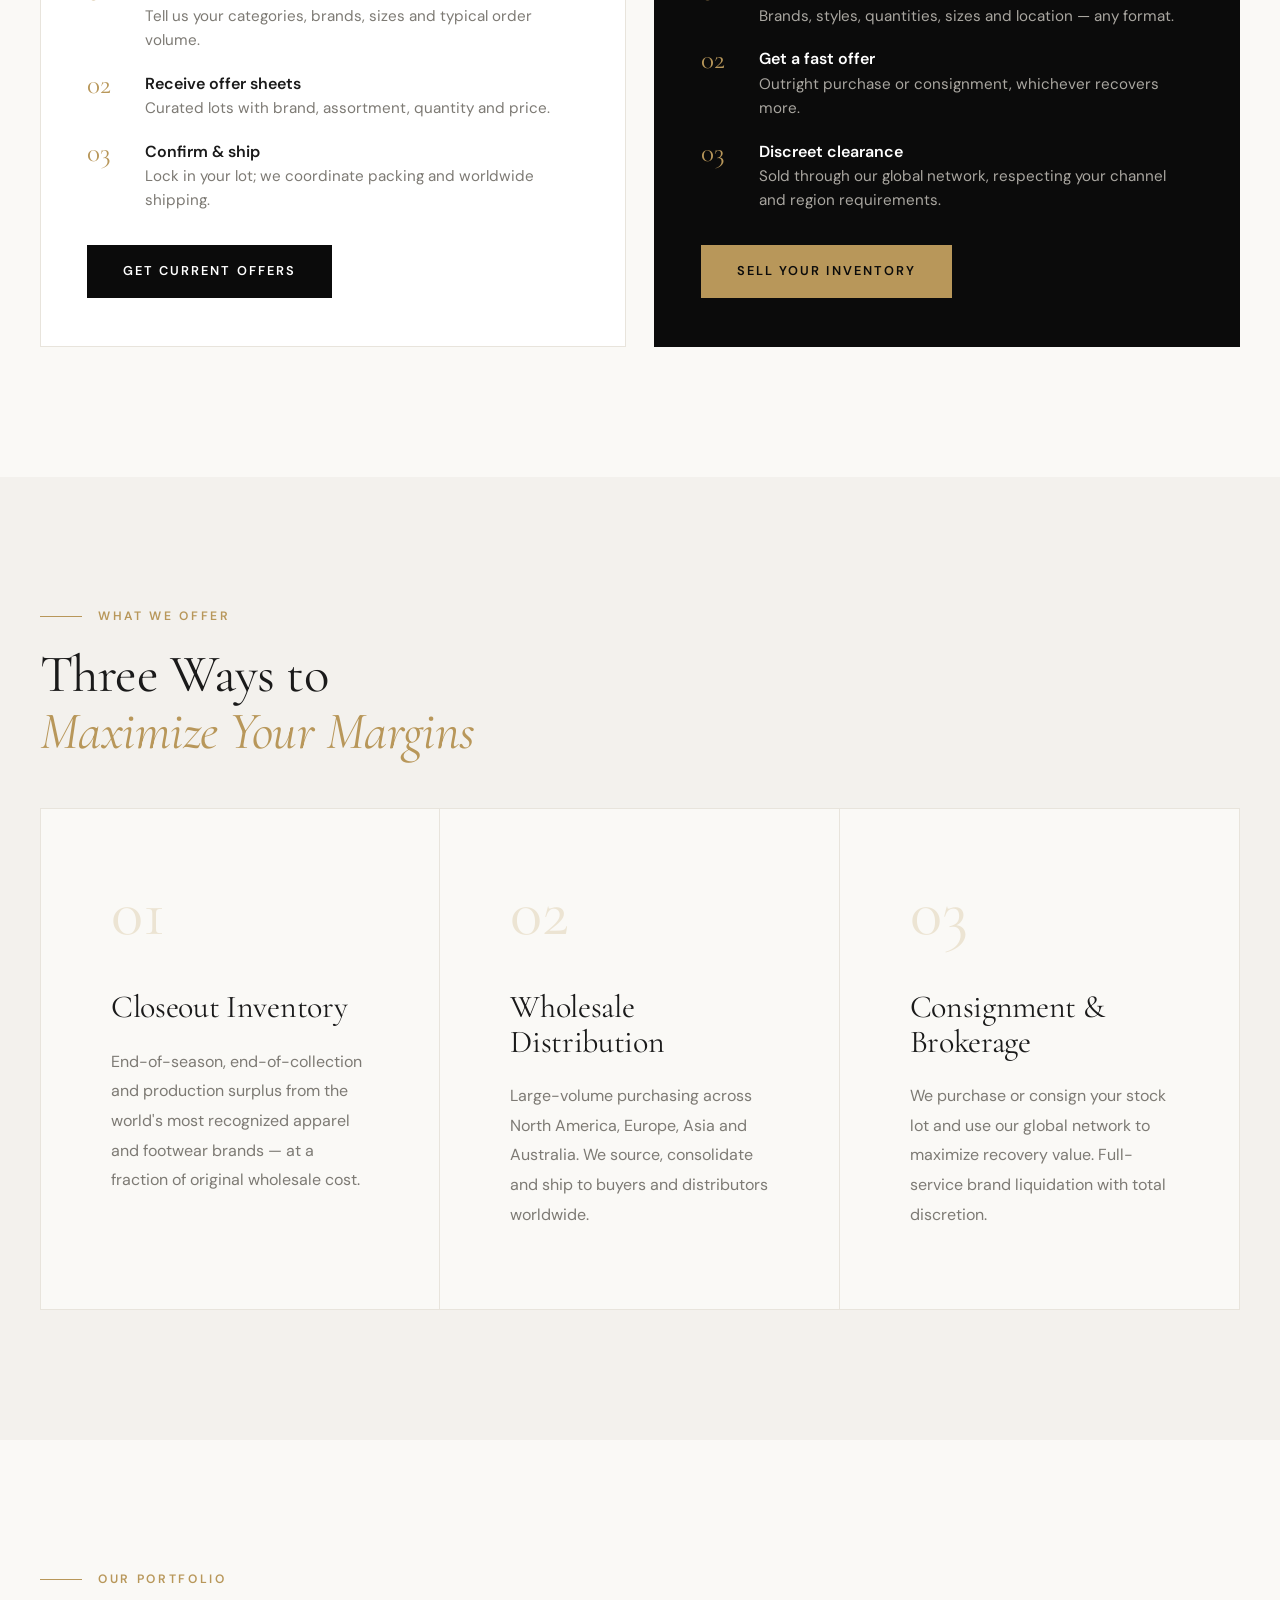
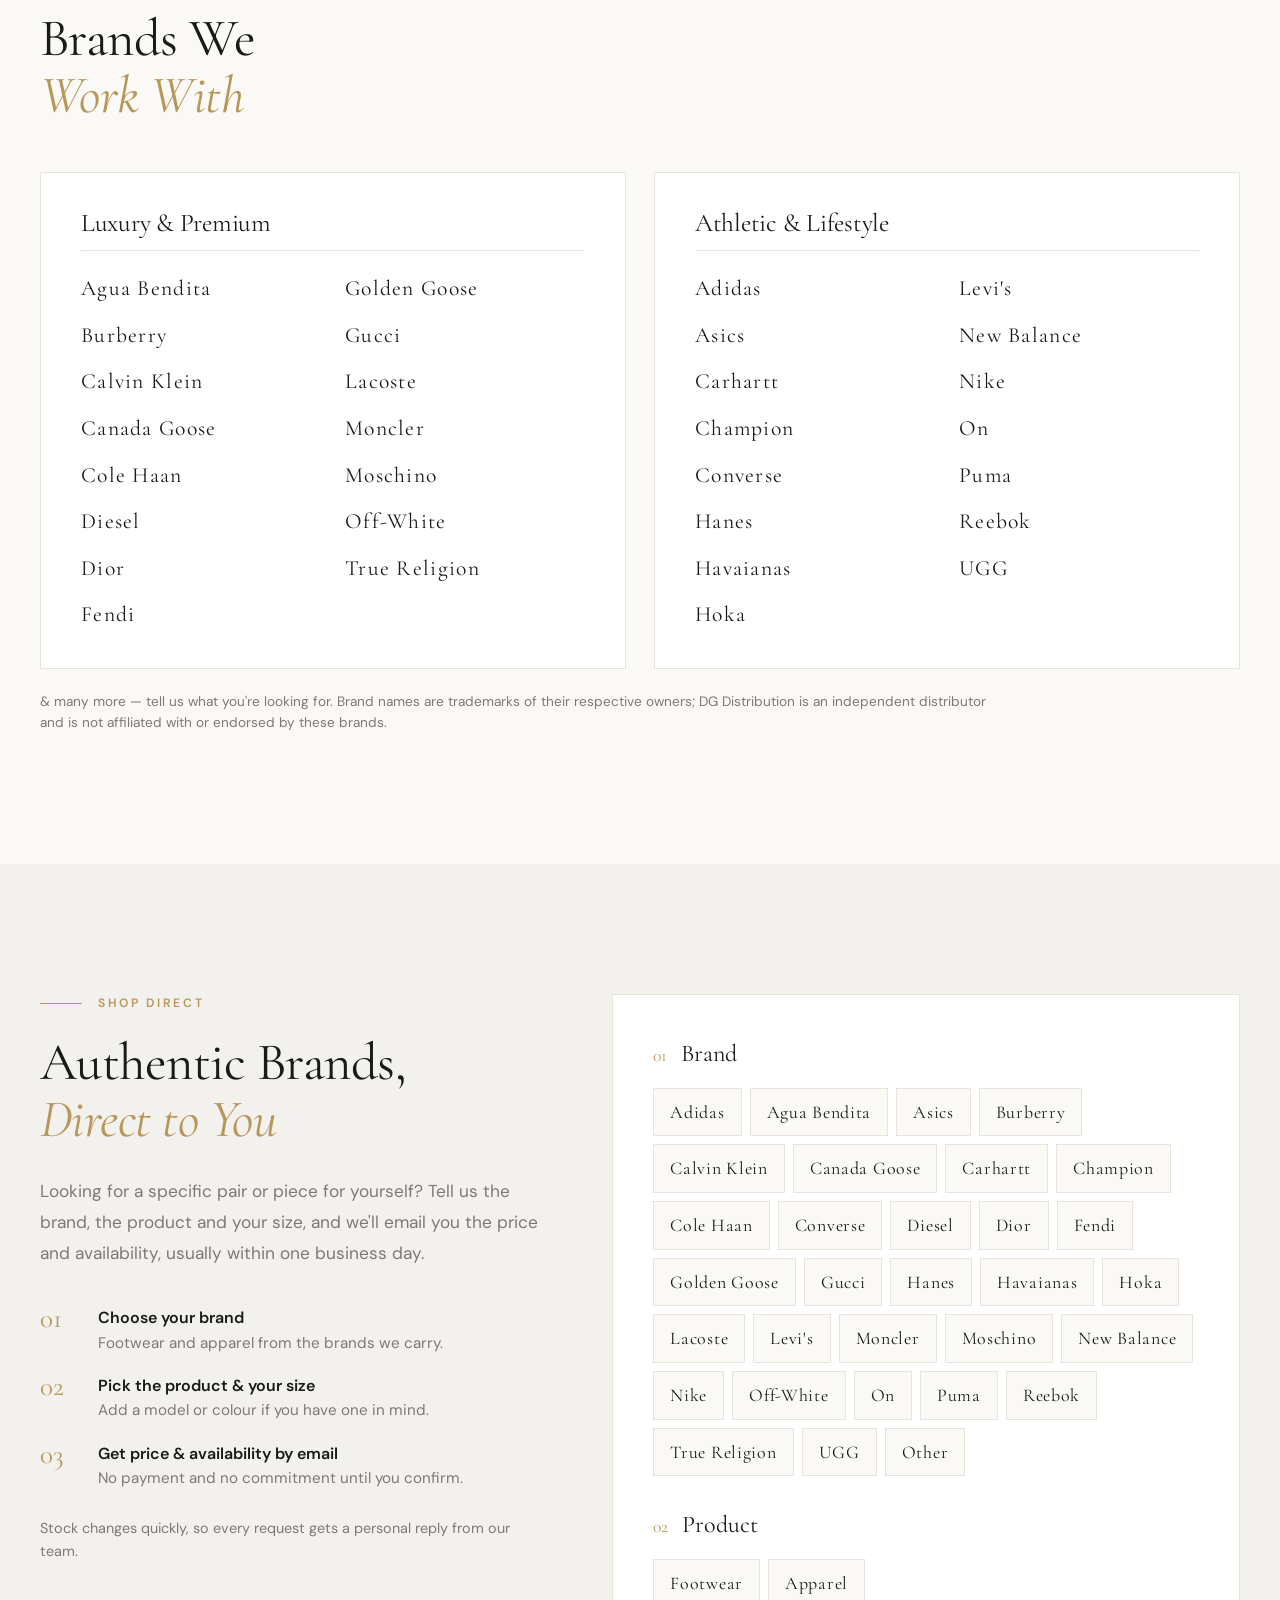
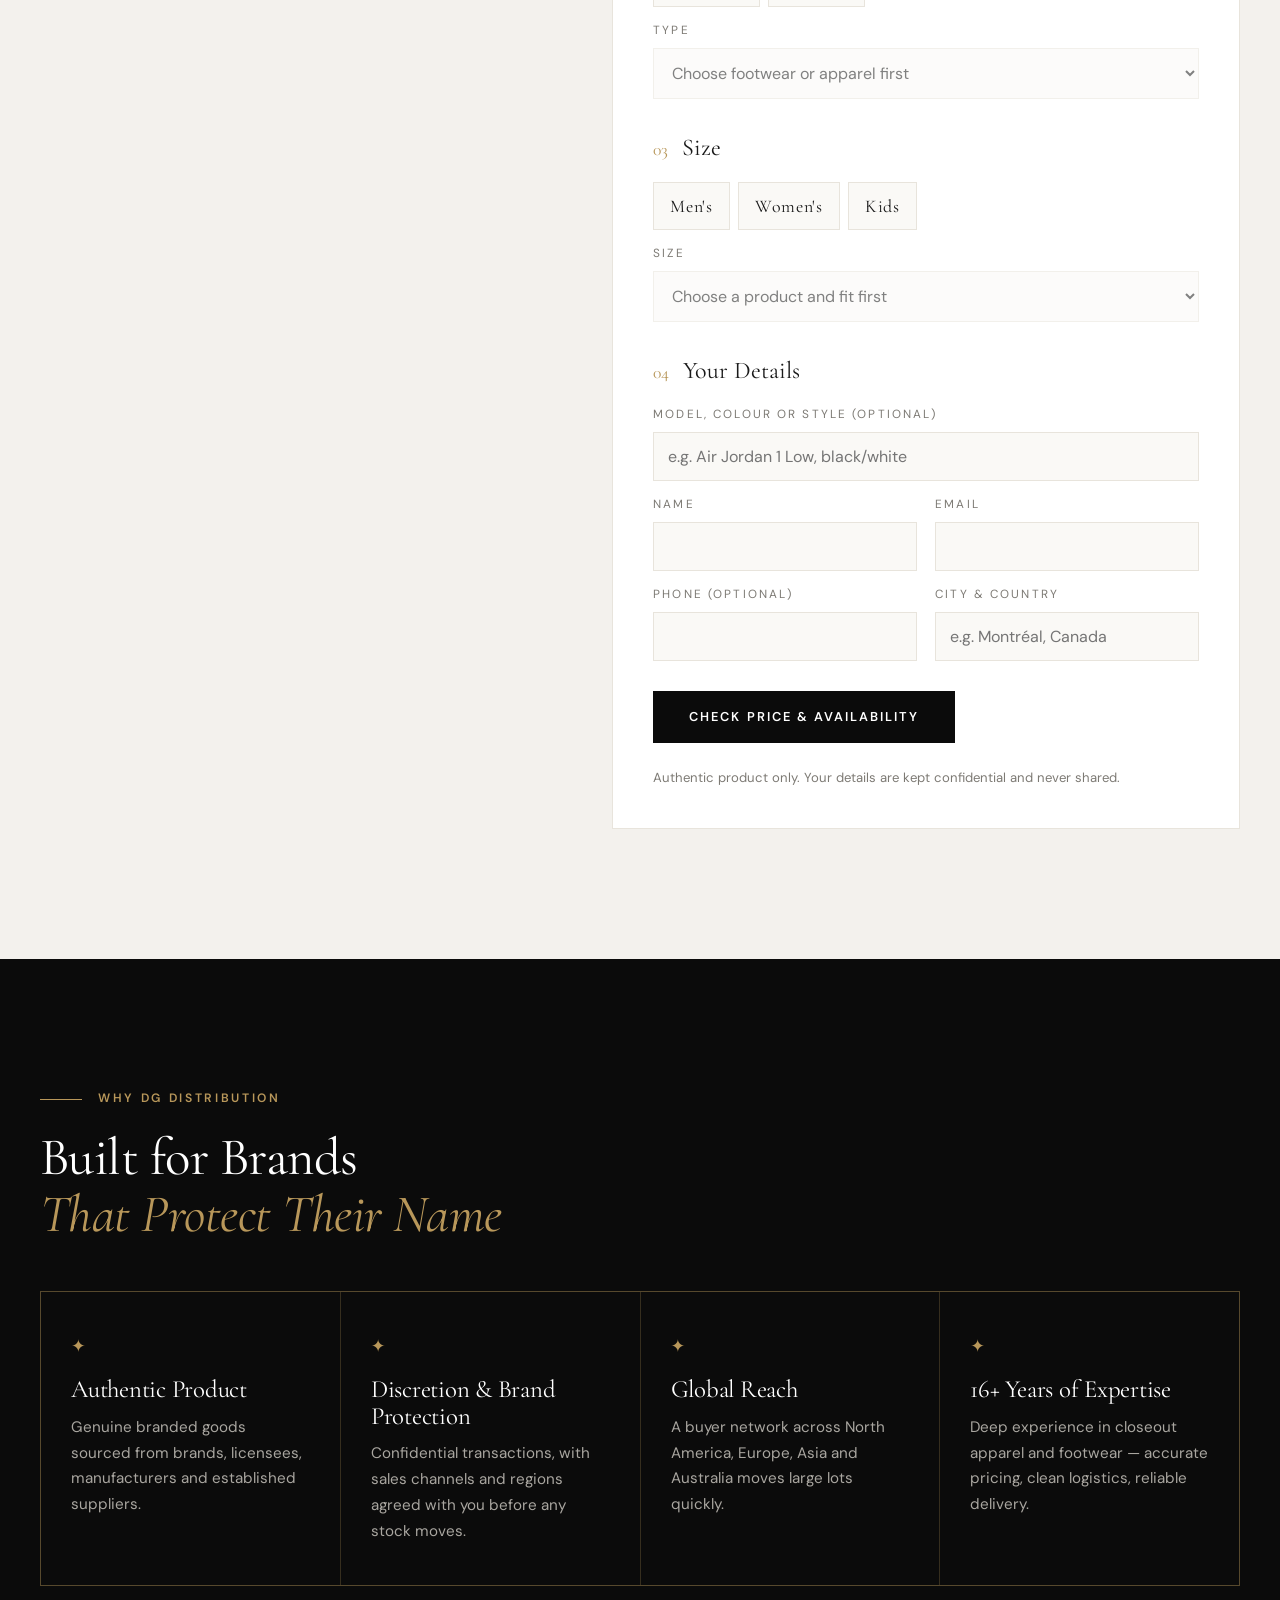
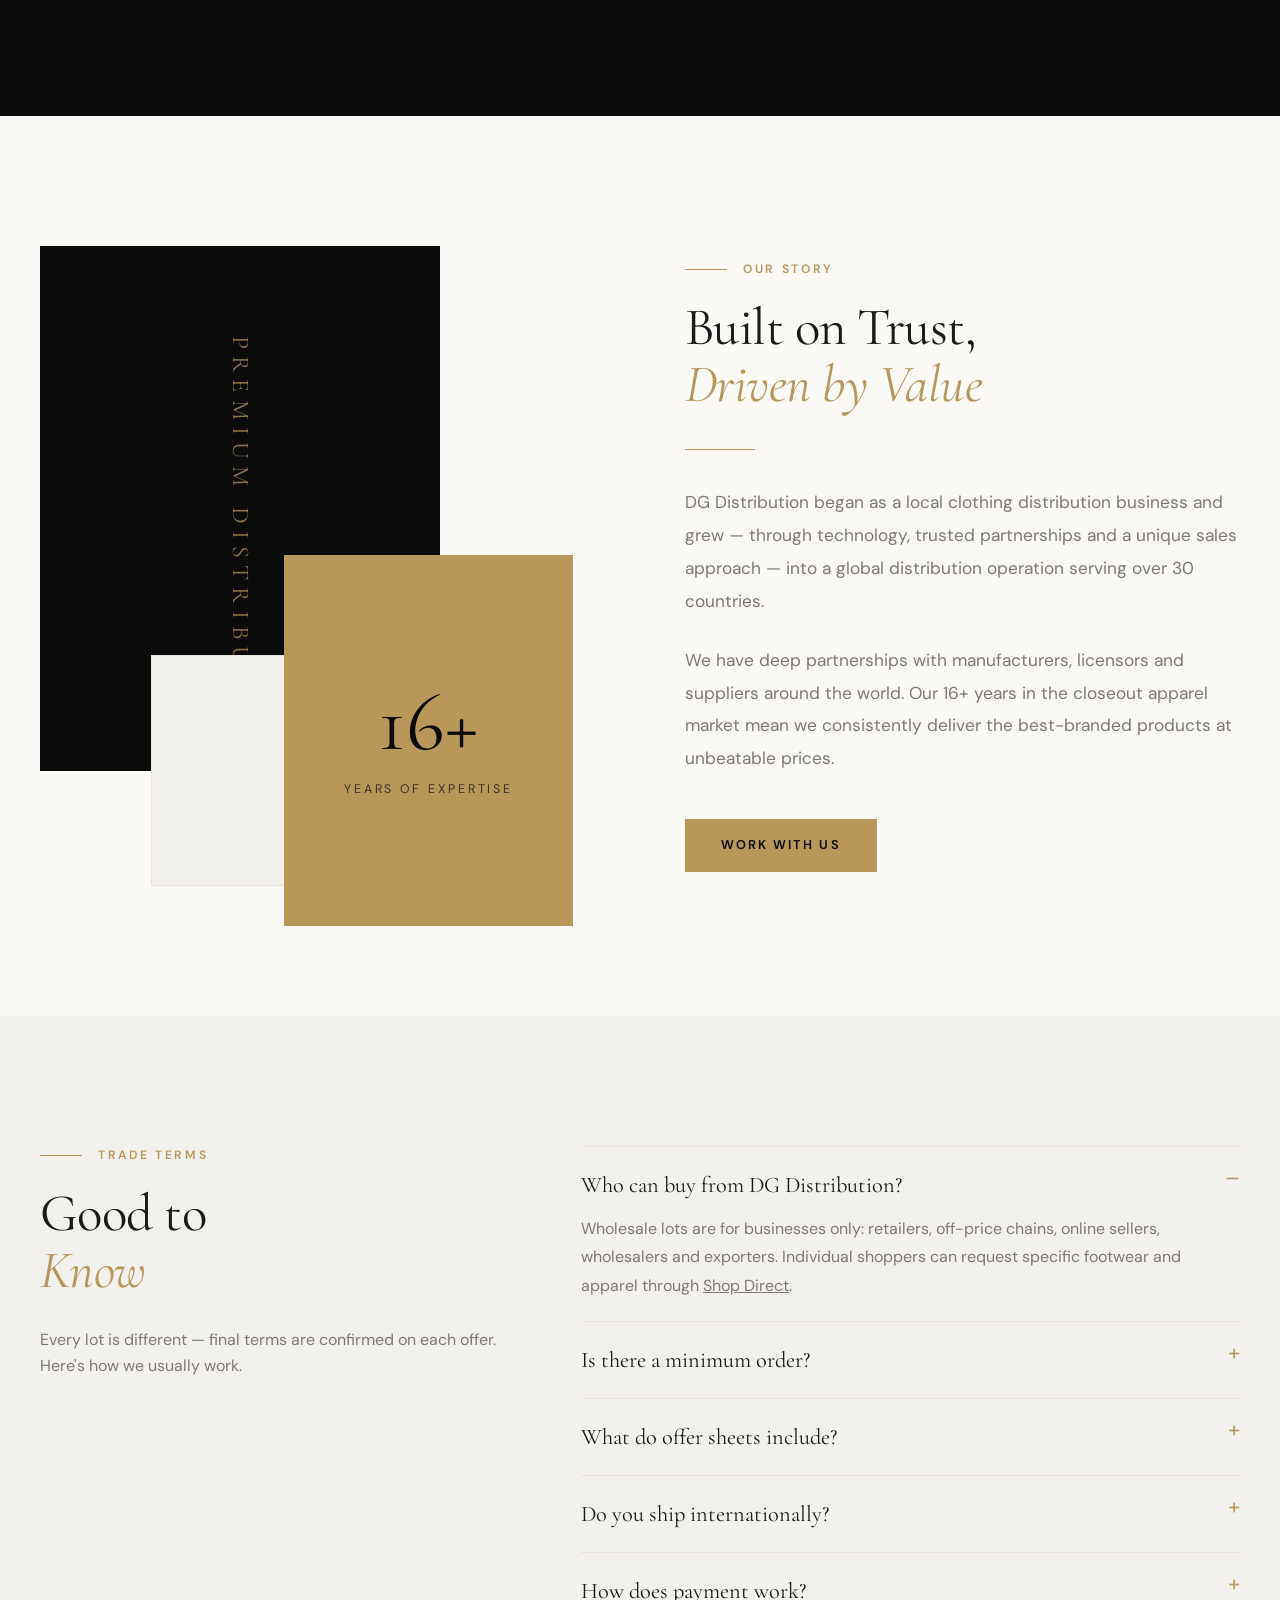
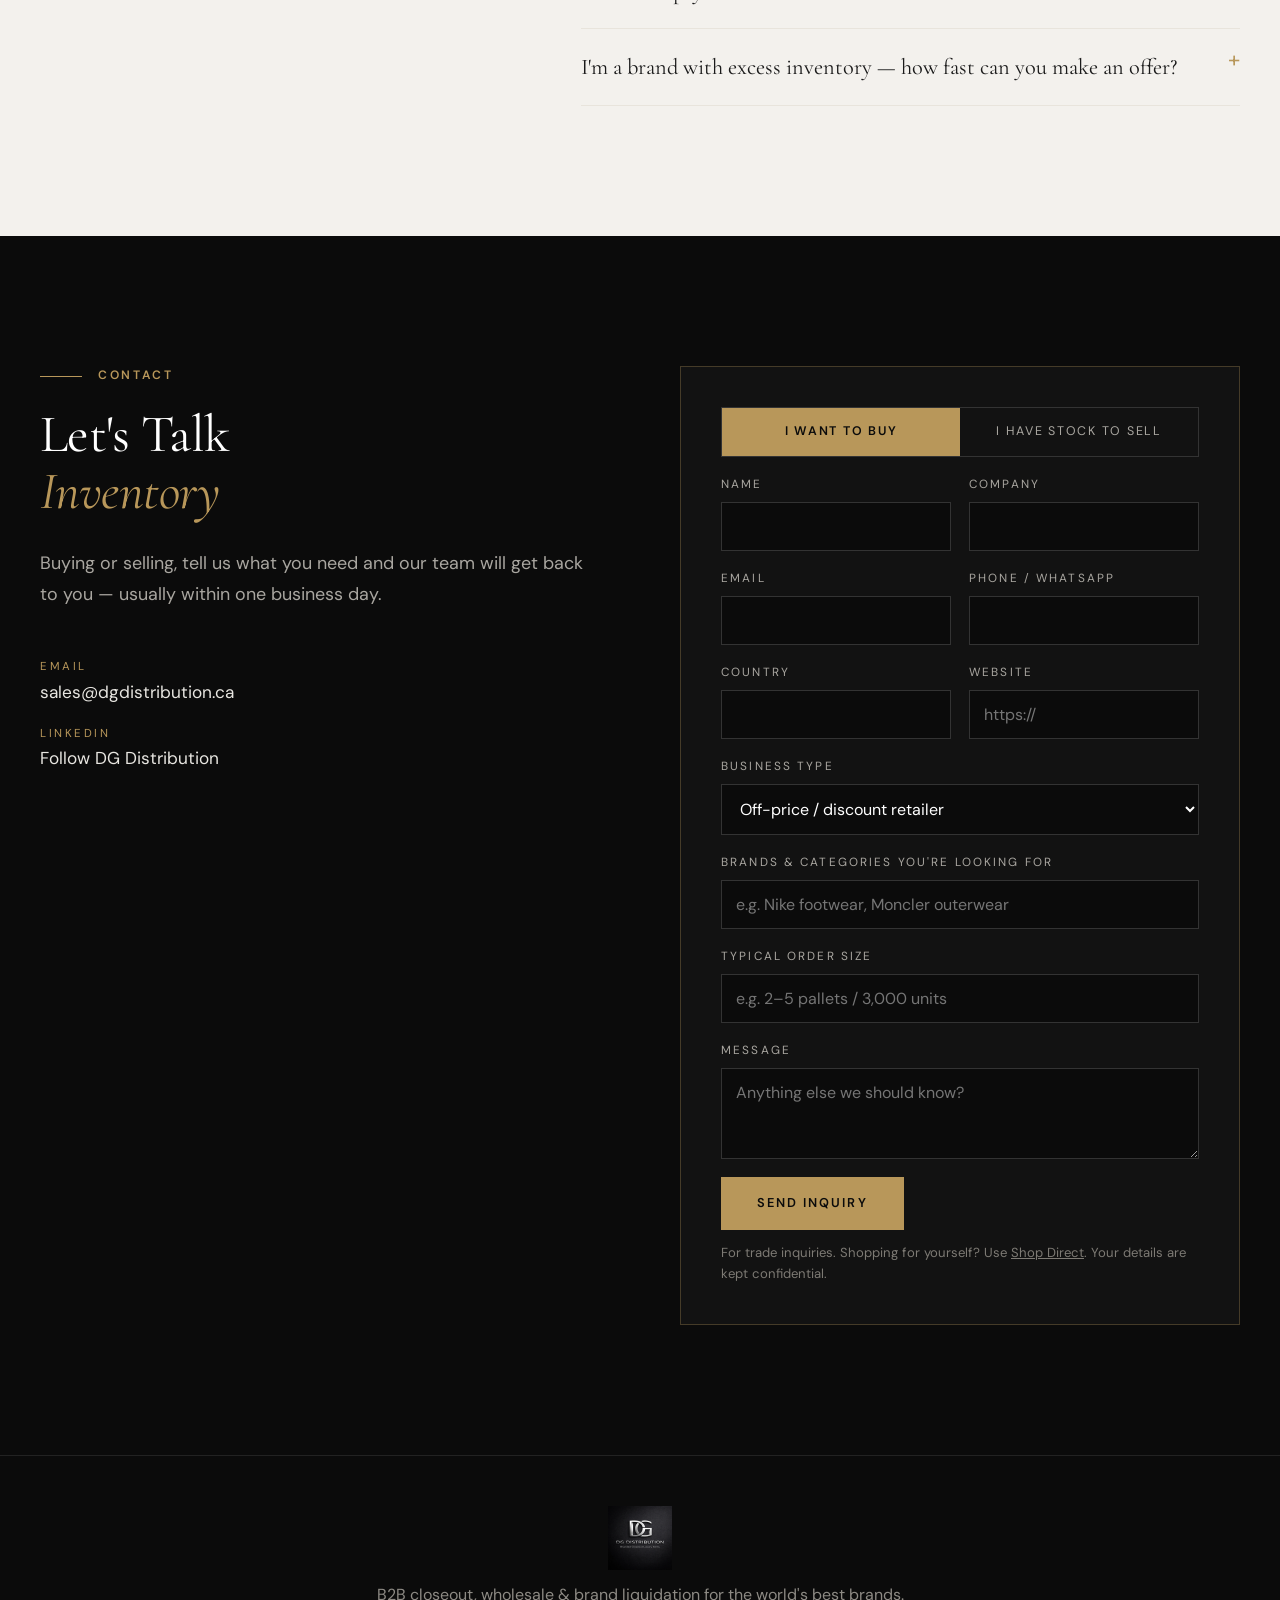
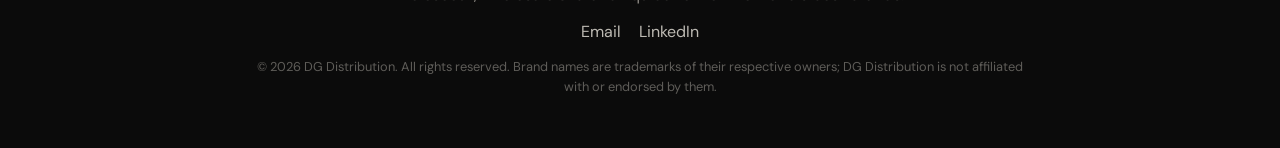
==== commit 72378a45: "Add UGG to athletic & lifestyle brands and Shop Direct Co-Authored-By: Claude Opus 5.5 <noreply@anth" ====
--- a/index.html
+++ b/index.html
@@ -142,7 +142,7 @@
           <div class="brand-group reveal">
             <h3>Athletic &amp; Lifestyle</h3>
             <ul>
-              <li>Adidas</li><li>Asics</li><li>Carhartt</li><li>Champion</li><li>Converse</li><li>Hanes</li><li>Havaianas</li><li>Hoka</li><li>Levi's</li><li>New Balance</li><li>Nike</li><li>On</li><li>Puma</li><li>Reebok</li>
+              <li>Adidas</li><li>Asics</li><li>Carhartt</li><li>Champion</li><li>Converse</li><li>Hanes</li><li>Havaianas</li><li>Hoka</li><li>Levi's</li><li>New Balance</li><li>Nike</li><li>On</li><li>Puma</li><li>Reebok</li><li>UGG</li>
             </ul>
           </div>
         </div>
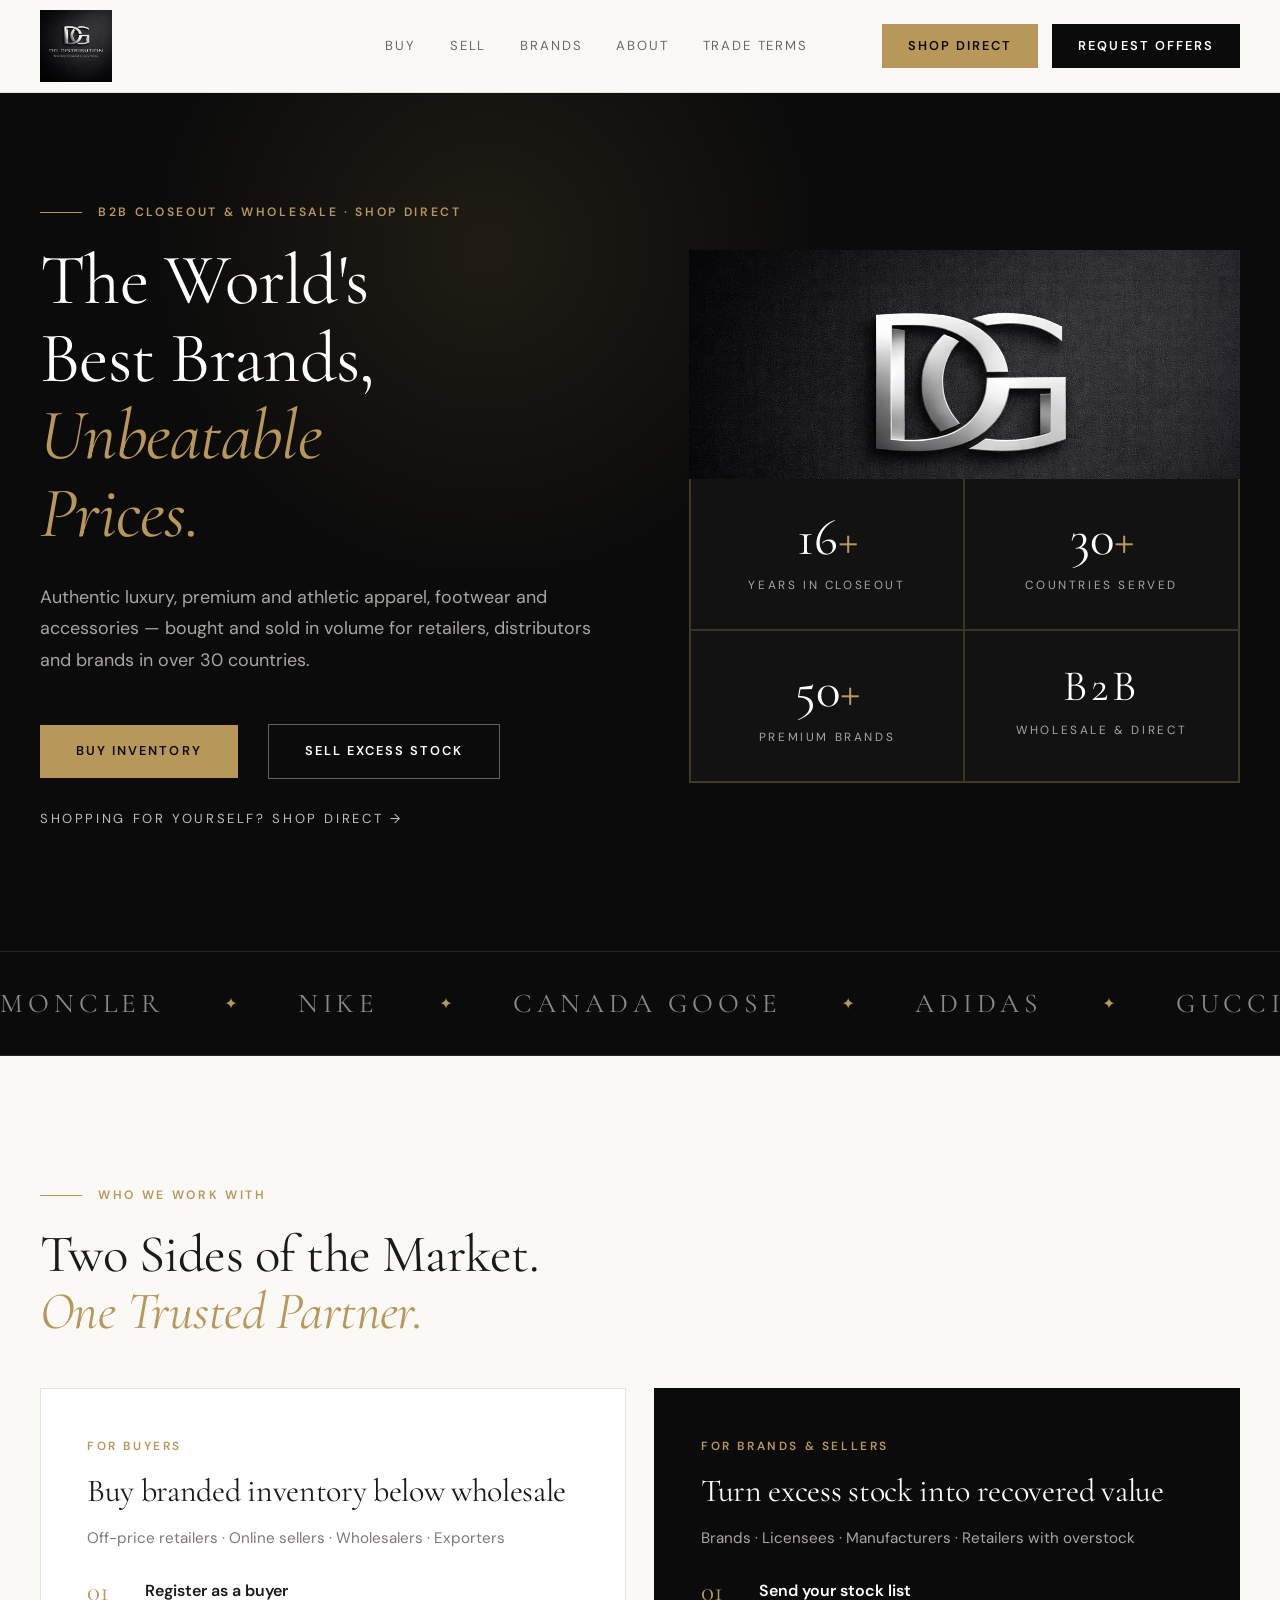
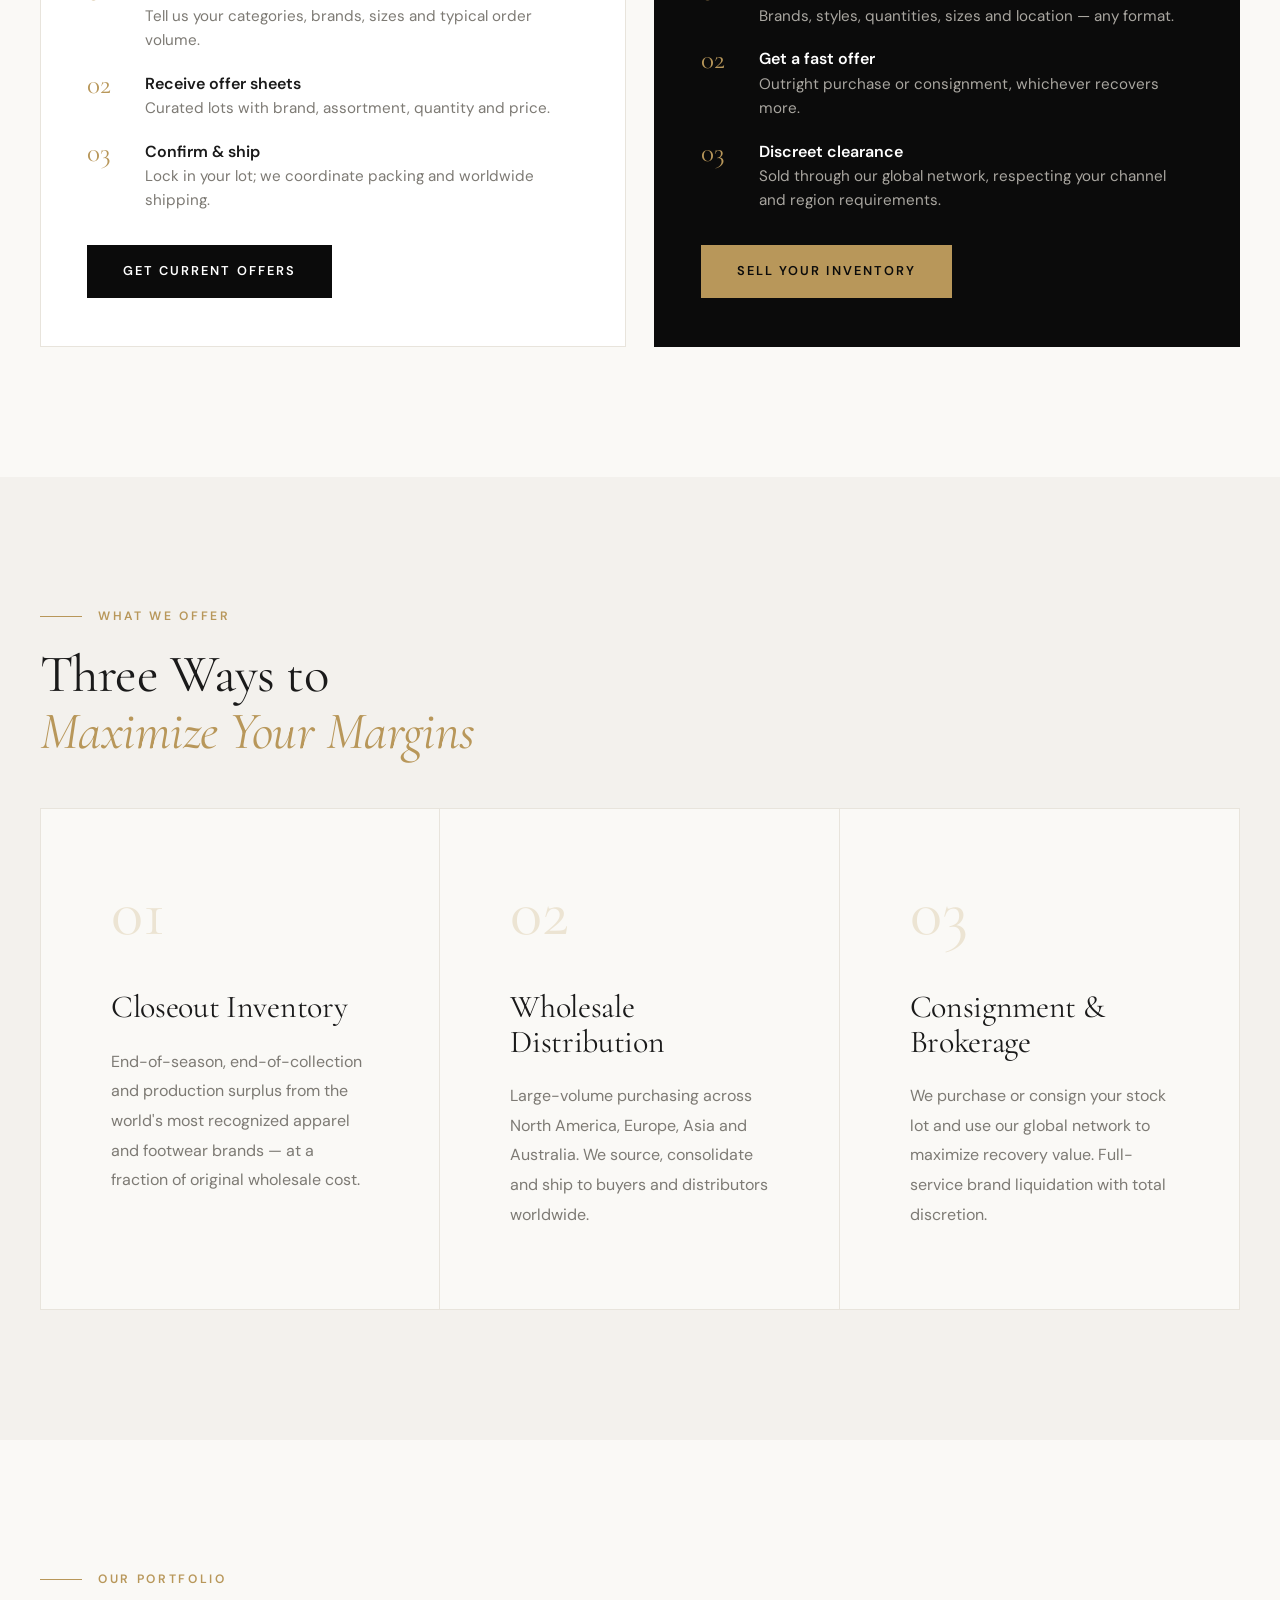
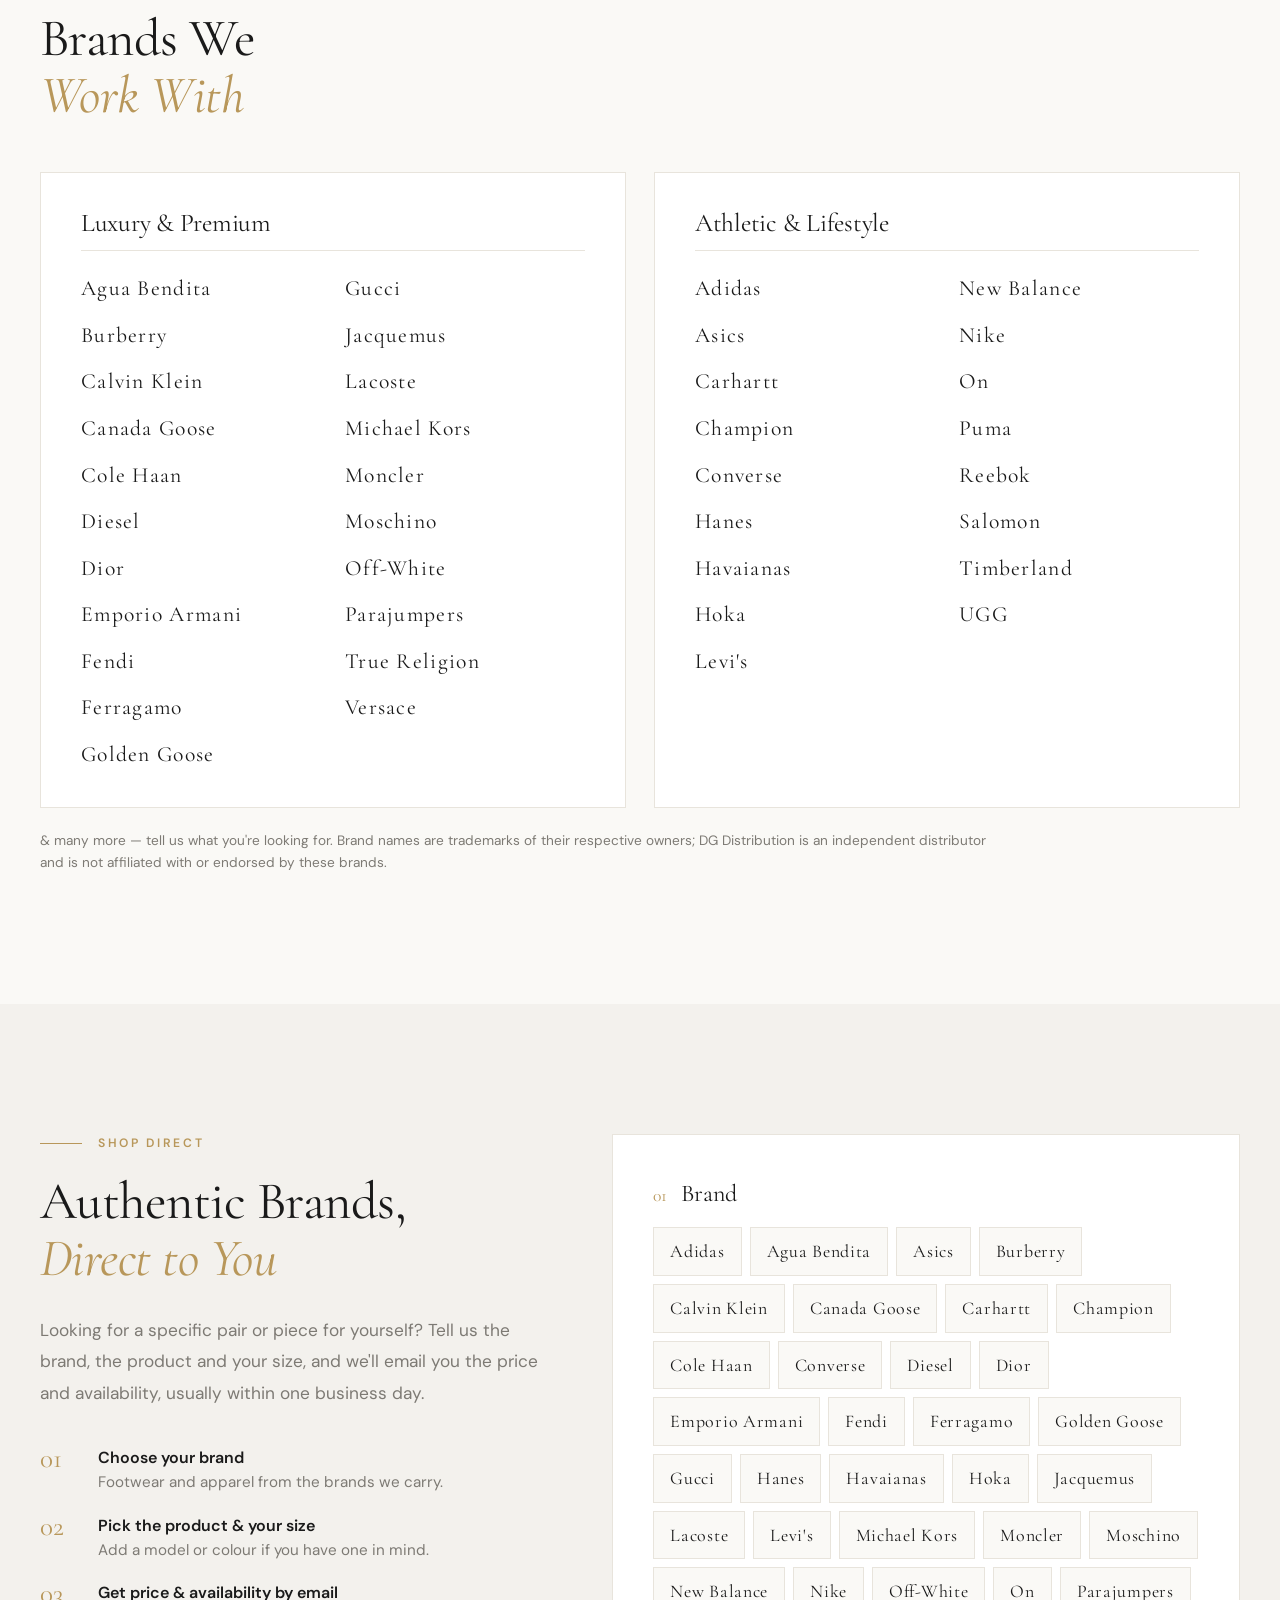
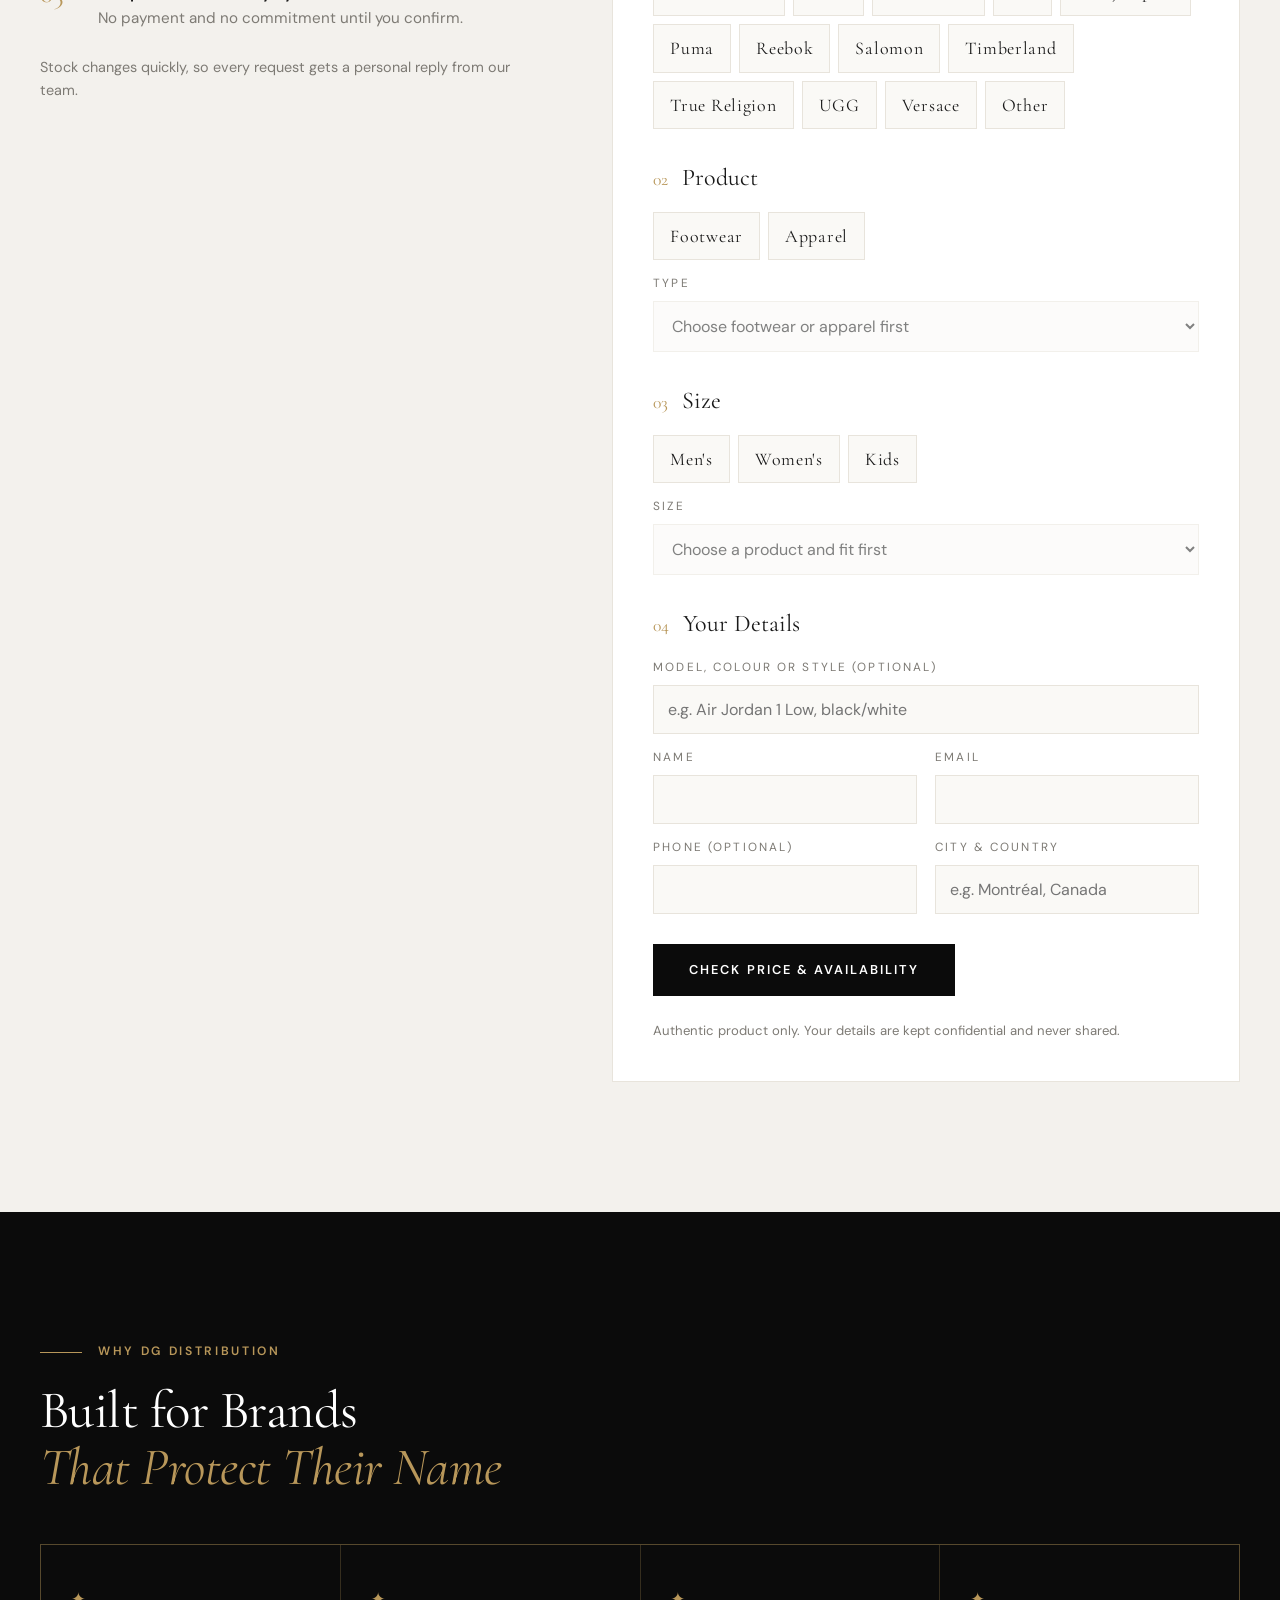
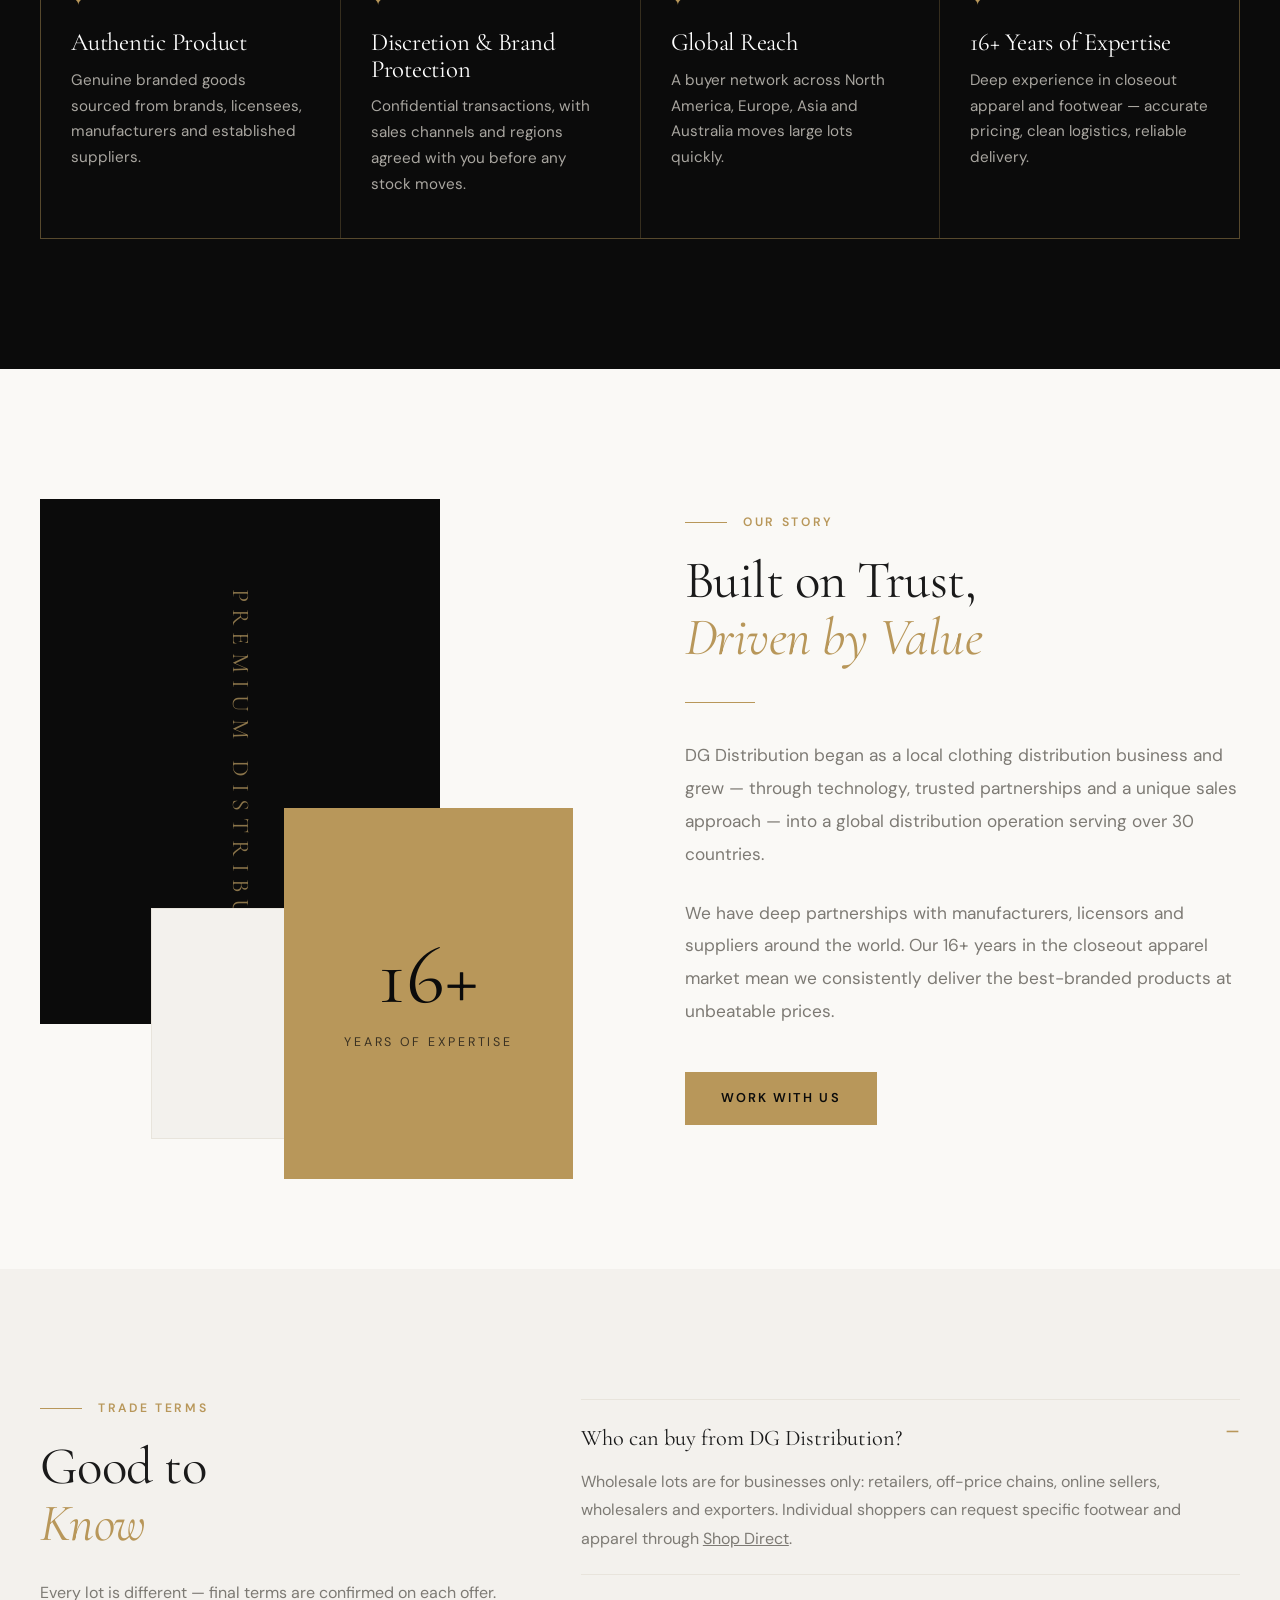
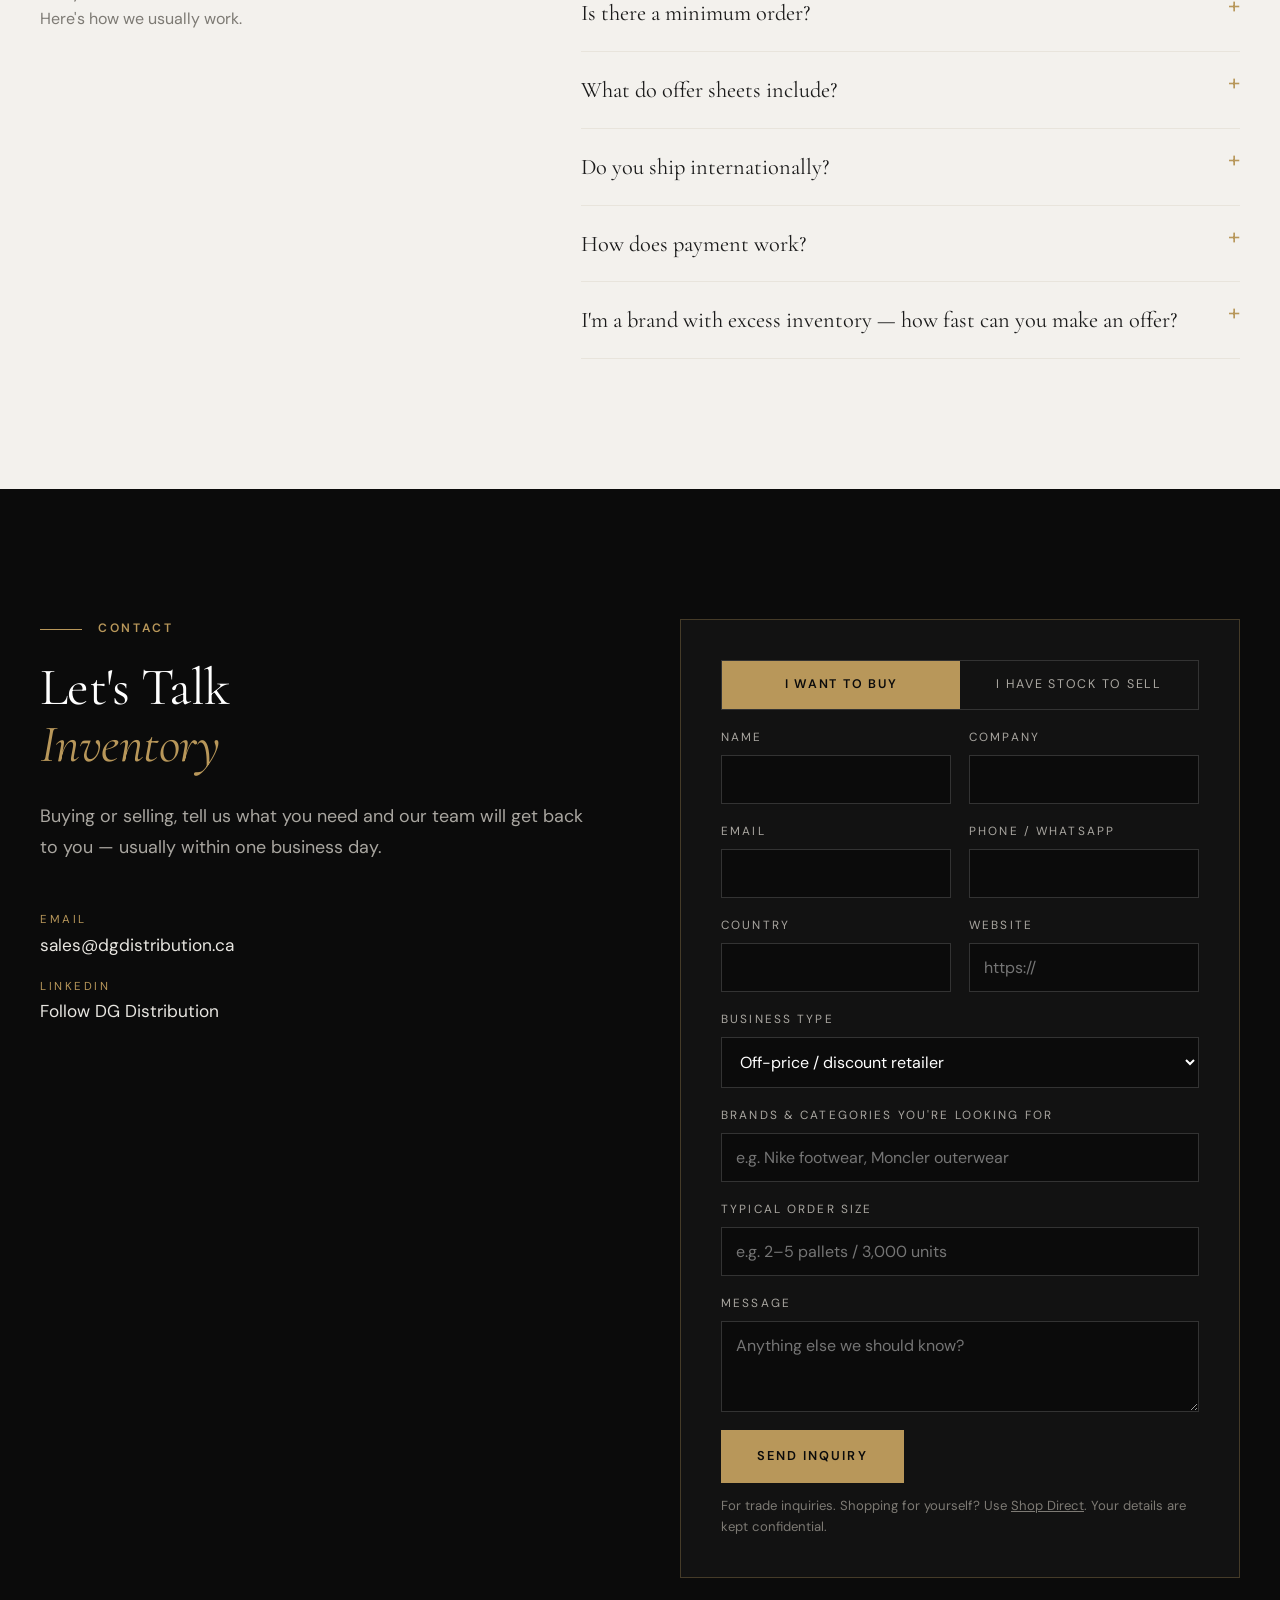
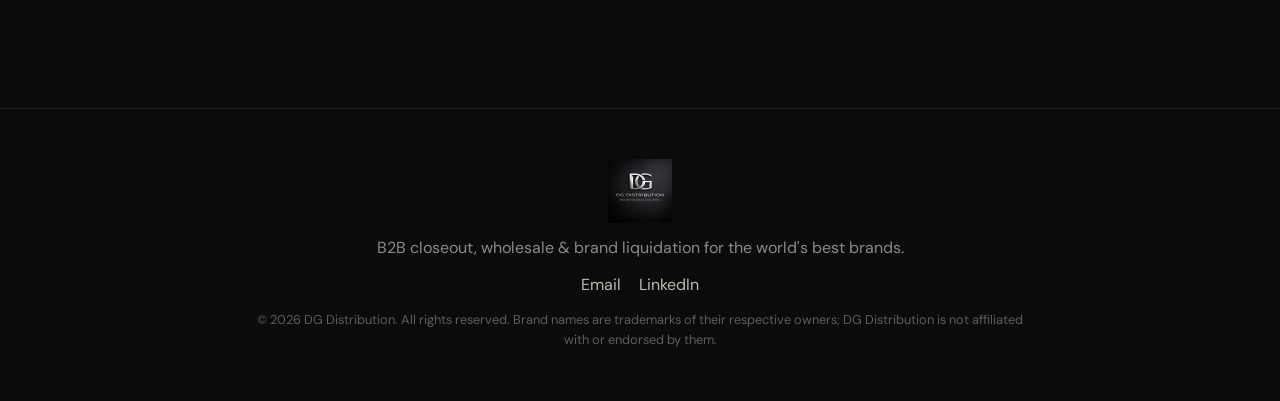
==== commit 1243d21b: "Add Jacquemus, Michael Kors, Emporio Armani, Parajumpers, Salomon, Timberland, Versace and Ferragamo" ====
--- a/index.html
+++ b/index.html
@@ -136,13 +136,13 @@
           <div class="brand-group reveal">
             <h3>Luxury &amp; Premium</h3>
             <ul>
-              <li>Agua Bendita</li><li>Burberry</li><li>Calvin Klein</li><li>Canada Goose</li><li>Cole Haan</li><li>Diesel</li><li>Dior</li><li>Fendi</li><li>Golden Goose</li><li>Gucci</li><li>Lacoste</li><li>Moncler</li><li>Moschino</li><li>Off-White</li><li>True Religion</li>
+              <li>Agua Bendita</li><li>Burberry</li><li>Calvin Klein</li><li>Canada Goose</li><li>Cole Haan</li><li>Diesel</li><li>Dior</li><li>Emporio Armani</li><li>Fendi</li><li>Ferragamo</li><li>Golden Goose</li><li>Gucci</li><li>Jacquemus</li><li>Lacoste</li><li>Michael Kors</li><li>Moncler</li><li>Moschino</li><li>Off-White</li><li>Parajumpers</li><li>True Religion</li><li>Versace</li>
             </ul>
           </div>
           <div class="brand-group reveal">
             <h3>Athletic &amp; Lifestyle</h3>
             <ul>
-              <li>Adidas</li><li>Asics</li><li>Carhartt</li><li>Champion</li><li>Converse</li><li>Hanes</li><li>Havaianas</li><li>Hoka</li><li>Levi's</li><li>New Balance</li><li>Nike</li><li>On</li><li>Puma</li><li>Reebok</li><li>UGG</li>
+              <li>Adidas</li><li>Asics</li><li>Carhartt</li><li>Champion</li><li>Converse</li><li>Hanes</li><li>Havaianas</li><li>Hoka</li><li>Levi's</li><li>New Balance</li><li>Nike</li><li>On</li><li>Puma</li><li>Reebok</li><li>Salomon</li><li>Timberland</li><li>UGG</li>
             </ul>
           </div>
         </div>
@@ -168,7 +168,7 @@
           <fieldset>
             <legend><span>01</span> Brand</legend>
             <div class="chips" id="shop-brands"></div>
-            <label hidden data-other>Which brand?<input name="brand_other" placeholder="e.g. Salomon"></label>
+            <label hidden data-other>Which brand?<input name="brand_other" placeholder="e.g. Prada"></label>
           </fieldset>
           <fieldset>
             <legend><span>02</span> Product</legend>
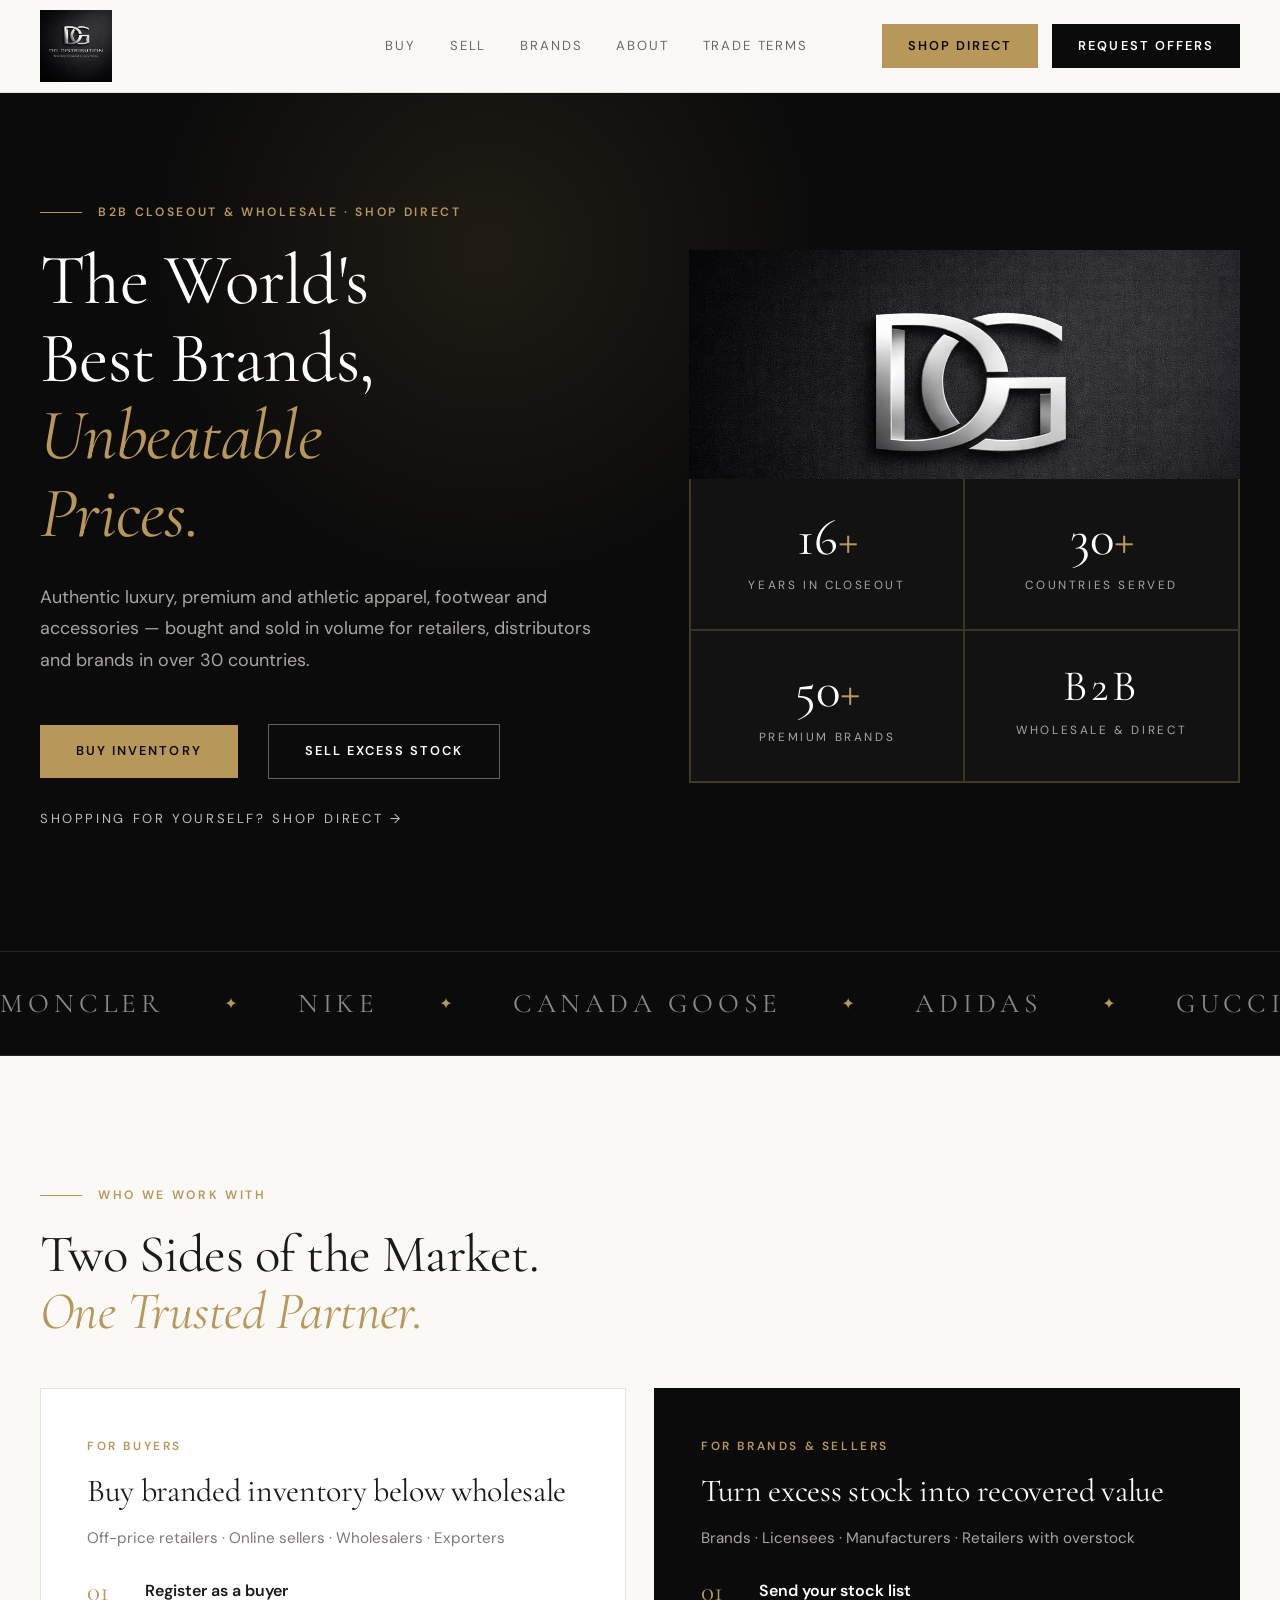
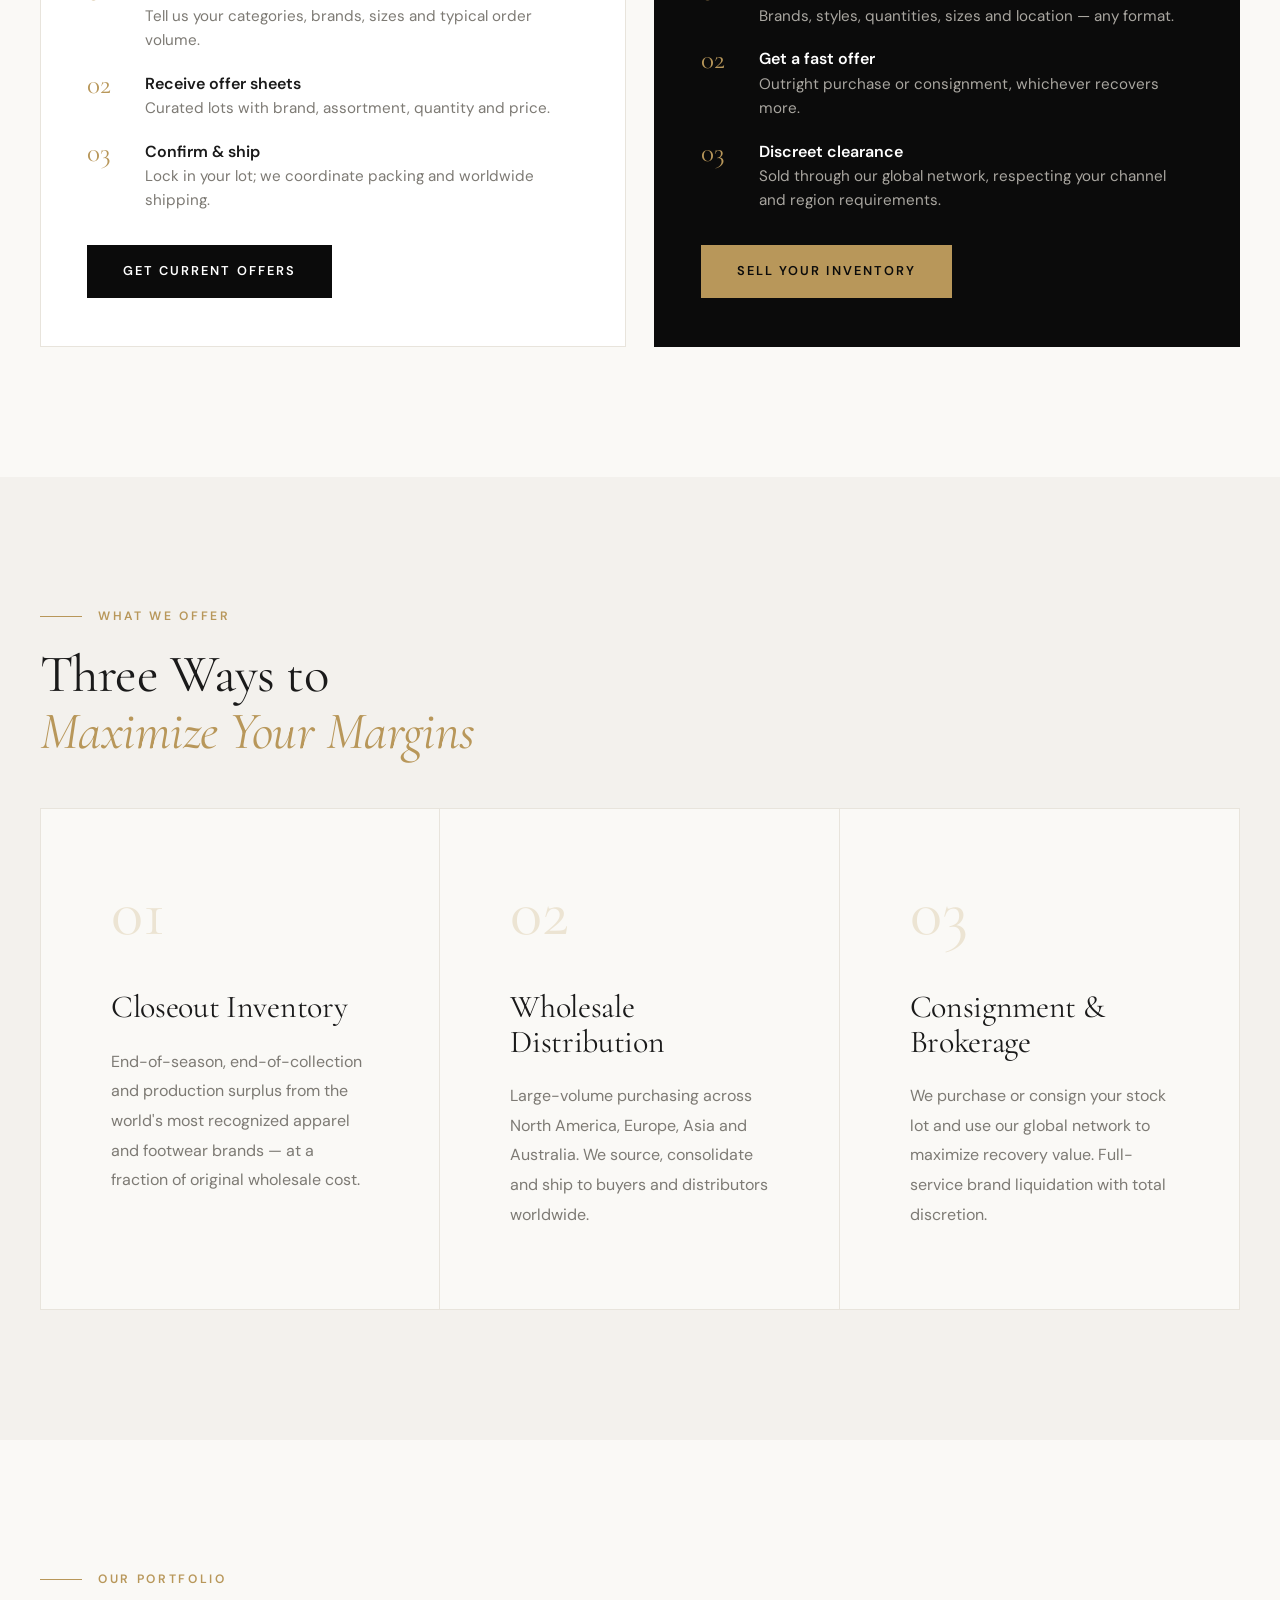
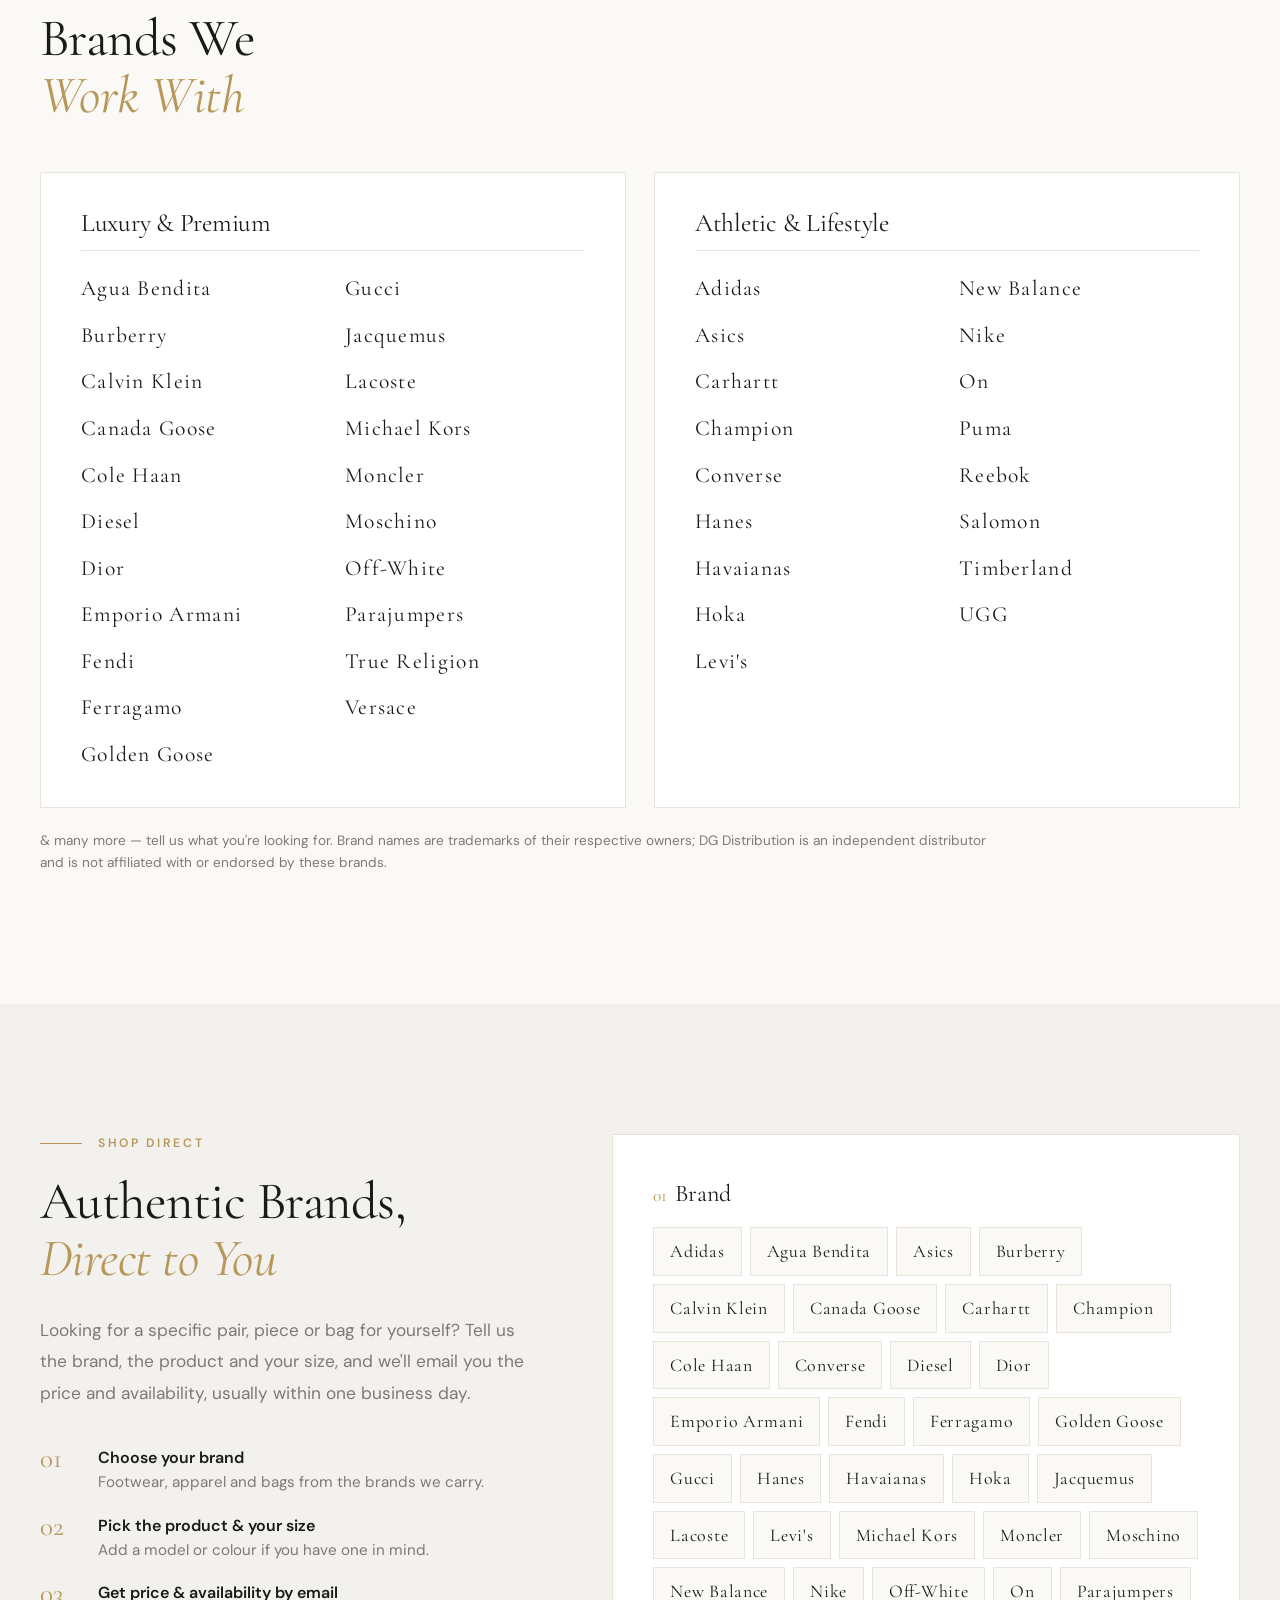
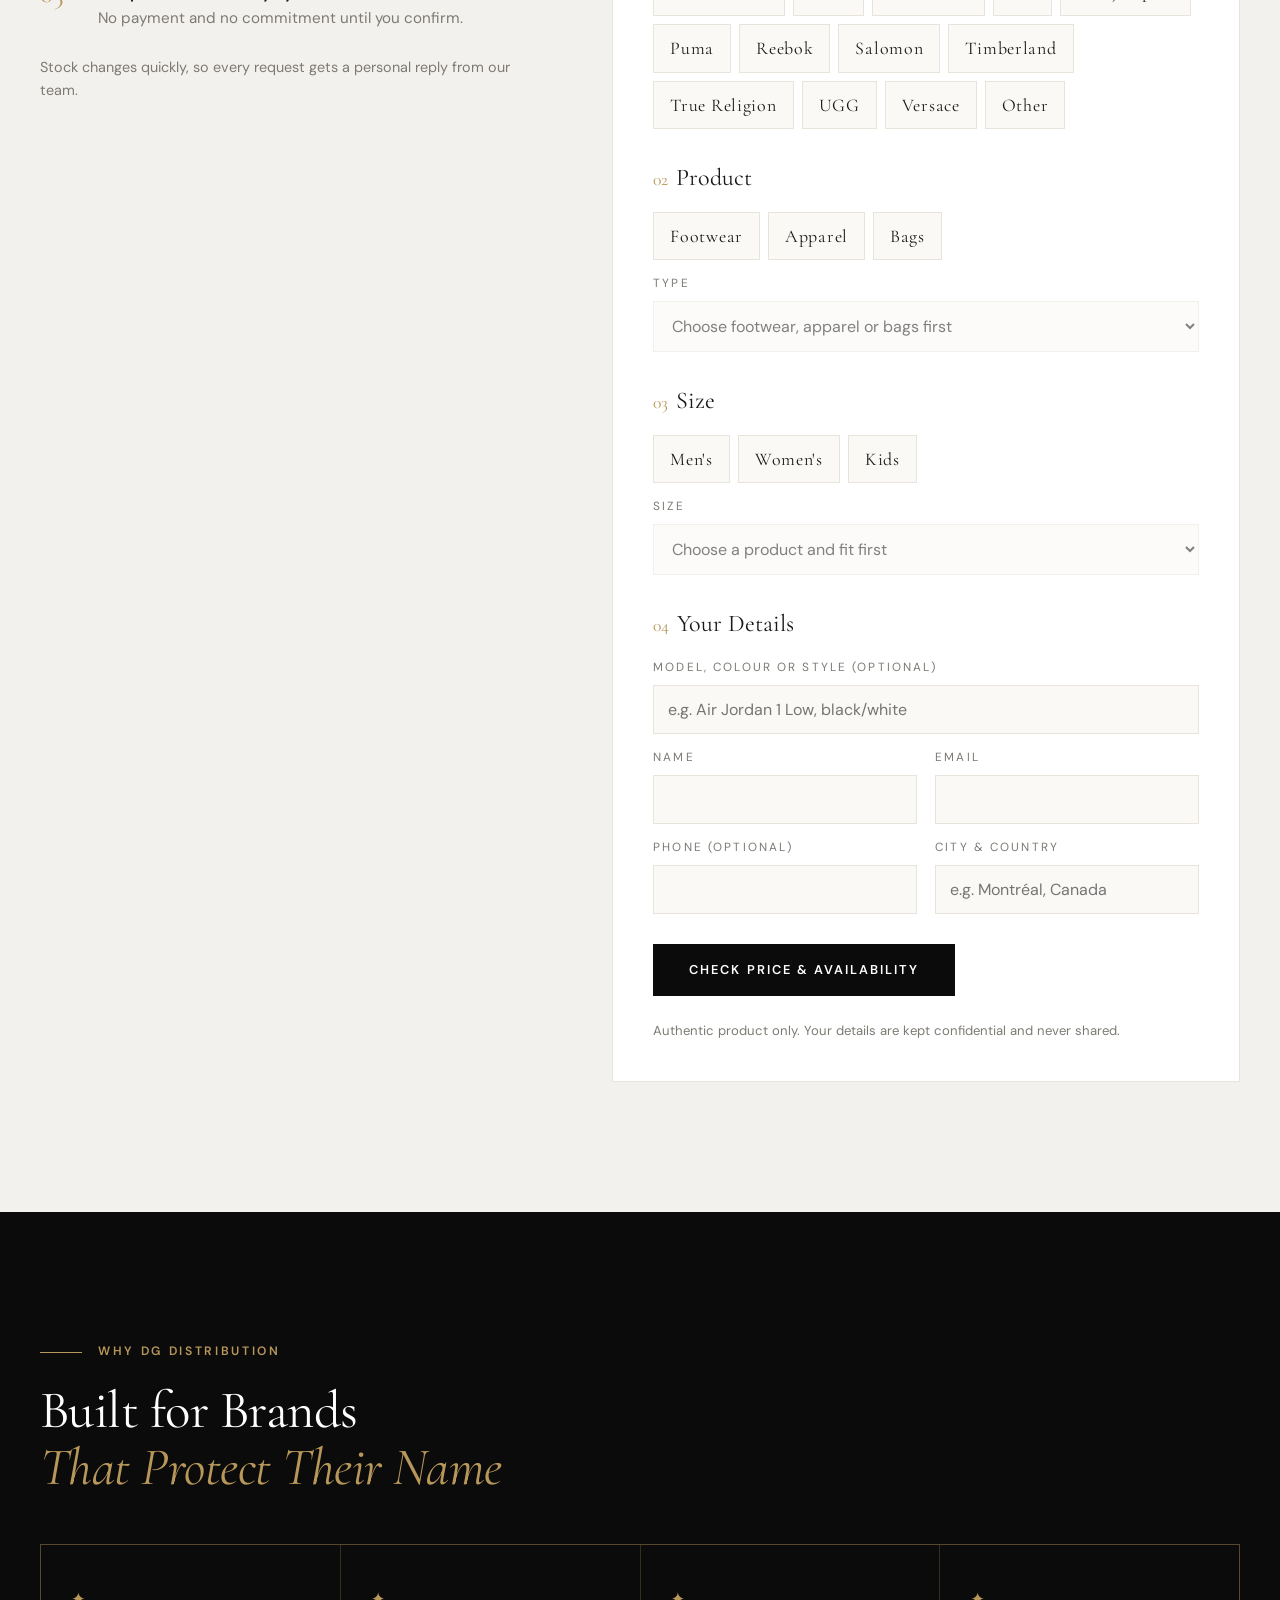
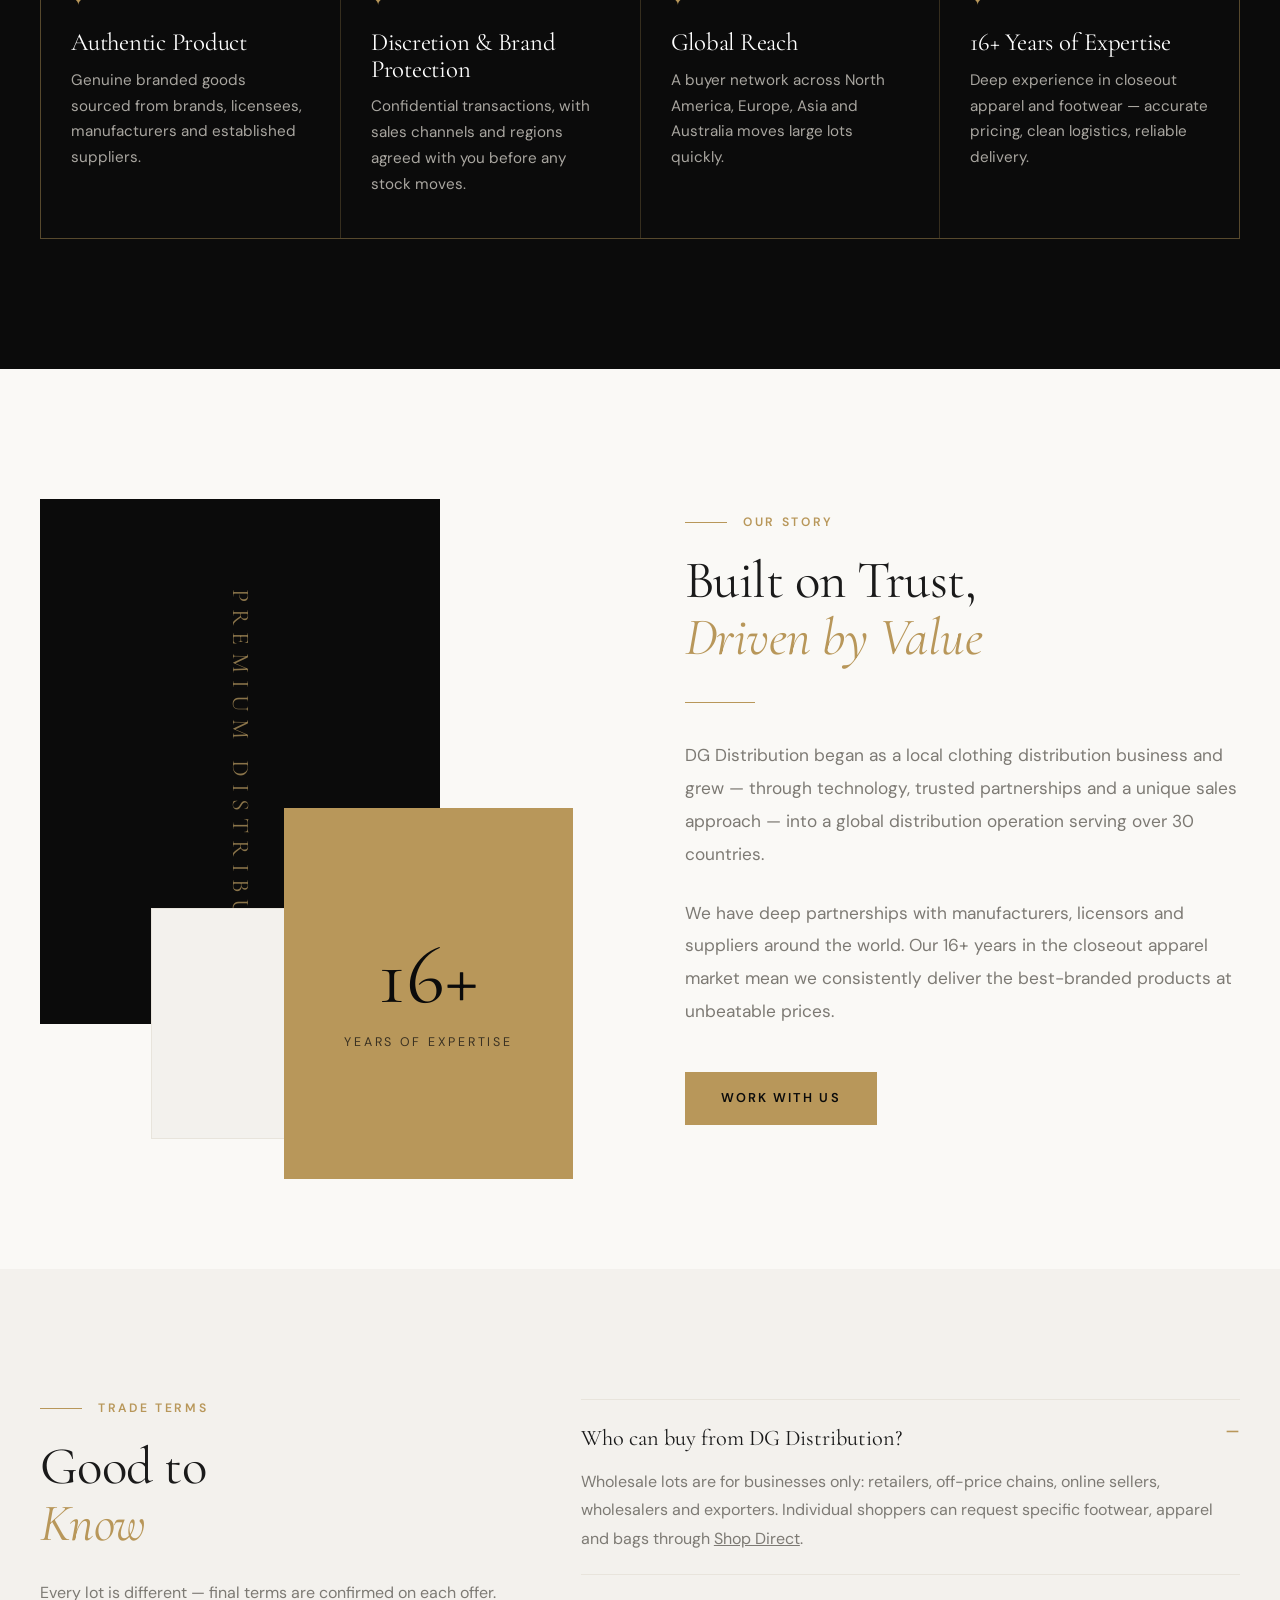
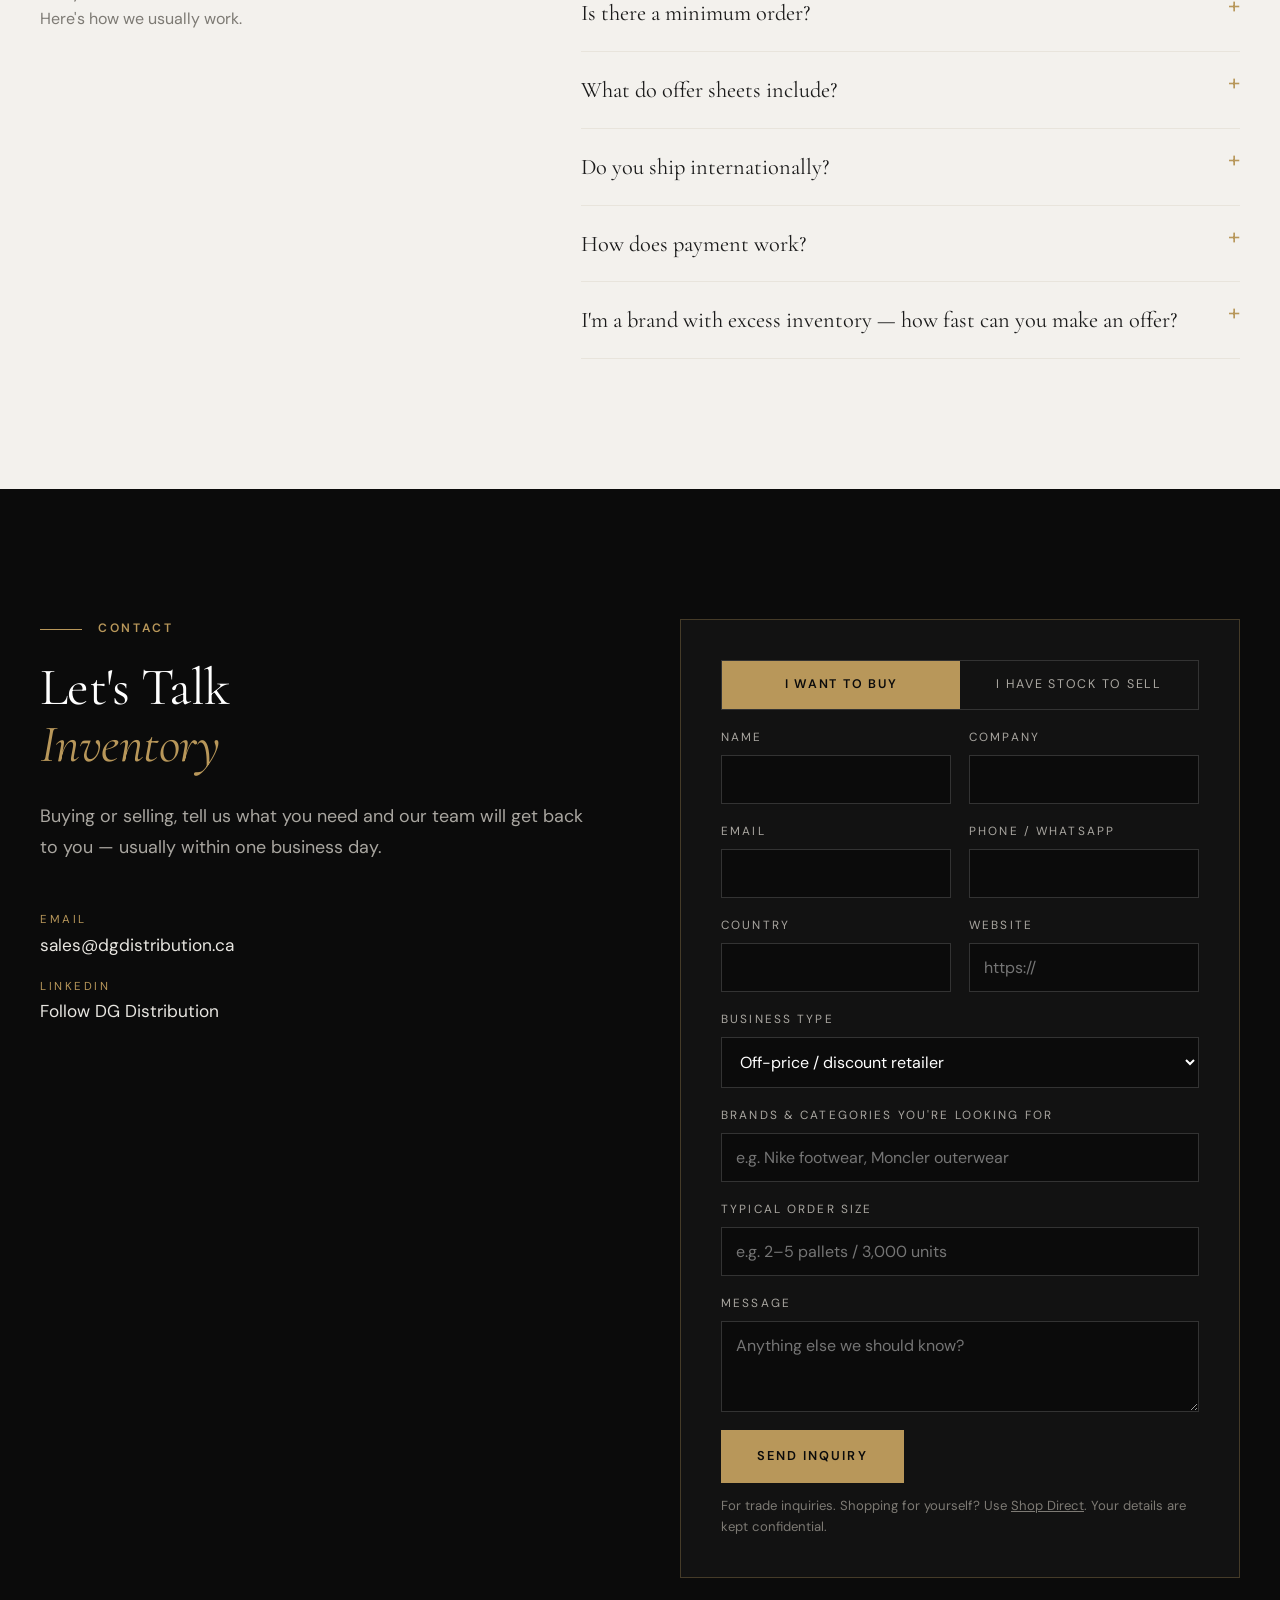
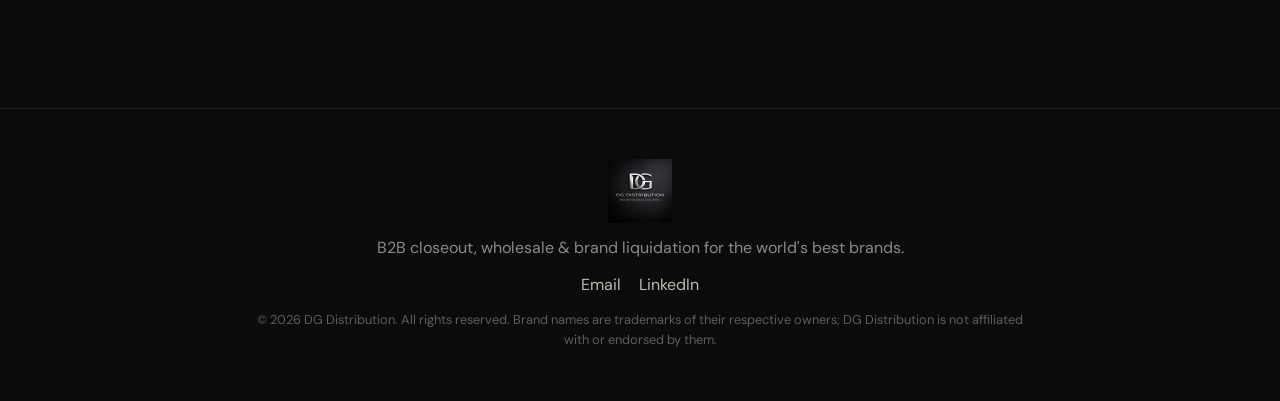
==== commit 9c6cf2ab: "Shop Direct: add Bags as a product type (no size step needed) Co-Authored-By: Claude Opus 5.5 <norep" ====
--- a/index.html
+++ b/index.html
@@ -14,8 +14,8 @@
   <link rel="preconnect" href="https://fonts.googleapis.com">
   <link rel="preconnect" href="https://fonts.gstatic.com" crossorigin>
   <link rel="stylesheet" href="https://fonts.googleapis.com/css2?family=Cormorant+Garamond:ital,wght@0,400;0,500;0,600;1,400;1,500&family=DM+Sans:wght@400;500;600&display=swap">
-  <link rel="stylesheet" href="styles.css?v=5">
-  <script src="script.js?v=4" defer></script>
+  <link rel="stylesheet" href="styles.css?v=6">
+  <script src="script.js?v=6" defer></script>
 </head>
 <body>
   <a class="skip" href="#main">Skip to content</a>
@@ -156,9 +156,9 @@
         <div class="shop-copy">
           <p class="eyebrow">Shop Direct</p>
           <h2>Authentic Brands, <em>Direct to You</em></h2>
-          <p class="shop-lead">Looking for a specific pair or piece for yourself? Tell us the brand, the product and your size, and we'll email you the price and availability, usually within one business day.</p>
+          <p class="shop-lead">Looking for a specific pair, piece or bag for yourself? Tell us the brand, the product and your size, and we'll email you the price and availability, usually within one business day.</p>
           <ol class="steps">
-            <li><strong>Choose your brand</strong><span>Footwear and apparel from the brands we carry.</span></li>
+            <li><strong>Choose your brand</strong><span>Footwear, apparel and bags from the brands we carry.</span></li>
             <li><strong>Pick the product &amp; your size</strong><span>Add a model or colour if you have one in mind.</span></li>
             <li><strong>Get price &amp; availability by email</strong><span>No payment and no commitment until you confirm.</span></li>
           </ol>
@@ -166,20 +166,21 @@
         </div>
         <form class="shop-form" id="shop-form" novalidate>
           <fieldset>
-            <legend><span>01</span> Brand</legend>
+            <legend>Brand</legend>
             <div class="chips" id="shop-brands"></div>
             <label hidden data-other>Which brand?<input name="brand_other" placeholder="e.g. Prada"></label>
           </fieldset>
           <fieldset>
-            <legend><span>02</span> Product</legend>
+            <legend>Product</legend>
             <div class="chips">
               <label class="chip"><input type="radio" name="type" value="Footwear"><span>Footwear</span></label>
               <label class="chip"><input type="radio" name="type" value="Apparel"><span>Apparel</span></label>
+              <label class="chip"><input type="radio" name="type" value="Bags"><span>Bags</span></label>
             </div>
-            <label>Type<select name="category" disabled><option value="">Choose footwear or apparel first</option></select></label>
+            <label>Type<select name="category" disabled><option value="">Choose footwear, apparel or bags first</option></select></label>
           </fieldset>
-          <fieldset>
-            <legend><span>03</span> Size</legend>
+          <fieldset data-size-step>
+            <legend>Size</legend>
             <div class="chips">
               <label class="chip"><input type="radio" name="fit" value="Men's"><span>Men's</span></label>
               <label class="chip"><input type="radio" name="fit" value="Women's"><span>Women's</span></label>
@@ -188,7 +189,7 @@
             <label>Size<select name="size" disabled><option value="">Choose a product and fit first</option></select></label>
           </fieldset>
           <fieldset>
-            <legend><span>04</span> Your Details</legend>
+            <legend>Your Details</legend>
             <label>Model, colour or style (optional)<input name="details" placeholder="e.g. Air Jordan 1 Low, black/white"></label>
             <div class="row">
               <label>Name<input name="name" required autocomplete="name"></label>
@@ -267,7 +268,7 @@
         <div class="faq">
           <details open>
             <summary>Who can buy from DG Distribution?</summary>
-            <p>Wholesale lots are for businesses only: retailers, off-price chains, online sellers, wholesalers and exporters. Individual shoppers can request specific footwear and apparel through <a href="#shop">Shop Direct</a>.</p>
+            <p>Wholesale lots are for businesses only: retailers, off-price chains, online sellers, wholesalers and exporters. Individual shoppers can request specific footwear, apparel and bags through <a href="#shop">Shop Direct</a>.</p>
           </details>
           <details>
             <summary>Is there a minimum order?</summary>
--- a/styles.css
+++ b/styles.css
@@ -255,10 +255,11 @@
 .shop { display: grid; grid-template-columns: 1fr 1.25fr; gap: 70px; align-items: start; }
 .shop-lead { color: var(--muted); font-size: 1.08rem; line-height: 1.8; margin: -20px 0 36px; }
 .shop-note { color: var(--muted); font-size: .9rem; margin: 26px 0 0; }
-.shop-form { background: #fff; border: 1px solid var(--line); padding: 40px; display: grid; gap: 30px; }
-.shop-form fieldset { border: 0; margin: 0; padding: 0; display: grid; gap: 14px; min-width: 0; }
+.shop-form { background: #fff; border: 1px solid var(--line); padding: 40px; display: grid; gap: 30px; counter-reset: shop-step; }
+.shop-form fieldset { border: 0; margin: 0; padding: 0; display: grid; gap: 14px; min-width: 0; counter-increment: shop-step; }
+.shop-form fieldset[hidden] { display: none; }
 .shop-form legend { padding: 0; margin-bottom: 14px; font-family: var(--serif); font-size: 1.5rem; }
-.shop-form legend span { color: var(--gold); font-size: 1.1rem; margin-right: 8px; }
+.shop-form legend::before { content: counter(shop-step, decimal-leading-zero); color: var(--gold); font-size: 1.1rem; margin-right: 8px; }
 .shop-form label:not(.chip) { display: grid; gap: 8px; font-size: .74rem; letter-spacing: .18em; text-transform: uppercase; color: var(--muted); }
 .shop-form label[hidden] { display: none; }
 .shop-form input:not([type="radio"]), .shop-form select { font: 400 1rem var(--sans); letter-spacing: 0; text-transform: none; color: var(--ink); background: var(--cream); border: 1px solid var(--line); padding: 13px 14px; border-radius: 0; width: 100%; }
